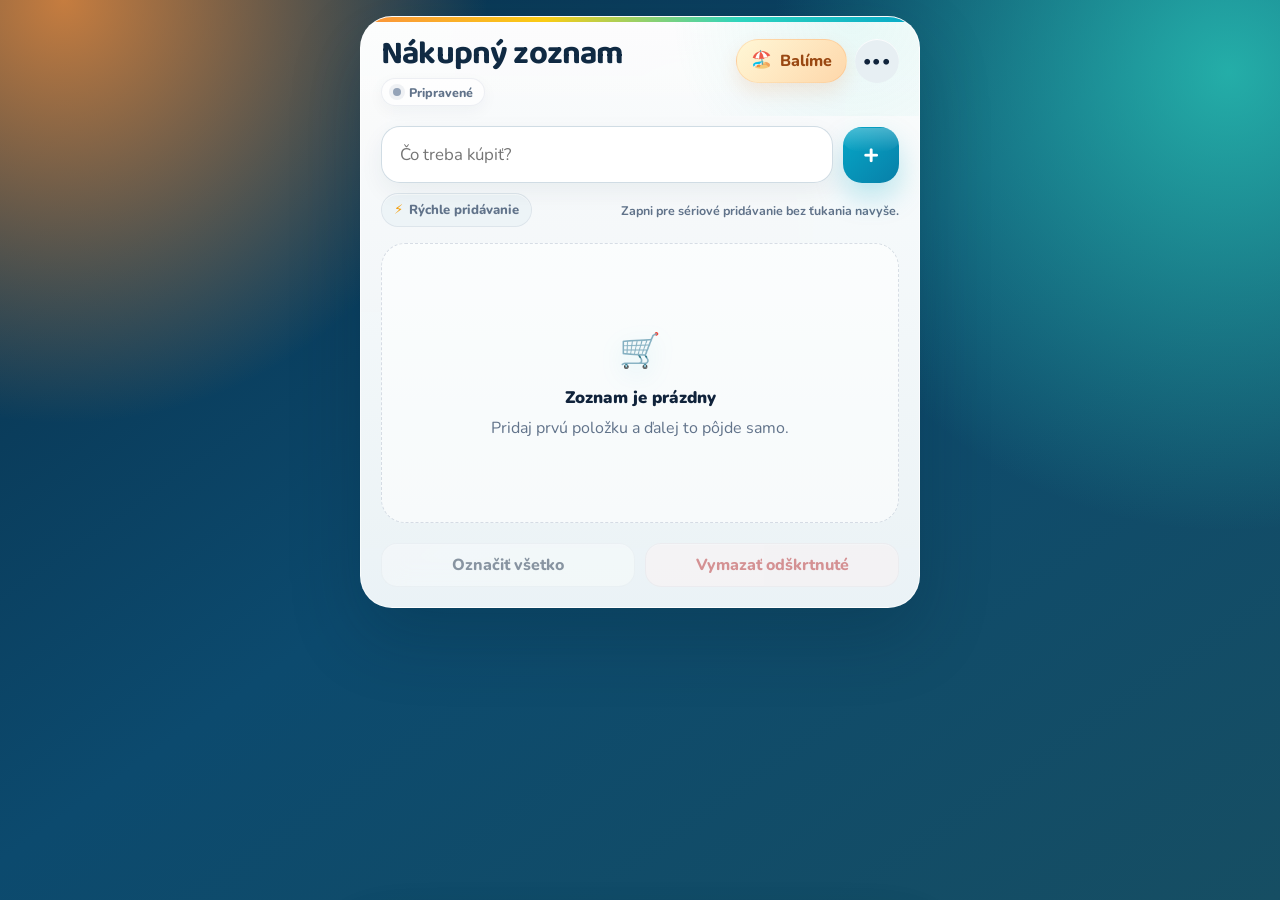
==== index.html @ 412f763e "Add files via upload" ====
<!DOCTYPE html>
<html lang="sk">
<head>
  <meta charset="UTF-8" />
  <meta name="viewport" content="width=device-width, initial-scale=1.0" />
  <meta name="theme-color" content="#083344" />
  <link rel="manifest" href="manifest.json" />
  <title>Nákupný zoznam</title>
  <link rel="preconnect" href="https://fonts.googleapis.com" />
  <link rel="preconnect" href="https://fonts.gstatic.com" crossorigin />
  <link href="https://fonts.googleapis.com/css2?family=Baloo+2:wght@600;700;800&family=Nunito:wght@400;600;700;800;900&display=swap" rel="stylesheet" />
  <style>
    :root {
      --bg-1: #fb923c;
      --bg-2: #2dd4bf;
      --bg-3: #0c4a6e;
      --panel: rgba(250, 253, 255, 0.96);
      --panel-strong: #ffffff;
      --text: #10233b;
      --muted: #61738a;
      --border: rgba(148, 163, 184, 0.18);
      --accent: #06a8c8;
      --accent-strong: #087fa8;
      --success: #16a34a;
      --danger: #ef4444;
      --shadow: 0 28px 70px rgba(4, 32, 52, 0.24);
      --chip: rgba(237, 244, 248, 0.96);
    }

    * {
      box-sizing: border-box;
      -webkit-tap-highlight-color: transparent;
    }

    html,
    body {
      margin: 0;
      min-height: 100%;
      scrollbar-width: none;
    }

    html::-webkit-scrollbar,
    body::-webkit-scrollbar {
      display: none;
    }

    body {
      font-family: "Nunito", system-ui, sans-serif;
      color: var(--text);
      background:
        radial-gradient(circle at 5% 0%, rgba(251, 146, 60, 0.78), transparent 28%),
        radial-gradient(circle at 96% 8%, rgba(45, 212, 191, 0.72), transparent 31%),
        linear-gradient(145deg, #082f49 0%, #0c4a6e 48%, #164e63 100%);
      padding: 16px 12px 26px;
      background-attachment: fixed;
      position: relative;
    }

    body::before {
      content: "";
      position: fixed;
      inset: 0;
      pointer-events: none;
      opacity: 0.14;
      background-image: radial-gradient(rgba(255, 255, 255, 0.6) 0.7px, transparent 0.7px);
      background-size: 18px 18px;
    }

    .app {
      width: 100%;
      max-width: 560px;
      margin: 0 auto;
    }

    .shell {
      background: linear-gradient(180deg, rgba(255, 255, 255, 0.985), rgba(243, 249, 251, 0.965));
      border: 1px solid rgba(255, 255, 255, 0.7);
      border-radius: 32px;
      box-shadow: var(--shadow);
      backdrop-filter: blur(20px);
      -webkit-backdrop-filter: blur(20px);
      overflow: hidden;
      position: relative;
      animation: shell-enter 0.42s cubic-bezier(0.2, 0.8, 0.2, 1) both;
    }

    .shell::before {
      content: "";
      position: absolute;
      inset: 0 0 auto;
      height: 5px;
      background: linear-gradient(90deg, #fb923c, #facc15 33%, #2dd4bf 68%, #06a8c8);
      z-index: 2;
    }

    @keyframes shell-enter {
      from {
        opacity: 0;
        transform: translateY(12px) scale(0.985);
      }
      to {
        opacity: 1;
        transform: translateY(0) scale(1);
      }
    }

    .topbar {
      display: flex;
      align-items: flex-start;
      justify-content: space-between;
      gap: 12px;
      padding: 22px 20px 10px;
      background:
        radial-gradient(circle at 88% 0%, rgba(45, 212, 191, 0.1), transparent 36%),
        linear-gradient(180deg, rgba(255, 255, 255, 0.42), transparent);
    }

    .top-actions {
      display: flex;
      align-items: center;
      gap: 8px;
      flex-shrink: 0;
    }

    .title-wrap {
      min-width: 0;
    }

    .title {
      margin: 0;
      font-family: "Baloo 2", system-ui, sans-serif;
      font-size: 2.05rem;
      line-height: 0.95;
      letter-spacing: -0.025em;
      text-wrap: balance;
      color: #102a43;
      text-shadow: 0 1px 0 rgba(255, 255, 255, 0.7);
    }

    .status-row {
      margin-top: 8px;
      display: flex;
      align-items: center;
      gap: 8px;
      flex-wrap: wrap;
    }

    .status-pill {
      min-height: 28px;
      display: inline-flex;
      align-items: center;
      gap: 8px;
      padding: 0 11px;
      border-radius: 999px;
      background: rgba(255, 255, 255, 0.7);
      border: 1px solid rgba(148, 163, 184, 0.16);
      color: var(--muted);
      font-size: 0.78rem;
      font-weight: 800;
      box-shadow: 0 5px 16px rgba(16, 48, 64, 0.045);
    }

    .status-pill::before {
      content: "";
      width: 8px;
      height: 8px;
      border-radius: 999px;
      background: #94a3b8;
      box-shadow: 0 0 0 4px rgba(148, 163, 184, 0.14);
    }

    .status-pill.loading::before {
      background: #f59e0b;
      box-shadow: 0 0 0 4px rgba(245, 158, 11, 0.18);
    }

    .status-pill.synced::before {
      background: var(--success);
      box-shadow: 0 0 0 4px rgba(22, 163, 74, 0.18);
    }

    .status-pill.saving::before {
      background: var(--accent);
      box-shadow: 0 0 0 4px rgba(14, 165, 233, 0.18);
    }

    .status-pill.error::before {
      background: var(--danger);
      box-shadow: 0 0 0 4px rgba(239, 68, 68, 0.18);
    }

    .btn,
    .icon-btn,
    .item-delete,
    .item-note-button {
      appearance: none;
      border: none;
      cursor: pointer;
      font: inherit;
    }

    .icon-btn {
      min-width: 44px;
      min-height: 44px;
      padding: 0 14px;
      border-radius: 999px;
      background: rgba(231, 239, 243, 0.9);
      color: var(--text);
      font-weight: 800;
      box-shadow: inset 0 1px 0 rgba(255, 255, 255, 0.86);
      transition: transform 0.16s ease, box-shadow 0.16s ease, background 0.16s ease;
    }

    .icon-btn.primary {
      background: linear-gradient(135deg, #fff7d6, #fed7aa);
      color: #9a4812;
      border: 1px solid rgba(251, 146, 60, 0.2);
      box-shadow: 0 9px 20px rgba(234, 88, 12, 0.12);
    }

    .icon-btn.primary {
      display: inline-flex;
      align-items: center;
      gap: 8px;
    }

    .vacation-button-icon {
      min-width: 18px;
      min-height: 18px;
      display: inline-flex;
      align-items: center;
      justify-content: center;
      flex-shrink: 0;
      font-size: 1.05rem;
      line-height: 1;
      transform: translateY(-1px);
    }

    .more-button {
      width: 44px;
      min-width: 44px;
      padding: 0;
      letter-spacing: 0.08em;
      font-size: 1rem;
    }

    .icon-btn:active,
    .btn:active,
    .item-delete:active,
    .item-note-button:active {
      transform: translateY(1px) scale(0.98);
    }

    .composer {
      padding: 10px 20px 16px;
      position: relative;
    }

    .composer-form {
      display: grid;
      grid-template-columns: minmax(0, 1fr) auto;
      gap: 10px;
      align-items: center;
    }

    .composer-meta {
      display: flex;
      align-items: center;
      justify-content: space-between;
      gap: 10px;
      margin-top: 10px;
      flex-wrap: wrap;
    }

    .composer-hint {
      color: var(--muted);
      font-size: 0.78rem;
      font-weight: 700;
    }

    .toggle-pill {
      appearance: none;
      border: 1px solid rgba(148, 163, 184, 0.18);
      border-radius: 999px;
      min-height: 34px;
      padding: 0 12px;
      background: rgba(236, 243, 247, 0.92);
      color: var(--muted);
      font: inherit;
      font-size: 0.82rem;
      font-weight: 800;
      cursor: pointer;
      box-shadow: inset 0 1px 0 rgba(255, 255, 255, 0.6);
    }

    .toggle-pill::before {
      content: "\26A1";
      margin-right: 6px;
      color: #f59e0b;
    }

    .toggle-pill.active {
      background: linear-gradient(135deg, rgba(207, 250, 254, 0.98), rgba(204, 251, 241, 0.98));
      border-color: rgba(13, 148, 136, 0.24);
      color: #0f6474;
    }

    .input-wrap {
      position: relative;
      z-index: 12;
    }

    .input {
      width: 100%;
      min-width: 0;
      border: 1px solid rgba(186, 204, 215, 0.68);
      border-radius: 19px;
      padding: 16px 18px;
      font: inherit;
      font-size: 1.05rem;
      background: rgba(255, 255, 255, 0.99);
      color: var(--text);
      box-shadow: 0 9px 24px rgba(15, 50, 65, 0.06), inset 0 1px 0 rgba(255, 255, 255, 0.8);
      transition: border-color 0.18s ease, box-shadow 0.18s ease;
    }

    .input:focus {
      outline: none;
      border-color: rgba(6, 168, 200, 0.68);
      box-shadow: 0 0 0 4px rgba(6, 168, 200, 0.11), 0 12px 28px rgba(8, 127, 168, 0.1);
    }

    .shopping-suggestions {
      position: absolute;
      top: calc(100% + 8px);
      left: 0;
      right: 0;
      display: grid;
      gap: 4px;
      padding: 7px;
      border: 1px solid rgba(188, 205, 215, 0.68);
      border-radius: 17px;
      background: rgba(255, 255, 255, 0.985);
      box-shadow: 0 18px 40px rgba(8, 47, 73, 0.16);
      backdrop-filter: blur(16px);
      -webkit-backdrop-filter: blur(16px);
      z-index: 20;
    }

    .shopping-suggestions[hidden] {
      display: none;
    }

    .shopping-suggestion {
      appearance: none;
      width: 100%;
      min-height: 42px;
      display: flex;
      align-items: center;
      justify-content: space-between;
      gap: 10px;
      padding: 8px 11px;
      border: none;
      border-radius: 12px;
      background: transparent;
      color: var(--text);
      font: inherit;
      font-weight: 800;
      text-align: left;
      cursor: pointer;
    }

    .shopping-suggestion::after {
      content: "+";
      width: 26px;
      height: 26px;
      display: inline-flex;
      align-items: center;
      justify-content: center;
      border-radius: 9px;
      background: rgba(207, 250, 254, 0.9);
      color: #0e6072;
      font-size: 1rem;
      flex-shrink: 0;
    }

    .btn-add {
      width: 56px;
      height: 56px;
      border-radius: 19px;
      background: linear-gradient(135deg, var(--accent), var(--accent-strong));
      color: #fff;
      font-size: 1.7rem;
      font-weight: 800;
      box-shadow: 0 14px 28px rgba(6, 168, 200, 0.25);
      transition: transform 0.16s ease, box-shadow 0.16s ease;
      position: relative;
      overflow: hidden;
    }

    .btn-add::after {
      content: "";
      position: absolute;
      inset: 1px 1px auto;
      height: 44%;
      border-radius: 18px 18px 50% 50%;
      background: linear-gradient(180deg, rgba(255, 255, 255, 0.26), transparent);
      pointer-events: none;
    }

    .list-wrapper {
      padding: 0 20px 18px;
    }

    .bottom-actions {
      display: grid;
      grid-template-columns: repeat(2, minmax(0, 1fr));
      gap: 10px;
      padding: 2px 20px 20px;
    }

    .bottom-button {
      min-height: 44px;
      padding: 0 14px;
      border: 1px solid rgba(148, 163, 184, 0.18);
      border-radius: 16px;
      background: rgba(255, 255, 255, 0.72);
      color: var(--text);
      font: inherit;
      font-weight: 800;
      cursor: pointer;
      box-shadow: inset 0 1px 0 rgba(255, 255, 255, 0.55);
    }

    .bottom-button.danger {
      color: #b91c1c;
      background: rgba(254, 242, 242, 0.98);
    }

    .bottom-button:disabled {
      opacity: 0.45;
      cursor: default;
    }

    .pull-indicator {
      height: 0;
      opacity: 0;
      overflow: hidden;
      display: flex;
      align-items: center;
      justify-content: center;
      color: var(--muted);
      font-size: 0.8rem;
      transition: height 0.18s ease, opacity 0.18s ease;
    }

    .pull-indicator.active {
      height: 34px;
      opacity: 1;
    }

    .list {
      display: flex;
      flex-direction: column;
      gap: 10px;
      min-height: 280px;
      scrollbar-width: none;
    }

    .list::-webkit-scrollbar {
      display: none;
    }

    .group-title {
      display: flex;
      align-items: center;
      gap: 8px;
      margin: 12px 4px 3px;
      color: var(--muted);
      font-size: 0.8rem;
      font-weight: 800;
      letter-spacing: 0.08em;
      text-transform: uppercase;
      width: fit-content;
      padding: 5px 9px;
      border-radius: 999px;
      background: rgba(222, 241, 246, 0.68);
    }

    .group-title::before {
      content: "";
      width: 8px;
      height: 8px;
      border-radius: 999px;
      background: linear-gradient(135deg, #38bdf8, #0ea5e9);
      box-shadow: 0 0 0 4px rgba(56, 189, 248, 0.12);
    }

    .group-title.done::before {
      background: linear-gradient(135deg, #22c55e, #16a34a);
      box-shadow: 0 0 0 4px rgba(34, 197, 94, 0.12);
    }

    .group-title.done {
      background: rgba(220, 252, 231, 0.62);
      color: #3f6f55;
    }

    .item {
      display: grid;
      grid-template-columns: auto minmax(0, 1fr) auto;
      gap: 12px;
      align-items: center;
      padding: 13px 13px 13px 12px;
      border-radius: 19px;
      background: rgba(255, 255, 255, 0.92);
      border: 1px solid rgba(255, 255, 255, 0.86);
      box-shadow: 0 8px 20px rgba(16, 48, 64, 0.075), inset 3px 0 0 rgba(6, 168, 200, 0.58);
      cursor: pointer;
      transition: transform 0.16s ease, box-shadow 0.16s ease, background 0.16s ease;
    }

    .item.bought {
      background: linear-gradient(135deg, rgba(240, 253, 244, 0.95), rgba(220, 252, 231, 0.88));
      border-color: rgba(187, 247, 208, 0.9);
      box-shadow: 0 7px 18px rgba(22, 101, 52, 0.055), inset 3px 0 0 rgba(34, 197, 94, 0.5);
    }

    .item-check {
      width: 36px;
      height: 36px;
      border-radius: 12px;
      border: 2px solid rgba(132, 158, 174, 0.76);
      display: flex;
      align-items: center;
      justify-content: center;
      background: rgba(255, 255, 255, 0.95);
      color: transparent;
      font-weight: 900;
      flex-shrink: 0;
      box-shadow: inset 0 1px 2px rgba(15, 23, 42, 0.04);
    }

    .item.bought .item-check {
      background: linear-gradient(135deg, #22c55e, #16a34a);
      border-color: var(--success);
      color: #fff;
    }

    .item-main {
      min-width: 0;
      display: flex;
      flex-direction: column;
      gap: 6px;
    }

    .item-name {
      font-size: 1.1rem;
      font-weight: 800;
      word-break: break-word;
    }

    .item.bought .item-name {
      color: #166534;
      text-decoration: line-through;
    }

    .item-meta {
      display: flex;
      gap: 6px;
      flex-wrap: wrap;
    }

    .chip {
      display: inline-flex;
      align-items: center;
      min-height: 24px;
      padding: 0 9px;
      border-radius: 999px;
      background: var(--chip);
      color: var(--muted);
      font-size: 0.74rem;
      font-weight: 800;
    }

    .chip.source {
      background: rgba(224, 242, 254, 0.96);
      color: #075985;
    }

    .item-delete {
      width: 36px;
      height: 36px;
      border-radius: 999px;
      background: rgba(254, 226, 226, 0.74);
      color: #b91c1c;
      font-size: 0.9rem;
      font-weight: 900;
      flex-shrink: 0;
      transition: transform 0.16s ease, background 0.16s ease;
    }

    .item-actions {
      display: flex;
      align-items: center;
      gap: 6px;
      flex-shrink: 0;
    }

    .item-note-button {
      position: relative;
      width: 36px;
      height: 36px;
      border-radius: 999px;
      background: rgba(232, 240, 244, 0.9);
      color: #475569;
      font-size: 0.98rem;
      display: inline-flex;
      align-items: center;
      justify-content: center;
      box-shadow: inset 0 1px 0 rgba(255, 255, 255, 0.68);
      flex-shrink: 0;
      transition: transform 0.16s ease, background 0.16s ease;
    }

    .item-note-button.has-notes {
      background: linear-gradient(135deg, rgba(207, 250, 254, 0.98), rgba(204, 251, 241, 0.98));
      color: #0e6072;
      box-shadow: 0 8px 18px rgba(6, 168, 200, 0.13);
    }

    .item-note-badge {
      position: absolute;
      top: -3px;
      right: -3px;
      min-width: 18px;
      height: 18px;
      padding: 0 4px;
      border-radius: 999px;
      background: var(--accent);
      color: #fff;
      font-size: 0.66rem;
      font-weight: 900;
      display: inline-flex;
      align-items: center;
      justify-content: center;
      border: 2px solid #fff;
      line-height: 1;
    }

    .empty {
      min-height: 280px;
      display: flex;
      flex-direction: column;
      align-items: center;
      justify-content: center;
      text-align: center;
      gap: 8px;
      padding: 22px;
      color: var(--muted);
      background: rgba(255, 255, 255, 0.56);
      border: 1px dashed rgba(148, 163, 184, 0.35);
      border-radius: 24px;
    }

    .empty::before {
      content: "\1F6D2";
      display: block;
      margin-bottom: 4px;
      font-size: 2.1rem;
      filter: drop-shadow(0 8px 12px rgba(6, 168, 200, 0.16));
    }

    .empty-title {
      font-size: 1.05rem;
      font-weight: 900;
      color: var(--text);
    }

    .menu-backdrop {
      position: fixed;
      inset: 0;
      background: rgba(15, 23, 42, 0.36);
      opacity: 0;
      pointer-events: none;
      transition: opacity 0.2s ease;
      z-index: 40;
    }

    .menu-backdrop.open {
      opacity: 1;
      pointer-events: auto;
    }

    .menu-sheet {
      position: fixed;
      left: 0;
      right: 0;
      bottom: 0;
      width: min(560px, calc(100vw - 20px));
      margin: 0 auto 10px;
      padding: 16px;
      border-radius: 28px;
      background: linear-gradient(180deg, #ffffff, #f3f8fa);
      box-shadow: 0 26px 56px rgba(15, 23, 42, 0.26);
      transform: translateY(110%);
      transition: transform 0.24s ease;
      z-index: 45;
    }

    .menu-sheet.open {
      transform: translateY(0);
    }

    .notes-backdrop {
      position: fixed;
      inset: 0;
      background: rgba(15, 23, 42, 0.36);
      opacity: 0;
      pointer-events: none;
      transition: opacity 0.2s ease;
      z-index: 66;
    }

    .notes-backdrop.open {
      opacity: 1;
      pointer-events: auto;
    }

    .notes-sheet {
      position: fixed;
      left: 0;
      right: 0;
      bottom: 0;
      width: min(560px, calc(100vw - 20px));
      max-height: min(72vh, 640px);
      margin: 0 auto 10px;
      padding: 16px;
      border-radius: 28px;
      background: linear-gradient(180deg, #ffffff, #f4fafb);
      box-shadow: 0 28px 60px rgba(15, 23, 42, 0.26);
      transform: translateY(110%);
      transition: transform 0.24s ease;
      z-index: 70;
      display: flex;
      flex-direction: column;
      gap: 12px;
      border: 1px solid rgba(255, 255, 255, 0.72);
    }

    .notes-sheet.open {
      transform: translateY(0);
    }

    .notes-status-row {
      margin-top: 10px;
    }

    .notes-body {
      flex: 1;
      overflow-y: auto;
      scrollbar-width: none;
      min-height: 120px;
    }

    .notes-body::-webkit-scrollbar {
      display: none;
    }

    .notes-list {
      display: flex;
      flex-direction: column;
      gap: 10px;
      padding-bottom: 4px;
    }

    .note-empty {
      padding: 18px;
      border-radius: 18px;
      border: 1px dashed rgba(148, 163, 184, 0.32);
      background: rgba(248, 250, 252, 0.88);
      color: var(--muted);
      text-align: center;
    }

    .note-row {
      display: flex;
    }

    .note-row.mine {
      justify-content: flex-end;
    }

    .note-bubble {
      max-width: min(88%, 420px);
      padding: 12px 14px;
      border-radius: 18px 18px 18px 8px;
      background: rgba(255, 255, 255, 0.98);
      border: 1px solid rgba(218, 228, 234, 0.82);
      box-shadow: 0 8px 20px rgba(16, 48, 64, 0.07);
    }

    .note-row.mine .note-bubble {
      border-radius: 18px 18px 8px 18px;
      background: linear-gradient(135deg, rgba(207, 250, 254, 0.98), rgba(204, 251, 241, 0.95));
      border-color: rgba(94, 234, 212, 0.64);
    }

    .note-meta {
      margin-bottom: 6px;
      color: var(--muted);
      font-size: 0.72rem;
      font-weight: 800;
    }

    .note-text {
      font-size: 0.95rem;
      line-height: 1.45;
      color: var(--text);
      white-space: pre-wrap;
      word-break: break-word;
    }

    .notes-composer {
      display: grid;
      grid-template-columns: minmax(0, 1fr) auto;
      gap: 8px;
      align-items: center;
    }

    .vacation-backdrop {
      position: fixed;
      inset: 0;
      background: rgba(15, 23, 42, 0.46);
      opacity: 0;
      pointer-events: none;
      transition: opacity 0.2s ease;
      z-index: 55;
    }

    .vacation-backdrop.open {
      opacity: 1;
      pointer-events: auto;
    }

    .vacation-modal {
      position: fixed;
      inset: 12px;
      width: min(680px, calc(100vw - 24px));
      max-height: calc(100dvh - 24px);
      margin: auto;
      display: flex;
      flex-direction: column;
      background:
        radial-gradient(circle at 95% 0%, rgba(153, 246, 228, 0.2), transparent 30%),
        linear-gradient(180deg, #fbfeff, #edf6f7);
      border-radius: 30px;
      border: 1px solid rgba(255, 255, 255, 0.6);
      box-shadow: 0 28px 64px rgba(15, 23, 42, 0.28);
      transform: translateY(24px) scale(0.98);
      opacity: 0;
      pointer-events: none;
      transition: transform 0.24s ease, opacity 0.24s ease;
      z-index: 60;
      overflow: hidden;
    }

    .vacation-modal.open {
      transform: translateY(0) scale(1);
      opacity: 1;
      pointer-events: auto;
    }

    .vacation-head {
      display: flex;
      align-items: flex-start;
      justify-content: space-between;
      gap: 12px;
      padding: 20px 20px 14px;
      border-bottom: 1px solid rgba(204, 220, 227, 0.68);
      background: rgba(255, 255, 255, 0.82);
      backdrop-filter: blur(14px);
      -webkit-backdrop-filter: blur(14px);
    }

    .vacation-title {
      margin: 0;
      font-family: "Baloo 2", system-ui, sans-serif;
      font-size: 1.6rem;
      line-height: 1;
      color: #123047;
    }

    .vacation-title::before {
      content: "\1F3D6\FE0F";
      margin-right: 8px;
      font-family: "Nunito", system-ui, sans-serif;
      font-size: 1.2rem;
    }

    .vacation-subtitle {
      margin-top: 8px;
      color: var(--muted);
      font-size: 0.88rem;
    }

    .vacation-status-row {
      margin-top: 10px;
    }

    .vacation-body {
      flex: 1;
      overflow-y: auto;
      padding: 16px 20px 20px;
      scrollbar-width: none;
    }

    .vacation-body::-webkit-scrollbar {
      display: none;
    }

    .vacation-toolbar {
      display: grid;
      grid-template-columns: minmax(0, 1fr) auto;
      gap: 10px;
      align-items: center;
      margin-bottom: 14px;
    }

    .vacation-board {
      display: flex;
      flex-direction: column;
      gap: 12px;
    }

    .vacation-empty {
      padding: 24px 18px;
      border-radius: 22px;
      border: 1px dashed rgba(148, 163, 184, 0.34);
      background: rgba(255, 255, 255, 0.72);
      color: var(--muted);
      text-align: center;
    }

    .vacation-section {
      padding: 14px;
      border-radius: 22px;
      background: rgba(255, 255, 255, 0.86);
      border: 1px solid rgba(255, 255, 255, 0.92);
      box-shadow: 0 10px 26px rgba(16, 48, 64, 0.07);
      position: relative;
      overflow: hidden;
    }

    .vacation-section:not(.important)::before {
      content: "";
      position: absolute;
      inset: 0 auto 0 0;
      width: 4px;
      background: linear-gradient(180deg, #2dd4bf, #06a8c8);
    }

    .vacation-section.important {
      background: linear-gradient(145deg, rgba(255, 248, 247, 0.99), rgba(254, 226, 226, 0.86));
      border-color: rgba(252, 165, 165, 0.54);
      box-shadow: 0 14px 30px rgba(220, 38, 38, 0.1);
    }

    .vacation-section.important .vacation-section-title {
      color: #991b1b;
      cursor: pointer;
    }

    .vacation-section.important .vacation-section-meta {
      color: #b91c1c;
    }

    .vacation-section.important .mini-input:focus {
      outline-color: rgba(239, 68, 68, 0.14);
      border-color: rgba(239, 68, 68, 0.62);
    }

    .vacation-section.important .mini-add {
      background: linear-gradient(135deg, #ef4444, #dc2626);
      box-shadow: 0 10px 22px rgba(220, 38, 38, 0.18);
    }

    .vacation-section.important .vacation-item {
      background: rgba(255, 255, 255, 0.82);
      border-color: rgba(254, 202, 202, 0.92);
    }

    .vacation-section-head {
      display: flex;
      align-items: center;
      justify-content: space-between;
      gap: 10px;
      margin-bottom: 12px;
    }

    .vacation-section.collapsed .vacation-section-head {
      margin-bottom: 0;
    }

    .vacation-section.collapsed .vacation-inline-form,
    .vacation-section.collapsed .vacation-items {
      display: none;
    }

    .vacation-section-title-wrap {
      min-width: 0;
      flex: 1;
    }

    .vacation-section-title {
      appearance: none;
      border: none;
      background: transparent;
      padding: 0;
      color: var(--text);
      font: inherit;
      font-size: 1.05rem;
      font-weight: 800;
      text-align: left;
      cursor: pointer;
      width: 100%;
      display: flex;
      align-items: center;
      justify-content: space-between;
      gap: 10px;
    }

    .vacation-section-title:disabled {
      opacity: 1;
    }

    .vacation-section-chevron {
      color: var(--muted);
      font-size: 1.4rem;
      line-height: 1;
      transform: rotate(90deg);
      transition: transform 0.18s ease;
      flex-shrink: 0;
    }

    .vacation-section.collapsed .vacation-section-chevron {
      transform: rotate(0deg);
    }

    .vacation-section-actions {
      display: flex;
      align-items: center;
      gap: 6px;
      flex-shrink: 0;
    }

    .vacation-section-edit {
      appearance: none;
      width: 36px;
      height: 36px;
      border: none;
      border-radius: 999px;
      background: rgba(226, 238, 243, 0.88);
      color: #496579;
      font: inherit;
      font-size: 1rem;
      font-weight: 900;
      cursor: pointer;
    }

    .vacation-section-meta {
      margin-top: 4px;
      color: var(--muted);
      font-size: 0.74rem;
      font-weight: 700;
    }

    .vacation-inline-form {
      display: grid;
      grid-template-columns: minmax(0, 1fr) auto;
      gap: 8px;
      align-items: center;
      margin-bottom: 10px;
    }

    .mini-input {
      width: 100%;
      min-width: 0;
      border: 1px solid rgba(188, 205, 215, 0.72);
      border-radius: 16px;
      padding: 12px 14px;
      font: inherit;
      font-size: 0.96rem;
      background: rgba(255, 255, 255, 0.96);
      color: var(--text);
    }

    .mini-input:focus {
      outline: none;
      border-color: rgba(6, 168, 200, 0.66);
      box-shadow: 0 0 0 3px rgba(6, 168, 200, 0.1);
    }

    .mini-add {
      width: 46px;
      height: 46px;
      min-width: 46px;
      min-height: 46px;
      border: none;
      border-radius: 14px;
      background: linear-gradient(135deg, var(--accent), var(--accent-strong));
      color: #fff;
      font: inherit;
      font-size: 1.3rem;
      font-weight: 800;
      cursor: pointer;
      box-shadow: 0 10px 22px rgba(6, 168, 200, 0.2);
    }

    .vacation-items {
      display: flex;
      flex-direction: column;
      gap: 8px;
    }

    .vacation-item {
      display: grid;
      grid-template-columns: auto minmax(0, 1fr) auto;
      gap: 10px;
      align-items: center;
      padding: 12px 12px 12px 10px;
      border-radius: 17px;
      background: rgba(240, 246, 248, 0.9);
      border: 1px solid rgba(225, 235, 239, 0.72);
      cursor: pointer;
      transition: transform 0.16s ease, background 0.16s ease;
    }

    .vacation-item.packed {
      background: linear-gradient(135deg, rgba(236, 253, 245, 0.98), rgba(220, 252, 231, 0.98));
      border-color: rgba(134, 239, 172, 0.9);
    }

    .vacation-item.packed .item-check {
      background: linear-gradient(135deg, #22c55e, #16a34a);
      border-color: var(--success);
      color: #fff;
    }

    .vacation-item-name {
      font-size: 1rem;
      font-weight: 800;
      word-break: break-word;
    }

    .vacation-item.packed .vacation-item-name {
      text-decoration: line-through;
      color: #166534;
    }

    .vacation-item-sub {
      display: flex;
      flex-wrap: wrap;
      gap: 6px;
      margin-top: 4px;
    }

    .vacation-footer {
      padding-top: 14px;
    }

    .sheet-head {
      display: flex;
      justify-content: space-between;
      align-items: flex-start;
      gap: 12px;
      margin-bottom: 14px;
    }

    .sheet-title {
      font-family: "Baloo 2", system-ui, sans-serif;
      font-size: 1.35rem;
      line-height: 1;
    }

    .sheet-subtitle {
      margin-top: 6px;
      color: var(--muted);
      font-size: 0.9rem;
    }

    .sheet-close {
      width: 38px;
      height: 38px;
      border: none;
      border-radius: 999px;
      background: rgba(225, 234, 239, 0.9);
      color: var(--text);
      font: inherit;
      font-weight: 800;
      cursor: pointer;
      transition: transform 0.16s ease, background 0.16s ease;
    }

    .sheet-actions {
      display: grid;
      gap: 10px;
    }

    .sheet-button {
      min-height: 48px;
      padding: 0 16px;
      border: 1px solid rgba(148, 163, 184, 0.18);
      border-radius: 16px;
      background: rgba(255, 255, 255, 0.82);
      color: var(--text);
      font: inherit;
      font-weight: 800;
      text-align: left;
      cursor: pointer;
      transition: transform 0.16s ease, background 0.16s ease;
    }

    .sheet-button.danger {
      color: #b91c1c;
      background: rgba(254, 242, 242, 0.98);
    }

    .sheet-button:disabled {
      opacity: 0.45;
      cursor: default;
    }

    .toast {
      position: fixed;
      left: 50%;
      bottom: 18px;
      transform: translateX(-50%) translateY(120%);
      opacity: 0;
      background: rgba(15, 23, 42, 0.96);
      color: #fff;
      padding: 11px 14px;
      border-radius: 999px;
      font-size: 0.84rem;
      font-weight: 700;
      box-shadow: 0 16px 32px rgba(15, 23, 42, 0.28);
      transition: transform 0.2s ease, opacity 0.2s ease;
      z-index: 50;
      max-width: calc(100vw - 28px);
      text-align: center;
    }

    button:focus-visible {
      outline: 3px solid rgba(45, 212, 191, 0.34);
      outline-offset: 2px;
    }

    @media (hover: hover) {
      .item:hover,
      .vacation-item:hover {
        transform: translateY(-1px);
      }

      .item:hover {
        box-shadow: 0 12px 26px rgba(16, 48, 64, 0.1);
      }

      .icon-btn:hover,
      .btn-add:hover,
      .sheet-button:hover {
        transform: translateY(-1px);
      }

      .item-delete:hover,
      .sheet-close:hover {
        background: rgba(254, 202, 202, 0.86);
      }

      .shopping-suggestion:hover {
        background: rgba(236, 248, 250, 0.9);
      }
    }

    .toast.show {
      transform: translateX(-50%) translateY(0);
      opacity: 1;
    }

    @media (max-width: 520px) {
      body {
        padding: 8px 8px 18px;
      }

      .topbar {
        padding: 18px 16px 8px;
      }

      .composer,
      .list-wrapper,
      .bottom-actions {
        padding-left: 16px;
        padding-right: 16px;
      }

      .title {
        font-size: 1.82rem;
      }

      .composer-form {
        gap: 8px;
      }

      .composer-meta {
        align-items: stretch;
        margin-top: 8px;
      }

      .composer-hint {
        display: none;
      }

      .input {
        padding: 15px 16px;
      }

      .btn-add {
        width: 52px;
        height: 52px;
        border-radius: 16px;
      }

      .bottom-actions {
        grid-template-columns: 1fr;
        gap: 8px;
      }

      .top-actions {
        flex-wrap: wrap;
        justify-content: flex-end;
        gap: 6px;
      }

      .icon-btn.primary {
        padding: 0 12px;
      }

      .vacation-modal {
        inset: 8px;
        width: calc(100vw - 16px);
        max-height: calc(100dvh - 16px);
      }

      .vacation-head,
      .vacation-body {
        padding-left: 14px;
        padding-right: 14px;
      }

      .vacation-toolbar,
      .vacation-inline-form {
        grid-template-columns: minmax(0, 1fr) auto;
      }

      .vacation-section {
        padding: 12px;
        border-radius: 20px;
      }

      .vacation-item {
        gap: 8px;
        padding: 11px 10px;
      }
    }

    @media (prefers-reduced-motion: reduce) {
      *,
      *::before,
      *::after {
        scroll-behavior: auto !important;
        animation-duration: 0.01ms !important;
        animation-iteration-count: 1 !important;
        transition-duration: 0.01ms !important;
      }
    }
  </style>
</head>
<body>
  <div class="app">
    <div class="shell">
      <header class="topbar">
        <div class="title-wrap">
          <h1 class="title">Nákupný zoznam</h1>
          <div class="status-row">
            <div class="status-pill" id="sync-status-pill">
              <span id="sync-status-text">Pripravené</span>
            </div>
          </div>
        </div>
        <div class="top-actions">
          <button type="button" class="icon-btn primary" id="btn-vacation">
            <span class="vacation-button-icon" aria-hidden="true">&#127958;&#65039;</span>
            <span>Balíme</span>
          </button>
          <button type="button" class="icon-btn more-button" id="btn-menu" aria-label="Viac možností">
            <span aria-hidden="true">&bull;&bull;&bull;</span>
          </button>
        </div>
      </header>

      <section class="composer">
        <form id="add-form" class="composer-form">
          <div class="input-wrap">
            <input class="input" id="input-name" type="text" autocomplete="off" enterkeyhint="done" placeholder="Čo treba kúpiť?" />
            <div class="shopping-suggestions" id="shopping-suggestions" hidden></div>
          </div>
          <button type="submit" class="btn btn-add" aria-label="Pridať">+</button>
        </form>
        <div class="composer-meta">
          <button type="button" class="toggle-pill" id="btn-quick-add" aria-pressed="false">Rýchle pridávanie</button>
          <div class="composer-hint" id="quick-add-hint">Po Enter pridáš položku a kurzor zostane pripravený.</div>
        </div>
      </section>

      <section class="list-wrapper">
        <div class="pull-indicator" id="pull-indicator">Pusti pre obnovenie</div>
        <div class="list" id="list"></div>
      </section>

      <section class="bottom-actions">
        <button type="button" class="bottom-button" id="btn-mark-all">Označiť všetko</button>
        <button type="button" class="bottom-button danger" id="btn-clear-checked">Vymazať odškrtnuté</button>
      </section>
    </div>
  </div>

  <div class="menu-backdrop" id="menu-backdrop" hidden></div>

  <aside class="menu-sheet" id="menu-sheet" aria-hidden="true">
    <div class="sheet-head">
      <div>
        <div class="sheet-title">Viac</div>
        <div class="sheet-subtitle" id="device-summary">Zariadenie nie je nastavené</div>
      </div>
      <button type="button" class="sheet-close" id="btn-close-menu" aria-label="Zavrieť">×</button>
    </div>
    <div class="sheet-actions">
      <button type="button" class="sheet-button" id="btn-device">Premenovať zariadenie</button>
      <button type="button" class="sheet-button" id="btn-refresh">Načítať zo Sheets</button>
      <button type="button" class="sheet-button" id="btn-sync-now">Uložiť teraz</button>
    </div>
  </aside>

  <div class="notes-backdrop" id="notes-backdrop" hidden></div>

  <aside class="notes-sheet" id="notes-sheet" aria-hidden="true">
    <div class="sheet-head">
      <div>
        <div class="sheet-title">Poznámky</div>
        <div class="sheet-subtitle" id="notes-item-title">Vyber si položku na poznámky.</div>
        <div class="status-row notes-status-row">
          <div class="status-pill" id="notes-sync-status-pill">
            <span id="notes-sync-status-text">Pripravené</span>
          </div>
        </div>
      </div>
      <button type="button" class="sheet-close" id="btn-close-notes" aria-label="Zavrieť">×</button>
    </div>
    <div class="notes-body">
      <div class="notes-list" id="notes-list"></div>
    </div>
    <form class="notes-composer" id="notes-form">
      <input class="mini-input" id="notes-input" type="text" autocomplete="off" enterkeyhint="send" placeholder="Napíš poznámku..." />
      <button type="submit" class="mini-add" aria-label="Pridať poznámku">+</button>
    </form>
  </aside>

  <div class="vacation-backdrop" id="vacation-backdrop" hidden></div>

  <aside class="vacation-modal" id="vacation-modal" aria-hidden="true">
    <header class="vacation-head">
      <div>
        <h2 class="vacation-title">Balíme dovolenku</h2>
        <div class="vacation-subtitle">Spoločné balenie pre Domi a Peťa.</div>
        <div class="status-row vacation-status-row">
          <div class="status-pill" id="vacation-sync-status-pill">
            <span id="vacation-sync-status-text">Pripravené</span>
          </div>
        </div>
      </div>
      <button type="button" class="sheet-close" id="btn-close-vacation" aria-label="Zavrieť">×</button>
    </header>

    <div class="vacation-body">
      <form class="vacation-toolbar" id="vacation-section-form">
        <input class="mini-input" id="vacation-section-name" type="text" autocomplete="off" placeholder="Nová sekcia, napr. Drogéria" />
        <button type="submit" class="mini-add" aria-label="Pridať sekciu">+</button>
      </form>

      <div class="vacation-board" id="vacation-board"></div>

      <div class="vacation-footer">
        <button type="button" class="sheet-button danger" id="btn-clear-vacation">Vymazať celú dovolenku</button>
      </div>
    </div>
  </aside>

  <div class="toast" id="toast"></div>

  <script>
    const STORAGE_KEY = "nakupnyZoznam_neonMEGA_items";
    const PACKING_KEY = "nakupnyZoznam_neonMEGA_packing_v1";
    const DRAFTS_KEY = "nakupnyZoznam_neonMEGA_drafts_v1";
    const SYNC_KEY = "nakupnyZoznam_neonMEGA_sync_ts";
    const QUICK_ADD_KEY = "nakupnyZoznam_neonMEGA_quick_add_v1";
    const ITEM_HISTORY_KEY = "nakupnyZoznam_item_history_v1";
    const COLLAPSED_SECTIONS_KEY = "nakupnyZoznam_collapsed_sections_v1";
    const DEVICE_KEY = "nakupny_zoznam_device_v2";
    const UNSAVED_KEY = "nakupny_zoznam_unsaved_v2";
    const SHEETS_SYNC_URL = "https://script.google.com/macros/s/AKfycbw260UlklkZ4KEtiTvfHtvRr_z3R1Te5Ne3Foch9e38nBuWaeo1Y9eRY7dLKqONmyquFg/exec";
    const AUTO_SAVE_DELAY = 900;
    const PULL_THRESHOLD = 88;
    const FOREGROUND_SYNC_GAP = 8000;
    const NAME_LIMIT = 60;
    const NOTE_LIMIT = 240;
    const TYPING_GUARD_MS = 1800;
    const IMPORTANT_SECTION_ID = "__important__";

    const state = {
      items: [],
      packing: { sections: [], items: [] },
      syncInProgress: false,
      unsaved: localStorage.getItem(UNSAVED_KEY) === "1",
      localRevision: 0,
      drafts: loadDrafts(),
      quickAdd: localStorage.getItem(QUICK_ADD_KEY) === "1",
      itemHistory: loadItemHistory(),
      collapsedSections: loadCollapsedSections(),
      lastTypingAt: 0,
      pendingForegroundRefresh: false,
      toastTimer: null,
      syncTimer: null,
      syncQueued: false,
      pull: null,
      menuOpen: false,
      notesOpen: false,
      noteItemId: "",
      noteItemKind: "shopping",
      vacationOpen: false,
      lastForegroundSyncAt: 0
    };

    const device = loadDevice();

    function uid() {
      if (window.crypto && typeof window.crypto.randomUUID === "function") {
        return window.crypto.randomUUID();
      }

      return "id-" + Math.random().toString(36).slice(2) + Date.now().toString(36);
    }

    function nowIso() {
      return new Date().toISOString();
    }

    function haptic(duration) {
      if (!navigator || typeof navigator.vibrate !== "function") return;

      try {
        navigator.vibrate(typeof duration === "number" ? duration : 12);
      } catch (error) {
        // Vibration is optional and unsupported browsers simply ignore it.
      }
    }

    function timeMs(value) {
      const timestamp = value ? new Date(value).getTime() : 0;
      return Number.isFinite(timestamp) ? timestamp : 0;
    }

    function detectDeviceType() {
      const ua = (navigator.userAgent || "").toLowerCase();
      return /android|iphone|ipad|ipod|mobile/i.test(ua) ? "mobile" : "desktop";
    }

    function defaultDeviceLabel(type) {
      return type === "mobile" ? "Mobil" : "PC";
    }

    function loadDevice() {
      const fallbackType = detectDeviceType();

      try {
        const raw = localStorage.getItem(DEVICE_KEY);
        const parsed = raw ? JSON.parse(raw) : {};
        const loaded = {
          id: parsed && parsed.id ? String(parsed.id) : uid(),
          type: parsed && parsed.type ? String(parsed.type) : fallbackType,
          label: parsed && parsed.label ? String(parsed.label) : defaultDeviceLabel(fallbackType)
        };
        localStorage.setItem(DEVICE_KEY, JSON.stringify(loaded));
        return loaded;
      } catch (error) {
        const loaded = {
          id: uid(),
          type: fallbackType,
          label: defaultDeviceLabel(fallbackType)
        };
        localStorage.setItem(DEVICE_KEY, JSON.stringify(loaded));
        return loaded;
      }
    }

    function saveDevice() {
      localStorage.setItem(DEVICE_KEY, JSON.stringify(device));
    }

    function loadLocalItems() {
      try {
        const raw = localStorage.getItem(STORAGE_KEY);
        const parsed = raw ? JSON.parse(raw) : [];
        return normalizeItems(parsed);
      } catch (error) {
        return [];
      }
    }

    function loadLocalPacking() {
      try {
        const raw = localStorage.getItem(PACKING_KEY);
        const parsed = raw ? JSON.parse(raw) : { sections: [], items: [] };
        return normalizePacking(parsed);
      } catch (error) {
        return { sections: [], items: [] };
      }
    }

    function loadDrafts() {
      const fallback = {
        shoppingName: "",
        vacationSectionName: "",
        packingItems: {},
        itemNotes: {}
      };

      try {
        const raw = localStorage.getItem(DRAFTS_KEY);
        const parsed = raw ? JSON.parse(raw) : fallback;
        return {
          shoppingName: parsed && typeof parsed.shoppingName === "string" ? parsed.shoppingName : "",
          vacationSectionName: parsed && typeof parsed.vacationSectionName === "string" ? parsed.vacationSectionName : "",
          packingItems: parsed && parsed.packingItems && typeof parsed.packingItems === "object" ? parsed.packingItems : {},
          itemNotes: parsed && parsed.itemNotes && typeof parsed.itemNotes === "object" ? parsed.itemNotes : {}
        };
      } catch (error) {
        return fallback;
      }
    }

    function normalizeHistoryKey(value) {
      return String(value || "")
        .trim()
        .replace(/\s+/g, " ")
        .toLocaleLowerCase("sk-SK");
    }

    function loadItemHistory() {
      try {
        const raw = localStorage.getItem(ITEM_HISTORY_KEY);
        const parsed = raw ? JSON.parse(raw) : {};
        if (!parsed || typeof parsed !== "object" || Array.isArray(parsed)) {
          return {};
        }

        const history = {};
        Object.keys(parsed).forEach(key => {
          const entry = parsed[key];
          if (!entry || typeof entry.name !== "string" || !entry.name.trim()) return;

          const normalizedKey = normalizeHistoryKey(entry.name);
          history[normalizedKey] = {
            name: entry.name.trim().slice(0, NAME_LIMIT),
            count: Math.max(1, Number(entry.count) || 1),
            lastUsedAt: entry.lastUsedAt ? String(entry.lastUsedAt) : "1970-01-01T00:00:00.000Z"
          };
        });
        return history;
      } catch (error) {
        return {};
      }
    }

    function persistItemHistory() {
      const entries = Object.entries(state.itemHistory || {})
        .sort((left, right) => {
          const countDelta = Number(right[1].count || 0) - Number(left[1].count || 0);
          return countDelta || timeMs(right[1].lastUsedAt) - timeMs(left[1].lastUsedAt);
        })
        .slice(0, 80);

      state.itemHistory = Object.fromEntries(entries);
      localStorage.setItem(ITEM_HISTORY_KEY, JSON.stringify(state.itemHistory));
    }

    function rememberItemName(name) {
      const clean = String(name || "").trim().replace(/\s+/g, " ").slice(0, NAME_LIMIT);
      const key = normalizeHistoryKey(clean);
      if (!key) return;

      const current = state.itemHistory[key];
      state.itemHistory[key] = {
        name: clean,
        count: Math.min(999, (current ? Number(current.count) || 0 : 0) + 1),
        lastUsedAt: nowIso()
      };
      persistItemHistory();
    }

    function seedItemHistory(items) {
      let changed = false;
      normalizeItems(items)
        .forEach(item => {
          const key = normalizeHistoryKey(item.name);
          if (!key || state.itemHistory[key]) return;

          state.itemHistory[key] = {
            name: item.name,
            count: 1,
            lastUsedAt: item.updatedAt || nowIso()
          };
          changed = true;
        });

      if (changed) {
        persistItemHistory();
      }
    }

    function loadCollapsedSections() {
      try {
        const raw = localStorage.getItem(COLLAPSED_SECTIONS_KEY);
        const parsed = raw ? JSON.parse(raw) : [];
        return new Set(Array.isArray(parsed) ? parsed.map(String) : []);
      } catch (error) {
        return new Set();
      }
    }

    function persistCollapsedSections() {
      localStorage.setItem(
        COLLAPSED_SECTIONS_KEY,
        JSON.stringify(Array.from(state.collapsedSections || []))
      );
    }

    function togglePackingSectionCollapse(sectionId) {
      if (state.collapsedSections.has(sectionId)) {
        state.collapsedSections.delete(sectionId);
      } else {
        state.collapsedSections.add(sectionId);
      }

      persistCollapsedSections();
      haptic(8);
      renderVacation();
    }

    function getShoppingSuggestions(query) {
      const cleanQuery = normalizeHistoryKey(query);
      if (!cleanQuery) return [];

      const activeNames = new Set(visibleItems().map(item => normalizeHistoryKey(item.name)));
      return Object.values(state.itemHistory || {})
        .map(entry => ({
          name: entry.name,
          key: normalizeHistoryKey(entry.name),
          count: Number(entry.count) || 1,
          lastUsedAt: entry.lastUsedAt || ""
        }))
        .filter(entry => (
          entry.key &&
          !activeNames.has(entry.key) &&
          entry.key.includes(cleanQuery)
        ))
        .sort((left, right) => {
          const leftStarts = left.key.startsWith(cleanQuery) ? 1 : 0;
          const rightStarts = right.key.startsWith(cleanQuery) ? 1 : 0;
          if (leftStarts !== rightStarts) return rightStarts - leftStarts;
          if (left.count !== right.count) return right.count - left.count;
          return timeMs(right.lastUsedAt) - timeMs(left.lastUsedAt);
        })
        .slice(0, 5);
    }

    function hideShoppingSuggestions() {
      const container = document.getElementById("shopping-suggestions");
      if (!container) return;
      container.hidden = true;
      container.innerHTML = "";
    }

    function renderShoppingSuggestions() {
      const input = document.getElementById("input-name");
      const container = document.getElementById("shopping-suggestions");
      if (!input || !container || document.activeElement !== input) {
        hideShoppingSuggestions();
        return;
      }

      const suggestions = getShoppingSuggestions(input.value);
      if (!suggestions.length) {
        hideShoppingSuggestions();
        return;
      }

      container.innerHTML = "";
      suggestions.forEach(suggestion => {
        const button = document.createElement("button");
        button.type = "button";
        button.className = "shopping-suggestion";
        button.textContent = suggestion.name;
        button.addEventListener("click", () => {
          input.value = suggestion.name;
          setDraftValue("shoppingName", input.value);
          hideShoppingSuggestions();
          submitShoppingInput({ keepFocus: true });
        });
        container.appendChild(button);
      });
      container.hidden = false;
    }

    function normalizeNotes(notes) {
      if (!Array.isArray(notes)) return [];

      const merged = new Map();
      notes
        .filter(note => note && typeof note.text === "string" && note.text.trim())
        .forEach(note => {
          const normalized = {
            id: note.id ? String(note.id) : uid(),
            text: String(note.text || "").trim(),
            createdAt: note.createdAt ? String(note.createdAt) : (note.updatedAt ? String(note.updatedAt) : nowIso()),
            updatedAt: note.updatedAt ? String(note.updatedAt) : (note.createdAt ? String(note.createdAt) : nowIso()),
            authorId: note.authorId ? String(note.authorId) : "",
            authorType: note.authorType === "mobile" ? "mobile" : (note.authorType === "desktop" ? "desktop" : ""),
            authorLabel: note.authorLabel ? String(note.authorLabel) : ""
          };

          const current = merged.get(normalized.id);
          if (!current || timeMs(normalized.updatedAt) >= timeMs(current.updatedAt)) {
            merged.set(normalized.id, normalized);
          }
        });

      return Array.from(merged.values()).sort((a, b) => {
        const createdDelta = timeMs(a.createdAt) - timeMs(b.createdAt);
        if (createdDelta !== 0) {
          return createdDelta;
        }

        return timeMs(a.updatedAt) - timeMs(b.updatedAt);
      });
    }

    function mergeNotes(left, right) {
      return normalizeNotes([...(Array.isArray(left) ? left : []), ...(Array.isArray(right) ? right : [])]);
    }

    function normalizeItems(items) {
      if (!Array.isArray(items)) return [];

      const merged = new Map();

      items
        .filter(item => item && typeof item.name === "string" && item.name.trim())
        .forEach((item, index) => {
          const normalized = {
            id: item.id ? String(item.id) : uid(),
            name: String(item.name || "").trim(),
            bought: Boolean(item.bought),
            boughtAt: item.boughtAt ? String(item.boughtAt) : null,
            updatedAt: item.updatedAt ? String(item.updatedAt) : (item.boughtAt ? String(item.boughtAt) : "1970-01-01T00:00:00.000Z"),
            order: Number.isFinite(Number(item.order)) ? Number(item.order) : index,
            deleted: item.deleted === true,
            updatedById: item.updatedById ? String(item.updatedById) : "",
            updatedByType: item.updatedByType === "mobile" ? "mobile" : (item.updatedByType === "desktop" ? "desktop" : ""),
            updatedByLabel: item.updatedByLabel ? String(item.updatedByLabel) : "",
            notes: normalizeNotes(item.notes)
          };

          const current = merged.get(normalized.id);
          if (!current) {
            merged.set(normalized.id, normalized);
            return;
          }

          const currentTime = timeMs(current.updatedAt);
          const nextTime = timeMs(normalized.updatedAt);
          const preferred = nextTime >= currentTime ? normalized : current;
          merged.set(normalized.id, Object.assign({}, preferred, {
            notes: mergeNotes(current.notes, normalized.notes)
          }));
        });

      return Array.from(merged.values()).sort((a, b) => {
        if (a.order !== b.order) {
          return a.order - b.order;
        }

        return timeMs(b.updatedAt) - timeMs(a.updatedAt);
      });
    }

    function normalizePacking(packing) {
      const sourceSections = packing && Array.isArray(packing.sections) ? packing.sections : [];
      const sourceItems = packing && Array.isArray(packing.items) ? packing.items : [];

      const mergedSections = new Map();
      sourceSections
        .filter(section => section && typeof section.name === "string" && section.name.trim())
        .forEach((section, index) => {
          const normalized = {
            id: section.id ? String(section.id) : uid(),
            name: String(section.name || "").trim().slice(0, NAME_LIMIT),
            order: Number.isFinite(Number(section.order)) ? Number(section.order) : index,
            deleted: section.deleted === true,
            updatedAt: section.updatedAt ? String(section.updatedAt) : "1970-01-01T00:00:00.000Z",
            updatedById: section.updatedById ? String(section.updatedById) : "",
            updatedByType: section.updatedByType === "mobile" ? "mobile" : (section.updatedByType === "desktop" ? "desktop" : ""),
            updatedByLabel: section.updatedByLabel ? String(section.updatedByLabel) : ""
          };

          const current = mergedSections.get(normalized.id);
          if (!current) {
            mergedSections.set(normalized.id, normalized);
            return;
          }

          const currentTime = current.updatedAt ? new Date(current.updatedAt).getTime() : 0;
          const nextTime = normalized.updatedAt ? new Date(normalized.updatedAt).getTime() : 0;
          if (nextTime >= currentTime) {
            mergedSections.set(normalized.id, normalized);
          }
        });

      const sections = Array.from(mergedSections.values()).sort((a, b) => {
        if (a.order !== b.order) {
          return a.order - b.order;
        }

        const aTime = a.updatedAt ? new Date(a.updatedAt).getTime() : 0;
        const bTime = b.updatedAt ? new Date(b.updatedAt).getTime() : 0;
        return bTime - aTime;
      });

      const visibleSectionIds = new Set(sections.map(section => section.id));
      const mergedItems = new Map();

      sourceItems
        .filter(item => item && typeof item.name === "string" && item.name.trim())
        .forEach((item, index) => {
          const normalized = {
            id: item.id ? String(item.id) : uid(),
            sectionId: item.sectionId ? String(item.sectionId) : "",
            name: String(item.name || "").trim().slice(0, NAME_LIMIT),
            packed: Boolean(item.packed),
            packedAt: item.packedAt ? String(item.packedAt) : null,
            order: Number.isFinite(Number(item.order)) ? Number(item.order) : index,
            deleted: item.deleted === true,
            updatedAt: item.updatedAt ? String(item.updatedAt) : (item.packedAt ? String(item.packedAt) : "1970-01-01T00:00:00.000Z"),
            updatedById: item.updatedById ? String(item.updatedById) : "",
            updatedByType: item.updatedByType === "mobile" ? "mobile" : (item.updatedByType === "desktop" ? "desktop" : ""),
            updatedByLabel: item.updatedByLabel ? String(item.updatedByLabel) : "",
            notes: normalizeNotes(item.notes)
          };

          if (!normalized.sectionId) {
            return;
          }

          const current = mergedItems.get(normalized.id);
          if (!current) {
            mergedItems.set(normalized.id, normalized);
            return;
          }

          const currentTime = current.updatedAt ? new Date(current.updatedAt).getTime() : 0;
          const nextTime = normalized.updatedAt ? new Date(normalized.updatedAt).getTime() : 0;
          const preferred = nextTime >= currentTime ? normalized : current;
          mergedItems.set(normalized.id, Object.assign({}, preferred, {
            notes: mergeNotes(current.notes, normalized.notes)
          }));
        });

      const items = Array.from(mergedItems.values())
        .filter(item => item.deleted || item.sectionId === IMPORTANT_SECTION_ID || visibleSectionIds.has(item.sectionId))
        .sort((a, b) => {
          if (a.order !== b.order) {
            return a.order - b.order;
          }

          const aTime = a.updatedAt ? new Date(a.updatedAt).getTime() : 0;
          const bTime = b.updatedAt ? new Date(b.updatedAt).getTime() : 0;
          return bTime - aTime;
        });

      return { sections, items };
    }

    function visibleItems() {
      return normalizeItems(state.items).filter(item => !item.deleted);
    }

    function persistItems() {
      state.items = normalizeItems(state.items);
      localStorage.setItem(STORAGE_KEY, JSON.stringify(state.items));
    }

    function persistPacking() {
      state.packing = normalizePacking(state.packing);
      localStorage.setItem(PACKING_KEY, JSON.stringify(state.packing));
    }

    function persistDrafts() {
      state.drafts = {
        shoppingName: state.drafts && typeof state.drafts.shoppingName === "string" ? state.drafts.shoppingName : "",
        vacationSectionName: state.drafts && typeof state.drafts.vacationSectionName === "string" ? state.drafts.vacationSectionName : "",
        packingItems: state.drafts && state.drafts.packingItems && typeof state.drafts.packingItems === "object"
          ? state.drafts.packingItems
          : {},
        itemNotes: state.drafts && state.drafts.itemNotes && typeof state.drafts.itemNotes === "object"
          ? state.drafts.itemNotes
          : {}
      };
      localStorage.setItem(DRAFTS_KEY, JSON.stringify(state.drafts));
    }

    function persistQuickAdd() {
      if (state.quickAdd) {
        localStorage.setItem(QUICK_ADD_KEY, "1");
        return;
      }

      localStorage.removeItem(QUICK_ADD_KEY);
    }

    function markTyping() {
      state.lastTypingAt = Date.now();
    }

    function isTextLikeElement(element) {
      return !!element && (
        element.tagName === "INPUT" ||
        element.tagName === "TEXTAREA" ||
        element.isContentEditable === true
      );
    }

    function hasActiveDrafts() {
      if (!state.drafts) return false;
      if (state.drafts.shoppingName && state.drafts.shoppingName.trim()) return true;
      if (state.drafts.vacationSectionName && state.drafts.vacationSectionName.trim()) return true;

      const packingDrafts = state.drafts.packingItems || {};
      if (Object.keys(packingDrafts).some(key => {
        const value = packingDrafts[key];
        return typeof value === "string" && value.trim();
      })) {
        return true;
      }

      const noteDrafts = state.drafts.itemNotes || {};
      return Object.keys(noteDrafts).some(key => {
        const value = noteDrafts[key];
        return typeof value === "string" && value.trim();
      });
    }

    function isTypingProtected() {
      const recentTyping = Date.now() - state.lastTypingAt < TYPING_GUARD_MS;
      const activeElement = document.activeElement;
      return recentTyping || isTextLikeElement(activeElement) || hasActiveDrafts();
    }

    function queueForegroundRefresh() {
      state.pendingForegroundRefresh = true;
    }

    function flushDeferredForegroundRefresh() {
      if (!state.pendingForegroundRefresh) {
        return Promise.resolve(false);
      }

      if (state.syncInProgress || state.unsaved || isTypingProtected()) {
        return Promise.resolve(false);
      }

      state.pendingForegroundRefresh = false;
      return loadFromSheets(false);
    }

    function setDraftValue(key, value) {
      state.drafts[key] = value;
      persistDrafts();
      markTyping();
    }

    function focusShoppingInput() {
      const input = document.getElementById("input-name");
      if (!input) return;

      markTyping();

      const focusNow = () => {
        input.focus({ preventScroll: true });
        if (typeof input.setSelectionRange === "function") {
          const end = input.value.length;
          input.setSelectionRange(end, end);
        }
      };

      focusNow();
      requestAnimationFrame(focusNow);
      setTimeout(focusNow, 120);
    }

    function updateQuickAddUi() {
      const button = document.getElementById("btn-quick-add");
      const hint = document.getElementById("quick-add-hint");
      const input = document.getElementById("input-name");

      if (button) {
        button.classList.toggle("active", state.quickAdd);
        button.setAttribute("aria-pressed", state.quickAdd ? "true" : "false");
        button.textContent = state.quickAdd ? "Rýchle pridávanie: zapnuté" : "Rýchle pridávanie";
      }

      if (hint) {
        hint.textContent = state.quickAdd
          ? "Enter pridá ďalšiu položku a kurzor zostane v poli."
          : "Zapni pre sériové pridávanie bez ťukania navyše.";
      }

      if (input) {
        input.setAttribute("enterkeyhint", state.quickAdd ? "next" : "done");
      }
    }

    function toggleQuickAdd() {
      state.quickAdd = !state.quickAdd;
      persistQuickAdd();
      updateQuickAddUi();

      if (state.quickAdd) {
        focusShoppingInput();
        showToast("Rýchle pridávanie zapnuté.");
        return;
      }

      showToast("Rýchle pridávanie vypnuté.");
    }

    function setPackingItemDraft(sectionId, value) {
      if (!state.drafts.packingItems) {
        state.drafts.packingItems = {};
      }
      state.drafts.packingItems[sectionId] = value;
      persistDrafts();
      markTyping();
    }

    function clearPackingItemDraft(sectionId) {
      if (!state.drafts.packingItems) return;
      delete state.drafts.packingItems[sectionId];
      persistDrafts();
    }

    function setItemNoteDraft(itemId, value) {
      if (!state.drafts.itemNotes) {
        state.drafts.itemNotes = {};
      }
      state.drafts.itemNotes[itemId] = value;
      persistDrafts();
      markTyping();
    }

    function clearItemNoteDraft(itemId) {
      if (!state.drafts.itemNotes) return;
      delete state.drafts.itemNotes[itemId];
      persistDrafts();
    }

    function mergePacking(serverPacking, localPacking) {
      return normalizePacking({
        sections: [
          ...((serverPacking && serverPacking.sections) || []),
          ...((localPacking && localPacking.sections) || [])
        ],
        items: [
          ...((serverPacking && serverPacking.items) || []),
          ...((localPacking && localPacking.items) || [])
        ]
      });
    }

    function touchLocalRevision() {
      state.localRevision += 1;
      return state.localRevision;
    }

    function applyServerSnapshot(serverSnapshot, requestRevision) {
      const changedDuringRequest = state.localRevision !== requestRevision;
      const normalizedServerItems = normalizeItems(serverSnapshot && serverSnapshot.items);
      const normalizedServerPacking = normalizePacking(serverSnapshot && serverSnapshot.packing);

      state.items = changedDuringRequest
        ? normalizeItems([...(normalizedServerItems || []), ...(state.items || [])])
        : normalizedServerItems;
      state.packing = changedDuringRequest
        ? mergePacking(normalizedServerPacking, state.packing)
        : normalizedServerPacking;

      seedItemHistory(state.items);
      persistItems();
      persistPacking();
      return changedDuringRequest;
    }

    function stampItem(item, timestamp) {
      if (!item) return item;

      item.updatedAt = timestamp || nowIso();
      item.updatedById = device.id;
      item.updatedByType = device.type;
      item.updatedByLabel = device.label;
      return item;
    }

    function sourceText(item) {
      if (!item || !item.updatedById || item.updatedById === device.id) {
        return "";
      }

      if (item.updatedByLabel) {
        return "Od " + item.updatedByLabel;
      }

      return item.updatedByType === "mobile" ? "Z mobilu" : "Z PC";
    }

    function findNoteItemById(id, kind) {
      if (kind === "packing") {
        return state.packing.items.find(entry => entry && entry.id === id);
      }

      return state.items.find(entry => entry && entry.id === id);
    }

    function noteCount(item) {
      return normalizeNotes(item && item.notes).length;
    }

    function noteAuthorText(note) {
      if (!note) return "";

      if (note.authorId && note.authorId === device.id) {
        return "Ty";
      }

      if (note.authorLabel) {
        return note.authorLabel;
      }

      return note.authorType === "mobile" ? "Mobil" : "PC";
    }

    function closeNotes() {
      const backdrop = document.getElementById("notes-backdrop");
      const sheet = document.getElementById("notes-sheet");
      if (!backdrop || !sheet) return;

      state.notesOpen = false;
      state.noteItemId = "";
      state.noteItemKind = "shopping";
      backdrop.classList.remove("open");
      sheet.classList.remove("open");
      sheet.setAttribute("aria-hidden", "true");
      setTimeout(() => {
        if (!state.notesOpen) {
          backdrop.hidden = true;
        }
      }, 220);
    }

    function renderNotesPanel(options) {
      const item = state.noteItemId ? findNoteItemById(state.noteItemId, state.noteItemKind) : null;
      const title = document.getElementById("notes-item-title");
      const list = document.getElementById("notes-list");
      const input = document.getElementById("notes-input");
      if (!title || !list || !input) return;

      if (!item || item.deleted) {
        list.innerHTML = "";
        title.textContent = "Vyber si položku na poznámky.";
        if (state.notesOpen) {
          closeNotes();
        }
        return;
      }

      title.textContent = item.name;
      list.innerHTML = "";

      const notes = normalizeNotes(item.notes);
      if (!notes.length) {
        const empty = document.createElement("div");
        empty.className = "note-empty";
        empty.innerHTML = [
          "<strong>Zatiaľ bez poznámok</strong>",
          "<div>Sem si môžete nechať krátke odkazy alebo odpovede k tejto položke.</div>"
        ].join("");
        list.appendChild(empty);
      } else {
        notes.forEach(note => {
          const row = document.createElement("div");
          row.className = "note-row" + (note.authorId === device.id ? " mine" : "");

          const bubble = document.createElement("div");
          bubble.className = "note-bubble";

          const meta = document.createElement("div");
          meta.className = "note-meta";
          meta.textContent = noteAuthorText(note) + " • " + formatDate(note.createdAt || note.updatedAt);

          const text = document.createElement("div");
          text.className = "note-text";
          text.textContent = note.text;

          bubble.appendChild(meta);
          bubble.appendChild(text);
          row.appendChild(bubble);
          list.appendChild(row);
        });
      }

      input.value = state.drafts.itemNotes && typeof state.drafts.itemNotes[item.id] === "string"
        ? state.drafts.itemNotes[item.id]
        : "";

      if (options && options.focusInput) {
        requestAnimationFrame(() => {
          input.focus({ preventScroll: true });
          if (typeof input.setSelectionRange === "function") {
            const end = input.value.length;
            input.setSelectionRange(end, end);
          }
        });
      }

      if (options && options.scrollToBottom) {
        requestAnimationFrame(() => {
          list.scrollTop = list.scrollHeight;
        });
      }
    }

    function openNotes(itemId, kind) {
      const itemKind = kind === "packing" ? "packing" : "shopping";
      const item = findNoteItemById(itemId, itemKind);
      if (!item || item.deleted) return;

      if (state.menuOpen) {
        closeMenu();
      }
      if (state.vacationOpen && itemKind !== "packing") {
        closeVacation();
      }

      const backdrop = document.getElementById("notes-backdrop");
      const sheet = document.getElementById("notes-sheet");
      if (!backdrop || !sheet) return;

      state.noteItemId = itemId;
      state.noteItemKind = itemKind;
      state.notesOpen = true;
      renderNotesPanel({ scrollToBottom: true });
      backdrop.hidden = false;
      requestAnimationFrame(() => {
        backdrop.classList.add("open");
        sheet.classList.add("open");
        sheet.setAttribute("aria-hidden", "false");
      });
    }

    function addItemNote(itemId, text) {
      const item = findNoteItemById(itemId, state.noteItemKind);
      if (!item || item.deleted) {
        return false;
      }

      const clean = String(text || "").trim().slice(0, NOTE_LIMIT);
      if (!clean) {
        showToast("Napíš poznámku.");
        return false;
      }

      const timestamp = nowIso();
      item.notes = mergeNotes(item.notes, [{
        id: uid(),
        text: clean,
        createdAt: timestamp,
        updatedAt: timestamp,
        authorId: device.id,
        authorType: device.type,
        authorLabel: device.label
      }]);
      stampItem(item, timestamp);

      touchLocalRevision();
      if (state.noteItemKind === "packing") {
        persistPacking();
        renderVacation();
      } else {
        persistItems();
        render();
      }
      clearItemNoteDraft(itemId);
      renderNotesPanel({ scrollToBottom: true, focusInput: true });
      scheduleAutoSave(280);
      return true;
    }

    function formatDate(value) {
      if (!value) return "";

      const date = new Date(value);
      if (Number.isNaN(date.getTime())) return "";

      return date.toLocaleString("sk-SK", {
        day: "2-digit",
        month: "2-digit",
        hour: "2-digit",
        minute: "2-digit"
      });
    }

    function visiblePackingSections() {
      return normalizePacking(state.packing).sections.filter(section => !section.deleted);
    }

    function visiblePackingItems(sectionId) {
      return normalizePacking(state.packing).items
        .filter(item => !item.deleted && item.sectionId === sectionId)
        .sort((left, right) => {
          if (left.packed !== right.packed) {
            return left.packed ? 1 : -1;
          }

          const leftOrder = Number.isFinite(Number(left.order)) ? Number(left.order) : 0;
          const rightOrder = Number.isFinite(Number(right.order)) ? Number(right.order) : 0;
          if (leftOrder !== rightOrder) {
            return leftOrder - rightOrder;
          }

          return timeMs(right.updatedAt) - timeMs(left.updatedAt);
        });
    }

    function nextPackingSectionOrder() {
      const sections = visiblePackingSections();
      if (!sections.length) return 0;
      return Math.max(...sections.map(section => Number.isFinite(Number(section.order)) ? Number(section.order) : 0)) + 1;
    }

    function nextPackingItemOrder(sectionId) {
      const items = visiblePackingItems(sectionId);
      if (!items.length) return 0;
      return Math.max(...items.map(item => Number.isFinite(Number(item.order)) ? Number(item.order) : 0)) + 1;
    }

    function addPackingSection(name) {
      const clean = String(name || "").trim().slice(0, NAME_LIMIT);
      if (!clean) {
        showToast("Pomenuj sekciu.");
        return false;
      }

      state.packing.sections.push(stampItem({
        id: uid(),
        name: clean,
        order: nextPackingSectionOrder(),
        deleted: false
      }));

      touchLocalRevision();
      persistPacking();
      renderVacation();
      scheduleAutoSave(400);
      haptic(12);
      state.drafts.vacationSectionName = "";
      persistDrafts();
      return true;
    }

    function renamePackingSection(id) {
      const section = state.packing.sections.find(entry => entry.id === id && !entry.deleted);
      if (!section) return;

      const raw = window.prompt("Názov sekcie", section.name || "");
      if (raw === null) return;

      const clean = raw.trim().slice(0, NAME_LIMIT);
      if (!clean) {
        showToast("Názov ostal bez zmeny.");
        return;
      }

      section.name = clean;
      stampItem(section);
      touchLocalRevision();
      persistPacking();
      renderVacation();
      scheduleAutoSave(300);
    }

    function deletePackingSection(id) {
      const section = state.packing.sections.find(entry => entry.id === id && !entry.deleted);
      if (!section) return;

      const timestamp = nowIso();
      section.deleted = true;
      stampItem(section, timestamp);

      state.packing.items.forEach(item => {
        if (item.sectionId === id && !item.deleted) {
          item.deleted = true;
          stampItem(item, timestamp);
        }
      });

      state.collapsedSections.delete(id);
      persistCollapsedSections();
      touchLocalRevision();
      persistPacking();
      renderVacation();
      scheduleAutoSave(300);
      showToast("Sekcia vymazaná.");
    }

    function addPackingItem(sectionId, name) {
      const clean = String(name || "").trim().slice(0, NAME_LIMIT);
      if (!clean) {
        showToast("Napíš, čo treba zbaliť.");
        return false;
      }

      state.packing.items.push(stampItem({
        id: uid(),
        sectionId: sectionId,
        name: clean,
        packed: false,
        packedAt: null,
        order: nextPackingItemOrder(sectionId),
        deleted: false,
        notes: []
      }));

      touchLocalRevision();
      persistPacking();
      clearPackingItemDraft(sectionId);
      renderVacation();
      scheduleAutoSave(350);
      haptic(12);
      return true;
    }

    function togglePackingItem(id) {
      const item = state.packing.items.find(entry => entry.id === id && !entry.deleted);
      if (!item) return;

      const timestamp = nowIso();
      item.packed = !item.packed;
      item.packedAt = item.packed ? timestamp : null;
      stampItem(item, timestamp);

      touchLocalRevision();
      persistPacking();
      renderVacation();
      scheduleAutoSave(280);
      haptic(item.packed ? 18 : 8);
    }

    function deletePackingItem(id) {
      const item = state.packing.items.find(entry => entry.id === id && !entry.deleted);
      if (!item) return;

      item.deleted = true;
      stampItem(item);
      if (state.notesOpen && state.noteItemKind === "packing" && state.noteItemId === id) {
        closeNotes();
      }
      touchLocalRevision();
      persistPacking();
      renderVacation();
      scheduleAutoSave(280);
      showToast("Položka vymazaná.");
    }

    function clearVacationBoard() {
      const sections = state.packing.sections.filter(section => section && !section.deleted);
      const items = state.packing.items.filter(item => item && !item.deleted);
      if (!sections.length && !items.length) {
        showToast("Dovolenka je prázdna.");
        return;
      }

      const confirmed = window.confirm("Naozaj vymazať celú dovolenku?");
      if (!confirmed) {
        return;
      }

      const timestamp = nowIso();
      sections.forEach(section => {
        section.deleted = true;
        stampItem(section, timestamp);
      });
      items.forEach(item => {
        item.deleted = true;
        stampItem(item, timestamp);
      });

      state.collapsedSections.clear();
      persistCollapsedSections();
      touchLocalRevision();
      persistPacking();
      renderVacation();
      scheduleAutoSave(300);
      showToast("Dovolenkové balenie vymazané.");
    }

    function captureVacationFocusState() {
      if (!state.vacationOpen) return null;

      const active = document.activeElement;
      if (!isTextLikeElement(active)) return null;

      if (active && active.id === "vacation-section-name") {
        return {
          type: "section-name",
          start: typeof active.selectionStart === "number" ? active.selectionStart : null,
          end: typeof active.selectionEnd === "number" ? active.selectionEnd : null
        };
      }

      if (active && active.dataset && active.dataset.sectionId) {
        return {
          type: "section-item",
          sectionId: active.dataset.sectionId,
          start: typeof active.selectionStart === "number" ? active.selectionStart : null,
          end: typeof active.selectionEnd === "number" ? active.selectionEnd : null
        };
      }

      return null;
    }

    function restoreVacationFocusState(focusState) {
      if (!focusState) return;

      const target = focusState.type === "section-name"
        ? document.getElementById("vacation-section-name")
        : document.querySelector('input[data-section-id="' + focusState.sectionId + '"]');

      if (!target) return;

      target.focus();
      if (typeof focusState.start === "number" && typeof target.setSelectionRange === "function") {
        target.setSelectionRange(focusState.start, typeof focusState.end === "number" ? focusState.end : focusState.start);
      }
    }

    function renderVacation() {
      const board = document.getElementById("vacation-board");
      const clearButton = document.getElementById("btn-clear-vacation");
      if (!board) return;

      const focusState = captureVacationFocusState();
      board.innerHTML = "";
      const sections = visiblePackingSections();
      const importantItems = visiblePackingItems(IMPORTANT_SECTION_ID);

      if (clearButton) {
        clearButton.disabled = sections.length === 0 && importantItems.length === 0;
      }

      const displayedSections = [{
        id: IMPORTANT_SECTION_ID,
        name: "Dôležité pred cestou",
        important: true
      }].concat(sections);

      displayedSections.forEach(section => {
        const isCollapsed = state.collapsedSections.has(section.id);
        const sectionCard = document.createElement("section");
        sectionCard.className = "vacation-section" +
          (section.important ? " important" : "") +
          (isCollapsed ? " collapsed" : "");

        const head = document.createElement("div");
        head.className = "vacation-section-head";

        const titleWrap = document.createElement("div");
        titleWrap.className = "vacation-section-title-wrap";

        const titleButton = document.createElement("button");
        titleButton.type = "button";
        titleButton.className = "vacation-section-title";
        titleButton.setAttribute("aria-expanded", isCollapsed ? "false" : "true");

        const titleText = document.createElement("span");
        titleText.textContent = section.important ? "\u2757 " + section.name : section.name;

        const chevron = document.createElement("span");
        chevron.className = "vacation-section-chevron";
        chevron.setAttribute("aria-hidden", "true");
        chevron.textContent = "\u203A";

        titleButton.appendChild(titleText);
        titleButton.appendChild(chevron);
        titleButton.addEventListener("click", () => {
          togglePackingSectionCollapse(section.id);
        });

        const meta = document.createElement("div");
        meta.className = "vacation-section-meta";
        const sectionItems = visiblePackingItems(section.id);
        const packedCount = sectionItems.filter(item => item.packed).length;
        meta.textContent = packedCount + "/" + sectionItems.length + " zbalené";

        titleWrap.appendChild(titleButton);
        titleWrap.appendChild(meta);

        head.appendChild(titleWrap);
        if (!section.important) {
          const sectionActions = document.createElement("div");
          sectionActions.className = "vacation-section-actions";

          const editSectionButton = document.createElement("button");
          editSectionButton.type = "button";
          editSectionButton.className = "vacation-section-edit";
          editSectionButton.textContent = "\u270E";
          editSectionButton.setAttribute("aria-label", "Premenovať sekciu");
          editSectionButton.addEventListener("click", () => {
            renamePackingSection(section.id);
          });

          const deleteSectionButton = document.createElement("button");
          deleteSectionButton.type = "button";
          deleteSectionButton.className = "item-delete";
          deleteSectionButton.textContent = "×";
          deleteSectionButton.addEventListener("click", () => {
            deletePackingSection(section.id);
          });

          sectionActions.appendChild(editSectionButton);
          sectionActions.appendChild(deleteSectionButton);
          head.appendChild(sectionActions);
        }

        const form = document.createElement("form");
        form.className = "vacation-inline-form";

        const input = document.createElement("input");
        input.className = "mini-input";
        input.type = "text";
        input.autocomplete = "off";
        input.placeholder = section.important ? "Čo nesmieme zabudnúť?" : "Čo treba zbaliť?";
        input.dataset.sectionId = section.id;
        input.value = state.drafts.packingItems && typeof state.drafts.packingItems[section.id] === "string"
          ? state.drafts.packingItems[section.id]
          : "";
        input.addEventListener("input", () => {
          setPackingItemDraft(section.id, input.value);
        });
        input.addEventListener("blur", () => {
          window.setTimeout(() => {
            flushDeferredForegroundRefresh();
          }, 120);
        });

        const addButton = document.createElement("button");
        addButton.type = "submit";
        addButton.className = "mini-add";
        addButton.textContent = "+";

        form.appendChild(input);
        form.appendChild(addButton);
        form.addEventListener("submit", event => {
          event.preventDefault();
          const added = addPackingItem(section.id, input.value);
          if (added) {
            flushDeferredForegroundRefresh();
          }
        });

        const itemsList = document.createElement("div");
        itemsList.className = "vacation-items";

        if (!sectionItems.length) {
          const emptyItems = document.createElement("div");
          emptyItems.className = "vacation-empty";
          emptyItems.style.minHeight = "0";
          emptyItems.style.padding = "14px";
          emptyItems.innerHTML = section.important
            ? "<div>Napríklad poistenie alebo diaľničná známka.</div>"
            : "<div>Sem si dopíšete, čo ešte treba zbaliť.</div>";
          itemsList.appendChild(emptyItems);
        } else {
          sectionItems.forEach(item => {
            const row = document.createElement("div");
            row.className = "vacation-item" + (item.packed ? " packed" : "");
            row.addEventListener("click", event => {
              if (event.target.closest("button")) return;
              togglePackingItem(item.id);
            });

            const check = document.createElement("div");
            check.className = "item-check";
            check.textContent = item.packed ? "OK" : "";

            const main = document.createElement("div");
            main.className = "item-main";

            const name = document.createElement("div");
            name.className = "vacation-item-name";
            name.textContent = item.name;
            main.appendChild(name);

            const sub = document.createElement("div");
            sub.className = "vacation-item-sub";

            const source = sourceText(item);
            if (source) {
              const sourceChip = document.createElement("div");
              sourceChip.className = "chip source";
              sourceChip.textContent = source;
              sub.appendChild(sourceChip);
            }

            if (item.packed && item.packedAt) {
              const packedChip = document.createElement("div");
              packedChip.className = "chip";
              packedChip.textContent = formatDate(item.packedAt);
              sub.appendChild(packedChip);
            }

            if (sub.children.length) {
              main.appendChild(sub);
            }

            const actions = document.createElement("div");
            actions.className = "item-actions";

            const notesButton = document.createElement("button");
            notesButton.type = "button";
            notesButton.className = "item-note-button" + (noteCount(item) ? " has-notes" : "");
            notesButton.setAttribute("aria-label", noteCount(item) ? ("Otvorit poznamky, sprav: " + noteCount(item)) : "Pridat poznamku");
            notesButton.textContent = "\uD83D\uDCAC";
            notesButton.addEventListener("click", event => {
              event.stopPropagation();
              openNotes(item.id, "packing");
            });

            if (noteCount(item)) {
              const badge = document.createElement("span");
              badge.className = "item-note-badge";
              badge.textContent = noteCount(item) > 9 ? "9+" : String(noteCount(item));
              notesButton.appendChild(badge);
            }

            const del = document.createElement("button");
            del.type = "button";
            del.className = "item-delete";
            del.textContent = "×";
            del.addEventListener("click", event => {
              event.stopPropagation();
              deletePackingItem(item.id);
            });

            actions.appendChild(notesButton);
            actions.appendChild(del);
            row.appendChild(check);
            row.appendChild(main);
            row.appendChild(actions);
            itemsList.appendChild(row);
          });
        }

        sectionCard.appendChild(head);
        sectionCard.appendChild(form);
        sectionCard.appendChild(itemsList);
        board.appendChild(sectionCard);
      });

      if (!sections.length) {
        const empty = document.createElement("div");
        empty.className = "vacation-empty";
        empty.innerHTML = [
          "<strong>Zatiaľ nemáte bežnú sekciu</strong>",
          "<div>Hore si pridaj napríklad Drogériu, Lieky alebo Elektroniku.</div>"
        ].join("");
        board.appendChild(empty);
      }

      restoreVacationFocusState(focusState);
    }

    function showToast(message) {
      const toast = document.getElementById("toast");
      if (!toast) return;

      toast.textContent = message;
      toast.classList.add("show");

      if (state.toastTimer) {
        clearTimeout(state.toastTimer);
      }

      state.toastTimer = setTimeout(() => {
        toast.classList.remove("show");
      }, 1800);
    }

    function setStatus(mode, text) {
      [
        ["sync-status-pill", "sync-status-text"],
        ["notes-sync-status-pill", "notes-sync-status-text"],
        ["vacation-sync-status-pill", "vacation-sync-status-text"]
      ].forEach(([pillId, labelId]) => {
        const pill = document.getElementById(pillId);
        const label = document.getElementById(labelId);
        if (!pill || !label) return;

        pill.classList.remove("loading", "synced", "saving", "error");
        if (mode) {
          pill.classList.add(mode);
        }
        label.textContent = text;
      });
    }

    function touchSyncSuccess() {
      localStorage.setItem(SYNC_KEY, nowIso());
      state.lastForegroundSyncAt = Date.now();
    }

    function setUnsaved(flag) {
      state.unsaved = Boolean(flag);
      if (state.unsaved) {
        localStorage.setItem(UNSAVED_KEY, "1");
      } else {
        localStorage.removeItem(UNSAVED_KEY);
      }
      updateStatusFromState();
    }

    function updateStatusFromState() {
      if (state.syncInProgress) return;

      if (state.unsaved) {
        if (state.syncTimer) {
        setStatus("saving", "Ukladám...");
          return;
        }
        setStatus("error", "Čaká na uloženie");
        return;
      }

      if (localStorage.getItem(SYNC_KEY)) {
        setStatus("synced", "Aktuálne");
        return;
      }

      setStatus("", "Pripravené");
    }

    function updateDeviceUi() {
      const summary = document.getElementById("device-summary");
      const label = device.label || defaultDeviceLabel(device.type);
      const typeText = device.type === "mobile" ? "mobil" : "PC";

      if (summary) {
        summary.textContent = label + " (" + typeText + ")";
      }
    }

    function promptForDeviceName() {
      const suggested = device.label && device.label !== defaultDeviceLabel(device.type)
        ? device.label
        : (device.type === "mobile" ? "Domi" : "Peto");
      const raw = window.prompt("Názov zariadenia", suggested);
      if (raw === null) return;

      const next = raw.trim().slice(0, 24);
      if (!next) {
        showToast("Názov ostal bez zmeny.");
        return;
      }

      device.label = next;
      saveDevice();
      updateDeviceUi();
      closeMenu();
      showToast("Zariadenie nastavené.");
    }

    function renderGroup(container, title, className, items) {
      if (!items.length) return;

      const heading = document.createElement("div");
      heading.className = "group-title" + (className ? " " + className : "");
      heading.textContent = title;
      container.appendChild(heading);

      items.forEach(item => {
        container.appendChild(renderItem(item));
      });
    }

    function renderItem(item) {
      const card = document.createElement("div");
      card.className = "item" + (item.bought ? " bought" : "");
      card.dataset.id = item.id;

      card.addEventListener("click", event => {
        if (event.target.closest("button")) return;
        toggleBought(item.id);
      });

      const check = document.createElement("div");
      check.className = "item-check";
      check.textContent = item.bought ? "OK" : "";

      const main = document.createElement("div");
      main.className = "item-main";

      const name = document.createElement("div");
      name.className = "item-name";
      name.textContent = item.name;
      main.appendChild(name);

      const meta = document.createElement("div");
      meta.className = "item-meta";

      const source = sourceText(item);
      if (source) {
        const sourceChip = document.createElement("div");
        sourceChip.className = "chip source";
        sourceChip.textContent = source;
        meta.appendChild(sourceChip);
      }

      if (item.bought && item.boughtAt) {
        const boughtChip = document.createElement("div");
        boughtChip.className = "chip";
        boughtChip.textContent = formatDate(item.boughtAt);
        meta.appendChild(boughtChip);
      }

      if (meta.children.length) {
        main.appendChild(meta);
      }

      const actions = document.createElement("div");
      actions.className = "item-actions";

      const notesButton = document.createElement("button");
      notesButton.type = "button";
      notesButton.className = "item-note-button" + (noteCount(item) ? " has-notes" : "");
      notesButton.setAttribute("aria-label", noteCount(item) ? ("Otvorit poznamky, sprav: " + noteCount(item)) : "Pridat poznamku");
      notesButton.textContent = "\uD83D\uDCAC";
      notesButton.addEventListener("click", event => {
        event.stopPropagation();
        openNotes(item.id, "shopping");
      });

      if (noteCount(item)) {
        const badge = document.createElement("span");
        badge.className = "item-note-badge";
        badge.textContent = noteCount(item) > 9 ? "9+" : String(noteCount(item));
        notesButton.appendChild(badge);
      }

      const del = document.createElement("button");
      del.type = "button";
      del.className = "item-delete";
      del.textContent = "×";
      del.addEventListener("click", event => {
        event.stopPropagation();
        deleteSingle(item.id);
      });

      actions.appendChild(notesButton);
      actions.appendChild(del);
      card.appendChild(check);
      card.appendChild(main);
      card.appendChild(actions);
      return card;
    }

    function render() {
      const list = document.getElementById("list");
      if (!list) return;

      list.innerHTML = "";
      const items = visibleItems();

      if (!items.length) {
        const empty = document.createElement("div");
        empty.className = "empty";
        empty.innerHTML = [
          '<div class="empty-title">Zoznam je prázdny</div>',
          '<div>Pridaj prvú položku a ďalej to pôjde samo.</div>'
        ].join("");
        list.appendChild(empty);
        updateBulkActionState();
        if (state.notesOpen) {
          renderNotesPanel();
        }
        return;
      }

      const open = items.filter(item => !item.bought);
      const done = items.filter(item => item.bought);

      renderGroup(list, "Kúpiť", "", open);
      renderGroup(list, "Kúpené", "done", done);
      updateBulkActionState();
      if (state.notesOpen) {
        renderNotesPanel();
      }
    }

    function updateBulkActionState() {
      const markAllButton = document.getElementById("btn-mark-all");
      const clearCheckedButton = document.getElementById("btn-clear-checked");
      if (!markAllButton || !clearCheckedButton) return;

      const items = visibleItems();
      markAllButton.disabled = !items.some(item => !item.bought);
      clearCheckedButton.disabled = !items.some(item => item.bought);
    }

    function nextTopOrder() {
      const items = visibleItems();
      if (!items.length) return 0;
      return Math.min(...items.map(item => Number.isFinite(Number(item.order)) ? Number(item.order) : 0)) - 1;
    }

    function scheduleAutoSave(delay) {
      if (state.syncTimer) {
        clearTimeout(state.syncTimer);
      }

      setUnsaved(true);
      setStatus("saving", "Ukladám...");

      state.syncTimer = setTimeout(() => {
        state.syncTimer = null;
        flushAutoSave(false);
      }, typeof delay === "number" ? delay : AUTO_SAVE_DELAY);
    }

    function queueFollowupSync() {
      state.syncQueued = true;
    }

    function flushAutoSave(showFeedback) {
      if (!state.unsaved) {
        return Promise.resolve(true);
      }

      if (state.syncTimer) {
        clearTimeout(state.syncTimer);
        state.syncTimer = null;
      }

      if (state.syncInProgress) {
        queueFollowupSync();
        return Promise.resolve(false);
      }

      return saveToSheets(Boolean(showFeedback));
    }

    function addItem(name) {
      const clean = String(name || "").trim();
      if (!clean) {
        showToast("Napíš, čo treba kúpiť.");
        return false;
      }

      state.items.unshift(stampItem({
        id: uid(),
        name: clean,
        bought: false,
        boughtAt: null,
        deleted: false,
        order: nextTopOrder(),
        notes: []
      }));

      rememberItemName(clean);
      touchLocalRevision();
      persistItems();
      render();
      scheduleAutoSave();
      haptic(12);
      state.drafts.shoppingName = "";
      persistDrafts();
      return true;
    }

    function submitShoppingInput(options) {
      const input = document.getElementById("input-name");
      if (!input) return;

      const added = addItem(input.value);
      if (!added) return;

      input.value = "";
      hideShoppingSuggestions();
      if (options && options.keepFocus) {
        focusShoppingInput();
        return;
      }

      input.focus();
    }

    function toggleBought(id) {
      const item = state.items.find(entry => entry.id === id);
      if (!item || item.deleted) return;

      const timestamp = nowIso();
      item.bought = !item.bought;
      item.boughtAt = item.bought ? timestamp : null;
      stampItem(item, timestamp);
      touchLocalRevision();
      persistItems();
      render();
      scheduleAutoSave(500);
      haptic(item.bought ? 18 : 8);
    }

    function deleteSingle(id) {
      const item = state.items.find(entry => entry.id === id);
      if (!item || item.deleted) return;

      item.deleted = true;
      stampItem(item);
      touchLocalRevision();
      persistItems();
      if (state.noteItemId === id) {
        closeNotes();
      }
      render();
      scheduleAutoSave(500);
      showToast("Položka vymazaná.");
    }

    function markAllBought() {
      const items = state.items.filter(item => item && !item.deleted && !item.bought);
      if (!items.length) {
        showToast("Nie je čo označiť.");
        return;
      }

      const timestamp = nowIso();
      items.forEach(item => {
        item.bought = true;
        item.boughtAt = timestamp;
        stampItem(item, timestamp);
      });

      touchLocalRevision();
      persistItems();
      render();
      scheduleAutoSave(400);
      closeMenu();
      showToast("Všetko je označené.");
    }

    function clearChecked() {
      const items = state.items.filter(item => item && item.bought && !item.deleted);
      if (!items.length) {
        showToast("Nie je čo vymazať.");
        return;
      }

      const timestamp = nowIso();
      items.forEach(item => {
        item.deleted = true;
        stampItem(item, timestamp);
      });

      touchLocalRevision();
      persistItems();
      render();
      scheduleAutoSave(400);
      closeMenu();
      showToast("Označené položky vymazané.");
    }

    function parseSyncPayload(data) {
      if (Array.isArray(data)) {
        return {
          items: normalizeItems(data),
          packing: { sections: [], items: [] }
        };
      }

      return {
        items: data && Array.isArray(data.items) ? normalizeItems(data.items) : [],
        packing: data && data.packing ? normalizePacking(data.packing) : { sections: [], items: [] }
      };
    }

    function fetchRemoteData() {
      const attempts = [
        () => fetch(SHEETS_SYNC_URL + "?action=get", { method: "GET", cache: "no-store" }),
        () => fetch(SHEETS_SYNC_URL + "?action=load", { method: "GET", cache: "no-store" }),
        () => fetch(SHEETS_SYNC_URL, {
          method: "POST",
          headers: { "Content-Type": "text/plain;charset=utf-8" },
          body: JSON.stringify({ action: "get" })
        })
      ];

      let index = 0;
      let lastError = null;

      function runNext() {
        if (index >= attempts.length) {
          return Promise.reject(lastError || new Error("Sheets sync is unavailable."));
        }

        return attempts[index++]()
          .then(response => {
            if (!response.ok) {
              throw new Error("HTTP " + response.status);
            }

            return response.json().catch(() => {
              throw new Error("Invalid JSON response.");
            });
          })
          .then(data => {
            if (data && data.ok === false) {
              throw new Error(data.error || "Sheets sync error.");
            }

            if (Array.isArray(data) || (data && (Array.isArray(data.items) || data.packing))) {
              return parseSyncPayload(data);
            }

            throw new Error("Unexpected sync response.");
          })
          .catch(error => {
            lastError = error;
            return runNext();
          });
      }

      return runNext();
    }

    function loadFromSheets(showFeedback) {
      if (state.syncInProgress) return Promise.resolve(false);
      if (state.unsaved) {
        return flushAutoSave(showFeedback);
      }

      const requestRevision = state.localRevision;
      state.syncInProgress = true;
      setStatus("loading", "Načítavam...");

      return fetchRemoteData()
        .then(remoteSnapshot => {
          const changedDuringRequest = applyServerSnapshot(remoteSnapshot, requestRevision);
          touchSyncSuccess();
          render();
          renderVacation();

          if (changedDuringRequest) {
            setUnsaved(true);
            scheduleAutoSave(250);
            if (showFeedback) {
              showToast("Načítané, tvoje zmeny sa ešte ukladajú.");
            }
            return true;
          }

          setUnsaved(false);
          setStatus("synced", "Aktuálne");
          if (showFeedback) {
            showToast("Načítané zo Sheets.");
          }
          return true;
        })
        .catch(error => {
          console.error(error);
          setStatus("error", "Načítavanie zlyhalo");
          if (showFeedback) {
            showToast("Načítavanie zlyhalo.");
          }
          return false;
        })
        .finally(() => {
          state.syncInProgress = false;
          updatePullIndicator(0, false);
          updateStatusFromState();
        });
    }

    function saveToSheets(showFeedback) {
      if (state.syncInProgress) return Promise.resolve(false);

      const requestRevision = state.localRevision;
      const localSnapshot = {
        items: normalizeItems(state.items),
        packing: normalizePacking(state.packing)
      };
      state.syncInProgress = true;
      setStatus("loading", "Ukladám...");

      return fetchRemoteData()
        .then(remoteSnapshot => {
          const merged = {
            items: normalizeItems([
              ...(((remoteSnapshot && remoteSnapshot.items) || [])),
              ...((localSnapshot && localSnapshot.items) || [])
            ]),
            packing: mergePacking(
              remoteSnapshot && remoteSnapshot.packing,
              localSnapshot && localSnapshot.packing
            )
          };

          return fetch(SHEETS_SYNC_URL, {
            method: "POST",
            headers: { "Content-Type": "text/plain;charset=utf-8" },
            body: JSON.stringify({
              action: "sync",
              items: merged.items,
              packing: merged.packing
            })
          })
            .then(response => {
              if (!response.ok) {
                throw new Error("HTTP " + response.status);
              }

              return response.json().catch(() => ({}));
            })
            .then(data => {
              if (data && data.ok === false) {
                throw new Error(data.error || "Sheets sync error.");
              }

              if (Array.isArray(data) || (data && (Array.isArray(data.items) || data.packing))) {
                return parseSyncPayload(data);
              }

              return merged;
            });
        })
        .then(finalSnapshot => {
          const changedDuringRequest = applyServerSnapshot(finalSnapshot, requestRevision);
          touchSyncSuccess();
          render();
          renderVacation();

          if (changedDuringRequest) {
            setUnsaved(true);
            scheduleAutoSave(250);
            if (showFeedback) {
              showToast("Uložené, ďalšie zmeny sa ešte ukladajú.");
            }
            return true;
          }

          setUnsaved(false);
          setStatus("synced", "Aktuálne");
          if (showFeedback) {
            showToast("Uložené.");
          }
          return true;
        })
        .catch(error => {
          console.error(error);
          setStatus("error", "Ukladanie zlyhalo");
          if (showFeedback) {
            showToast("Uloženie zlyhalo.");
          }
          return false;
        })
        .finally(() => {
          state.syncInProgress = false;
          updateStatusFromState();
          if (state.syncQueued) {
            state.syncQueued = false;
            if (state.unsaved) {
              scheduleAutoSave(350);
            }
          }
        });
    }

    function refreshFromForeground(force) {
      if (force) {
        state.pendingForegroundRefresh = false;
      }

      const now = Date.now();
      if (!force && now - state.lastForegroundSyncAt < FOREGROUND_SYNC_GAP) {
        return Promise.resolve(false);
      }

      if (!force && isTypingProtected()) {
        queueForegroundRefresh();
        return Promise.resolve(false);
      }

      if (state.unsaved) {
        return flushAutoSave(false);
      }

      return loadFromSheets(false);
    }

    function updatePullIndicator(distance, loading) {
      const indicator = document.getElementById("pull-indicator");
      if (!indicator) return;

      if (loading) {
        indicator.classList.add("active");
        indicator.textContent = "Načítavam...";
        return;
      }

      if (!distance) {
        indicator.classList.remove("active");
        indicator.textContent = "Pusti pre obnovenie";
        return;
      }

      indicator.classList.add("active");
      indicator.textContent = distance >= PULL_THRESHOLD ? "Pusti pre obnovenie" : "Potiahni ešte trochu";
    }

    function bindPullToRefresh() {
      document.addEventListener("touchstart", event => {
        if (state.syncInProgress) return;
        if (window.scrollY > 0) return;
        if (event.target.closest("button, input, .menu-sheet")) return;

        const touch = event.touches && event.touches[0];
        if (!touch) return;

        state.pull = {
          startY: touch.clientY,
          distance: 0
        };
      }, { passive: true });

      document.addEventListener("touchmove", event => {
        if (!state.pull) return;

        const touch = event.touches && event.touches[0];
        if (!touch) return;

        const delta = touch.clientY - state.pull.startY;
        if (delta <= 0 || window.scrollY > 0) {
          state.pull = null;
          updatePullIndicator(0, false);
          return;
        }

        state.pull.distance = Math.min(120, delta * 0.7);
        updatePullIndicator(state.pull.distance, false);
        event.preventDefault();
      }, { passive: false });

      document.addEventListener("touchend", () => {
        if (!state.pull) return;

        const shouldRefresh = state.pull.distance >= PULL_THRESHOLD;
        state.pull = null;

        if (shouldRefresh) {
          updatePullIndicator(PULL_THRESHOLD, true);
          refreshFromForeground(true);
          return;
        }

        updatePullIndicator(0, false);
      }, { passive: true });

      document.addEventListener("touchcancel", () => {
        state.pull = null;
        updatePullIndicator(0, false);
      }, { passive: true });
    }

    function openMenu() {
      if (state.notesOpen) {
        closeNotes();
      }
      if (state.vacationOpen) {
        closeVacation();
      }

      const backdrop = document.getElementById("menu-backdrop");
      const sheet = document.getElementById("menu-sheet");
      if (!backdrop || !sheet) return;

      state.menuOpen = true;
      backdrop.hidden = false;
      requestAnimationFrame(() => {
        backdrop.classList.add("open");
        sheet.classList.add("open");
        sheet.setAttribute("aria-hidden", "false");
      });
    }

    function closeMenu() {
      const backdrop = document.getElementById("menu-backdrop");
      const sheet = document.getElementById("menu-sheet");
      if (!backdrop || !sheet) return;

      state.menuOpen = false;
      backdrop.classList.remove("open");
      sheet.classList.remove("open");
      sheet.setAttribute("aria-hidden", "true");
      setTimeout(() => {
        if (!state.menuOpen) {
          backdrop.hidden = true;
        }
      }, 220);
    }

    function openVacation() {
      if (state.menuOpen) {
        closeMenu();
      }
      if (state.notesOpen) {
        closeNotes();
      }

      const backdrop = document.getElementById("vacation-backdrop");
      const modal = document.getElementById("vacation-modal");
      if (!backdrop || !modal) return;

      state.vacationOpen = true;
      renderVacation();
      backdrop.hidden = false;
      requestAnimationFrame(() => {
        backdrop.classList.add("open");
        modal.classList.add("open");
        modal.setAttribute("aria-hidden", "false");
      });
    }

    function closeVacation() {
      const backdrop = document.getElementById("vacation-backdrop");
      const modal = document.getElementById("vacation-modal");
      if (!backdrop || !modal) return;

      state.vacationOpen = false;
      backdrop.classList.remove("open");
      modal.classList.remove("open");
      modal.setAttribute("aria-hidden", "true");
      setTimeout(() => {
        if (!state.vacationOpen) {
          backdrop.hidden = true;
        }
      }, 220);
    }

    function registerServiceWorker() {
      if (!("serviceWorker" in navigator)) return;

      let refreshing = false;

      navigator.serviceWorker.addEventListener("controllerchange", () => {
        if (refreshing) return;
        refreshing = true;
        window.location.reload();
      });

      navigator.serviceWorker.register("./service-worker.js")
        .then(registration => registration.update())
        .catch(error => {
          console.error(error);
        });
    }

    function bindEvents() {
      const shoppingInput = document.getElementById("input-name");
      const notesInput = document.getElementById("notes-input");
      const vacationSectionInput = document.getElementById("vacation-section-name");

      if (shoppingInput) {
        shoppingInput.value = state.drafts.shoppingName || "";
        shoppingInput.addEventListener("input", () => {
          setDraftValue("shoppingName", shoppingInput.value);
          renderShoppingSuggestions();
        });
        shoppingInput.addEventListener("focus", () => {
          renderShoppingSuggestions();
        });
        shoppingInput.addEventListener("keydown", event => {
          if (!state.quickAdd || event.key !== "Enter" || event.isComposing) {
            return;
          }

          event.preventDefault();
          submitShoppingInput({ keepFocus: true });
        });
        shoppingInput.addEventListener("blur", () => {
          window.setTimeout(() => {
            hideShoppingSuggestions();
            flushDeferredForegroundRefresh();
          }, 120);
        });
      }

      if (vacationSectionInput) {
        vacationSectionInput.value = state.drafts.vacationSectionName || "";
        vacationSectionInput.addEventListener("input", () => {
          setDraftValue("vacationSectionName", vacationSectionInput.value);
        });
        vacationSectionInput.addEventListener("blur", () => {
          window.setTimeout(() => {
            flushDeferredForegroundRefresh();
          }, 120);
        });
      }

      if (notesInput) {
        notesInput.addEventListener("input", () => {
          if (!state.noteItemId) return;
          setItemNoteDraft(state.noteItemId, notesInput.value);
        });
        notesInput.addEventListener("blur", () => {
          window.setTimeout(() => {
            flushDeferredForegroundRefresh();
          }, 120);
        });
      }

      updateQuickAddUi();

      document.getElementById("btn-quick-add").addEventListener("click", toggleQuickAdd);
      document.getElementById("add-form").addEventListener("submit", event => {
        event.preventDefault();
        submitShoppingInput({ keepFocus: state.quickAdd });
      });

      document.getElementById("btn-vacation").addEventListener("click", openVacation);
      document.getElementById("btn-menu").addEventListener("click", openMenu);
      document.getElementById("btn-close-menu").addEventListener("click", closeMenu);
      document.getElementById("btn-close-notes").addEventListener("click", closeNotes);
      document.getElementById("menu-backdrop").addEventListener("click", closeMenu);
      document.getElementById("notes-backdrop").addEventListener("click", closeNotes);
      document.getElementById("btn-close-vacation").addEventListener("click", closeVacation);
      document.getElementById("vacation-backdrop").addEventListener("click", closeVacation);
      document.getElementById("btn-device").addEventListener("click", promptForDeviceName);
      document.getElementById("btn-refresh").addEventListener("click", () => {
        closeMenu();
        refreshFromForeground(true).then(result => {
          if (result) {
            showToast("Obnovené.");
          }
        });
      });
      document.getElementById("btn-sync-now").addEventListener("click", () => {
        closeMenu();
        flushAutoSave(true);
      });
      document.getElementById("btn-mark-all").addEventListener("click", markAllBought);
      document.getElementById("btn-clear-checked").addEventListener("click", clearChecked);
      document.getElementById("btn-clear-vacation").addEventListener("click", clearVacationBoard);
      document.getElementById("notes-form").addEventListener("submit", event => {
        event.preventDefault();
        if (!state.noteItemId) return;

        const input = document.getElementById("notes-input");
        const added = addItemNote(state.noteItemId, input ? input.value : "");
        if (added && input) {
          input.value = "";
        }
      });
      document.getElementById("vacation-section-form").addEventListener("submit", event => {
        event.preventDefault();
        const input = document.getElementById("vacation-section-name");
        const added = addPackingSection(input.value);
        if (added) {
          input.value = "";
          input.focus();
        }
      });

      document.addEventListener("keydown", event => {
        if (event.key === "Escape") {
          if (state.notesOpen) {
            closeNotes();
            return;
          }
          if (state.menuOpen) {
            closeMenu();
            return;
          }
          if (state.vacationOpen) {
            closeVacation();
          }
        }
      });

      document.addEventListener("visibilitychange", () => {
        if (document.visibilityState === "visible") {
          refreshFromForeground(false);
        } else {
          markTyping();
        }
      });

      window.addEventListener("focus", () => {
        refreshFromForeground(false);
      });

      window.addEventListener("online", () => {
        refreshFromForeground(true);
      });
    }

    function boot() {
      state.items = loadLocalItems();
      state.packing = loadLocalPacking();
      seedItemHistory(state.items);

      updateDeviceUi();
      render();
      renderVacation();
      updateStatusFromState();
      bindEvents();
      bindPullToRefresh();
      registerServiceWorker();

      if (state.unsaved) {
        scheduleAutoSave(600);
      } else {
        loadFromSheets(false);
      }

      flushDeferredForegroundRefresh();
    }

    if (document.readyState === "loading") {
      document.addEventListener("DOMContentLoaded", boot);
    } else {
      boot();
    }
  </script>
</body>
</html>
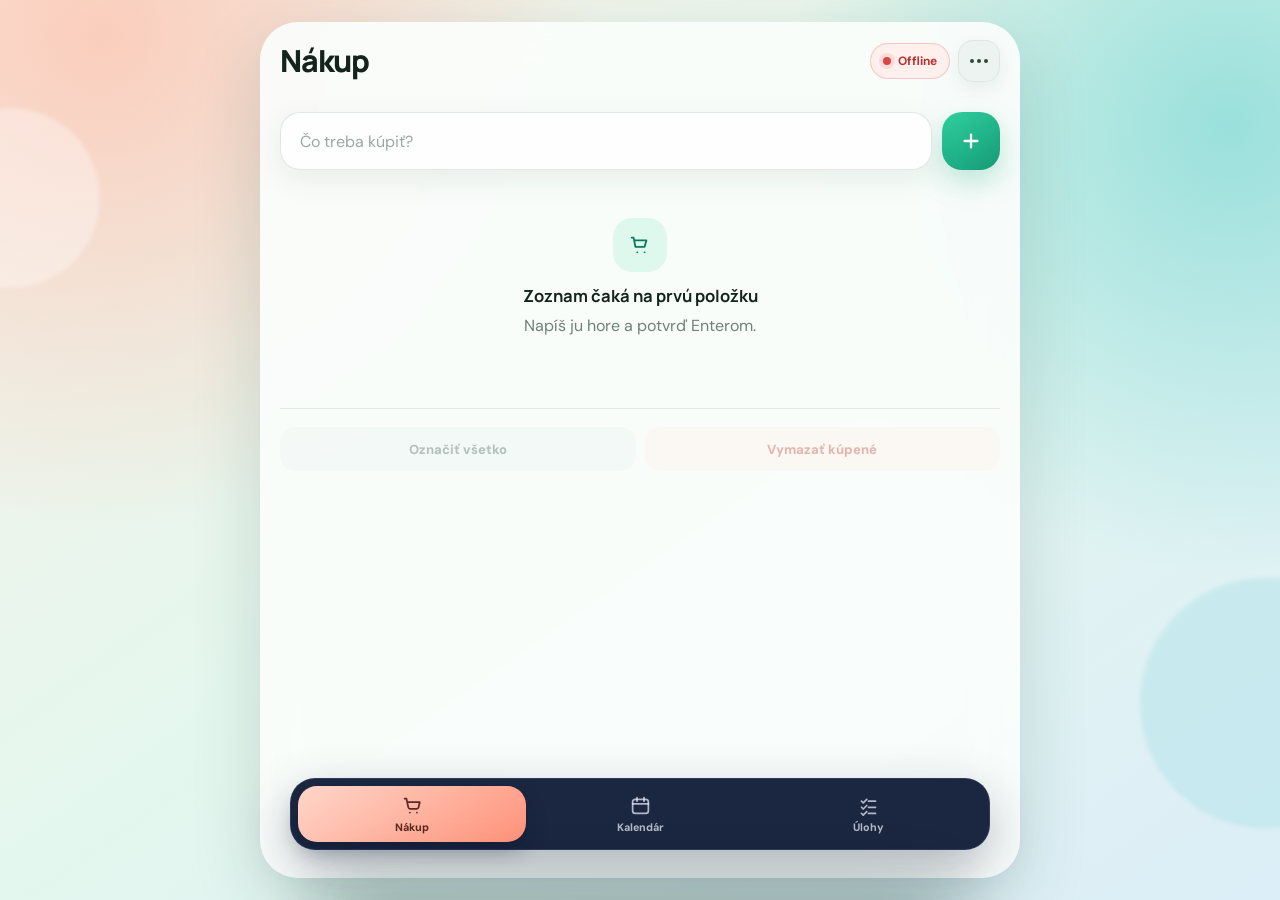
==== commit aec4a31e: "Add files via upload" ====
--- a/index.html
+++ b/index.html
@@ -1,3878 +1,256 @@
-<!DOCTYPE html>
+<!doctype html>
 <html lang="sk">
 <head>
-  <meta charset="UTF-8" />
-  <meta name="viewport" content="width=device-width, initial-scale=1.0" />
-  <meta name="theme-color" content="#083344" />
-  <link rel="manifest" href="manifest.json" />
-  <title>Nákupný zoznam</title>
-  <link rel="preconnect" href="https://fonts.googleapis.com" />
-  <link rel="preconnect" href="https://fonts.gstatic.com" crossorigin />
-  <link href="https://fonts.googleapis.com/css2?family=Baloo+2:wght@600;700;800&family=Nunito:wght@400;600;700;800;900&display=swap" rel="stylesheet" />
-  <style>
-    :root {
-      --bg-1: #fb923c;
-      --bg-2: #2dd4bf;
-      --bg-3: #0c4a6e;
-      --panel: rgba(250, 253, 255, 0.96);
-      --panel-strong: #ffffff;
-      --text: #10233b;
-      --muted: #61738a;
-      --border: rgba(148, 163, 184, 0.18);
-      --accent: #06a8c8;
-      --accent-strong: #087fa8;
-      --success: #16a34a;
-      --danger: #ef4444;
-      --shadow: 0 28px 70px rgba(4, 32, 52, 0.24);
-      --chip: rgba(237, 244, 248, 0.96);
-    }
-
-    * {
-      box-sizing: border-box;
-      -webkit-tap-highlight-color: transparent;
-    }
-
-    html,
-    body {
-      margin: 0;
-      min-height: 100%;
-      scrollbar-width: none;
-    }
-
-    html::-webkit-scrollbar,
-    body::-webkit-scrollbar {
-      display: none;
-    }
-
-    body {
-      font-family: "Nunito", system-ui, sans-serif;
-      color: var(--text);
-      background:
-        radial-gradient(circle at 5% 0%, rgba(251, 146, 60, 0.78), transparent 28%),
-        radial-gradient(circle at 96% 8%, rgba(45, 212, 191, 0.72), transparent 31%),
-        linear-gradient(145deg, #082f49 0%, #0c4a6e 48%, #164e63 100%);
-      padding: 16px 12px 26px;
-      background-attachment: fixed;
-      position: relative;
-    }
-
-    body::before {
-      content: "";
-      position: fixed;
-      inset: 0;
-      pointer-events: none;
-      opacity: 0.14;
-      background-image: radial-gradient(rgba(255, 255, 255, 0.6) 0.7px, transparent 0.7px);
-      background-size: 18px 18px;
-    }
-
-    .app {
-      width: 100%;
-      max-width: 560px;
-      margin: 0 auto;
-    }
-
-    .shell {
-      background: linear-gradient(180deg, rgba(255, 255, 255, 0.985), rgba(243, 249, 251, 0.965));
-      border: 1px solid rgba(255, 255, 255, 0.7);
-      border-radius: 32px;
-      box-shadow: var(--shadow);
-      backdrop-filter: blur(20px);
-      -webkit-backdrop-filter: blur(20px);
-      overflow: hidden;
-      position: relative;
-      animation: shell-enter 0.42s cubic-bezier(0.2, 0.8, 0.2, 1) both;
-    }
-
-    .shell::before {
-      content: "";
-      position: absolute;
-      inset: 0 0 auto;
-      height: 5px;
-      background: linear-gradient(90deg, #fb923c, #facc15 33%, #2dd4bf 68%, #06a8c8);
-      z-index: 2;
-    }
-
-    @keyframes shell-enter {
-      from {
-        opacity: 0;
-        transform: translateY(12px) scale(0.985);
-      }
-      to {
-        opacity: 1;
-        transform: translateY(0) scale(1);
-      }
-    }
-
-    .topbar {
-      display: flex;
-      align-items: flex-start;
-      justify-content: space-between;
-      gap: 12px;
-      padding: 22px 20px 10px;
-      background:
-        radial-gradient(circle at 88% 0%, rgba(45, 212, 191, 0.1), transparent 36%),
-        linear-gradient(180deg, rgba(255, 255, 255, 0.42), transparent);
-    }
-
-    .top-actions {
-      display: flex;
-      align-items: center;
-      gap: 8px;
-      flex-shrink: 0;
-    }
-
-    .title-wrap {
-      min-width: 0;
-    }
-
-    .title {
-      margin: 0;
-      font-family: "Baloo 2", system-ui, sans-serif;
-      font-size: 2.05rem;
-      line-height: 0.95;
-      letter-spacing: -0.025em;
-      text-wrap: balance;
-      color: #102a43;
-      text-shadow: 0 1px 0 rgba(255, 255, 255, 0.7);
-    }
-
-    .status-row {
-      margin-top: 8px;
-      display: flex;
-      align-items: center;
-      gap: 8px;
-      flex-wrap: wrap;
-    }
-
-    .status-pill {
-      min-height: 28px;
-      display: inline-flex;
-      align-items: center;
-      gap: 8px;
-      padding: 0 11px;
-      border-radius: 999px;
-      background: rgba(255, 255, 255, 0.7);
-      border: 1px solid rgba(148, 163, 184, 0.16);
-      color: var(--muted);
-      font-size: 0.78rem;
-      font-weight: 800;
-      box-shadow: 0 5px 16px rgba(16, 48, 64, 0.045);
-    }
-
-    .status-pill::before {
-      content: "";
-      width: 8px;
-      height: 8px;
-      border-radius: 999px;
-      background: #94a3b8;
-      box-shadow: 0 0 0 4px rgba(148, 163, 184, 0.14);
-    }
-
-    .status-pill.loading::before {
-      background: #f59e0b;
-      box-shadow: 0 0 0 4px rgba(245, 158, 11, 0.18);
-    }
-
-    .status-pill.synced::before {
-      background: var(--success);
-      box-shadow: 0 0 0 4px rgba(22, 163, 74, 0.18);
-    }
-
-    .status-pill.saving::before {
-      background: var(--accent);
-      box-shadow: 0 0 0 4px rgba(14, 165, 233, 0.18);
-    }
-
-    .status-pill.error::before {
-      background: var(--danger);
-      box-shadow: 0 0 0 4px rgba(239, 68, 68, 0.18);
-    }
-
-    .btn,
-    .icon-btn,
-    .item-delete,
-    .item-note-button {
-      appearance: none;
-      border: none;
-      cursor: pointer;
-      font: inherit;
-    }
-
-    .icon-btn {
-      min-width: 44px;
-      min-height: 44px;
-      padding: 0 14px;
-      border-radius: 999px;
-      background: rgba(231, 239, 243, 0.9);
-      color: var(--text);
-      font-weight: 800;
-      box-shadow: inset 0 1px 0 rgba(255, 255, 255, 0.86);
-      transition: transform 0.16s ease, box-shadow 0.16s ease, background 0.16s ease;
-    }
-
-    .icon-btn.primary {
-      background: linear-gradient(135deg, #fff7d6, #fed7aa);
-      color: #9a4812;
-      border: 1px solid rgba(251, 146, 60, 0.2);
-      box-shadow: 0 9px 20px rgba(234, 88, 12, 0.12);
-    }
-
-    .icon-btn.primary {
-      display: inline-flex;
-      align-items: center;
-      gap: 8px;
-    }
-
-    .vacation-button-icon {
-      min-width: 18px;
-      min-height: 18px;
-      display: inline-flex;
-      align-items: center;
-      justify-content: center;
-      flex-shrink: 0;
-      font-size: 1.05rem;
-      line-height: 1;
-      transform: translateY(-1px);
-    }
-
-    .more-button {
-      width: 44px;
-      min-width: 44px;
-      padding: 0;
-      letter-spacing: 0.08em;
-      font-size: 1rem;
-    }
-
-    .icon-btn:active,
-    .btn:active,
-    .item-delete:active,
-    .item-note-button:active {
-      transform: translateY(1px) scale(0.98);
-    }
-
-    .composer {
-      padding: 10px 20px 16px;
-      position: relative;
-    }
-
-    .composer-form {
-      display: grid;
-      grid-template-columns: minmax(0, 1fr) auto;
-      gap: 10px;
-      align-items: center;
-    }
-
-    .composer-meta {
-      display: flex;
-      align-items: center;
-      justify-content: space-between;
-      gap: 10px;
-      margin-top: 10px;
-      flex-wrap: wrap;
-    }
-
-    .composer-hint {
-      color: var(--muted);
-      font-size: 0.78rem;
-      font-weight: 700;
-    }
-
-    .toggle-pill {
-      appearance: none;
-      border: 1px solid rgba(148, 163, 184, 0.18);
-      border-radius: 999px;
-      min-height: 34px;
-      padding: 0 12px;
-      background: rgba(236, 243, 247, 0.92);
-      color: var(--muted);
-      font: inherit;
-      font-size: 0.82rem;
-      font-weight: 800;
-      cursor: pointer;
-      box-shadow: inset 0 1px 0 rgba(255, 255, 255, 0.6);
-    }
-
-    .toggle-pill::before {
-      content: "\26A1";
-      margin-right: 6px;
-      color: #f59e0b;
-    }
-
-    .toggle-pill.active {
-      background: linear-gradient(135deg, rgba(207, 250, 254, 0.98), rgba(204, 251, 241, 0.98));
-      border-color: rgba(13, 148, 136, 0.24);
-      color: #0f6474;
-    }
-
-    .input-wrap {
-      position: relative;
-      z-index: 12;
-    }
-
-    .input {
-      width: 100%;
-      min-width: 0;
-      border: 1px solid rgba(186, 204, 215, 0.68);
-      border-radius: 19px;
-      padding: 16px 18px;
-      font: inherit;
-      font-size: 1.05rem;
-      background: rgba(255, 255, 255, 0.99);
-      color: var(--text);
-      box-shadow: 0 9px 24px rgba(15, 50, 65, 0.06), inset 0 1px 0 rgba(255, 255, 255, 0.8);
-      transition: border-color 0.18s ease, box-shadow 0.18s ease;
-    }
-
-    .input:focus {
-      outline: none;
-      border-color: rgba(6, 168, 200, 0.68);
-      box-shadow: 0 0 0 4px rgba(6, 168, 200, 0.11), 0 12px 28px rgba(8, 127, 168, 0.1);
-    }
-
-    .shopping-suggestions {
-      position: absolute;
-      top: calc(100% + 8px);
-      left: 0;
-      right: 0;
-      display: grid;
-      gap: 4px;
-      padding: 7px;
-      border: 1px solid rgba(188, 205, 215, 0.68);
-      border-radius: 17px;
-      background: rgba(255, 255, 255, 0.985);
-      box-shadow: 0 18px 40px rgba(8, 47, 73, 0.16);
-      backdrop-filter: blur(16px);
-      -webkit-backdrop-filter: blur(16px);
-      z-index: 20;
-    }
-
-    .shopping-suggestions[hidden] {
-      display: none;
-    }
-
-    .shopping-suggestion {
-      appearance: none;
-      width: 100%;
-      min-height: 42px;
-      display: flex;
-      align-items: center;
-      justify-content: space-between;
-      gap: 10px;
-      padding: 8px 11px;
-      border: none;
-      border-radius: 12px;
-      background: transparent;
-      color: var(--text);
-      font: inherit;
-      font-weight: 800;
-      text-align: left;
-      cursor: pointer;
-    }
-
-    .shopping-suggestion::after {
-      content: "+";
-      width: 26px;
-      height: 26px;
-      display: inline-flex;
-      align-items: center;
-      justify-content: center;
-      border-radius: 9px;
-      background: rgba(207, 250, 254, 0.9);
-      color: #0e6072;
-      font-size: 1rem;
-      flex-shrink: 0;
-    }
-
-    .btn-add {
-      width: 56px;
-      height: 56px;
-      border-radius: 19px;
-      background: linear-gradient(135deg, var(--accent), var(--accent-strong));
-      color: #fff;
-      font-size: 1.7rem;
-      font-weight: 800;
-      box-shadow: 0 14px 28px rgba(6, 168, 200, 0.25);
-      transition: transform 0.16s ease, box-shadow 0.16s ease;
-      position: relative;
-      overflow: hidden;
-    }
-
-    .btn-add::after {
-      content: "";
-      position: absolute;
-      inset: 1px 1px auto;
-      height: 44%;
-      border-radius: 18px 18px 50% 50%;
-      background: linear-gradient(180deg, rgba(255, 255, 255, 0.26), transparent);
-      pointer-events: none;
-    }
-
-    .list-wrapper {
-      padding: 0 20px 18px;
-    }
-
-    .bottom-actions {
-      display: grid;
-      grid-template-columns: repeat(2, minmax(0, 1fr));
-      gap: 10px;
-      padding: 2px 20px 20px;
-    }
-
-    .bottom-button {
-      min-height: 44px;
-      padding: 0 14px;
-      border: 1px solid rgba(148, 163, 184, 0.18);
-      border-radius: 16px;
-      background: rgba(255, 255, 255, 0.72);
-      color: var(--text);
-      font: inherit;
-      font-weight: 800;
-      cursor: pointer;
-      box-shadow: inset 0 1px 0 rgba(255, 255, 255, 0.55);
-    }
-
-    .bottom-button.danger {
-      color: #b91c1c;
-      background: rgba(254, 242, 242, 0.98);
-    }
-
-    .bottom-button:disabled {
-      opacity: 0.45;
-      cursor: default;
-    }
-
-    .pull-indicator {
-      height: 0;
-      opacity: 0;
-      overflow: hidden;
-      display: flex;
-      align-items: center;
-      justify-content: center;
-      color: var(--muted);
-      font-size: 0.8rem;
-      transition: height 0.18s ease, opacity 0.18s ease;
-    }
-
-    .pull-indicator.active {
-      height: 34px;
-      opacity: 1;
-    }
-
-    .list {
-      display: flex;
-      flex-direction: column;
-      gap: 10px;
-      min-height: 280px;
-      scrollbar-width: none;
-    }
-
-    .list::-webkit-scrollbar {
-      display: none;
-    }
-
-    .group-title {
-      display: flex;
-      align-items: center;
-      gap: 8px;
-      margin: 12px 4px 3px;
-      color: var(--muted);
-      font-size: 0.8rem;
-      font-weight: 800;
-      letter-spacing: 0.08em;
-      text-transform: uppercase;
-      width: fit-content;
-      padding: 5px 9px;
-      border-radius: 999px;
-      background: rgba(222, 241, 246, 0.68);
-    }
-
-    .group-title::before {
-      content: "";
-      width: 8px;
-      height: 8px;
-      border-radius: 999px;
-      background: linear-gradient(135deg, #38bdf8, #0ea5e9);
-      box-shadow: 0 0 0 4px rgba(56, 189, 248, 0.12);
-    }
-
-    .group-title.done::before {
-      background: linear-gradient(135deg, #22c55e, #16a34a);
-      box-shadow: 0 0 0 4px rgba(34, 197, 94, 0.12);
-    }
-
-    .group-title.done {
-      background: rgba(220, 252, 231, 0.62);
-      color: #3f6f55;
-    }
-
-    .item {
-      display: grid;
-      grid-template-columns: auto minmax(0, 1fr) auto;
-      gap: 12px;
-      align-items: center;
-      padding: 13px 13px 13px 12px;
-      border-radius: 19px;
-      background: rgba(255, 255, 255, 0.92);
-      border: 1px solid rgba(255, 255, 255, 0.86);
-      box-shadow: 0 8px 20px rgba(16, 48, 64, 0.075), inset 3px 0 0 rgba(6, 168, 200, 0.58);
-      cursor: pointer;
-      transition: transform 0.16s ease, box-shadow 0.16s ease, background 0.16s ease;
-    }
-
-    .item.bought {
-      background: linear-gradient(135deg, rgba(240, 253, 244, 0.95), rgba(220, 252, 231, 0.88));
-      border-color: rgba(187, 247, 208, 0.9);
-      box-shadow: 0 7px 18px rgba(22, 101, 52, 0.055), inset 3px 0 0 rgba(34, 197, 94, 0.5);
-    }
-
-    .item-check {
-      width: 36px;
-      height: 36px;
-      border-radius: 12px;
-      border: 2px solid rgba(132, 158, 174, 0.76);
-      display: flex;
-      align-items: center;
-      justify-content: center;
-      background: rgba(255, 255, 255, 0.95);
-      color: transparent;
-      font-weight: 900;
-      flex-shrink: 0;
-      box-shadow: inset 0 1px 2px rgba(15, 23, 42, 0.04);
-    }
-
-    .item.bought .item-check {
-      background: linear-gradient(135deg, #22c55e, #16a34a);
-      border-color: var(--success);
-      color: #fff;
-    }
-
-    .item-main {
-      min-width: 0;
-      display: flex;
-      flex-direction: column;
-      gap: 6px;
-    }
-
-    .item-name {
-      font-size: 1.1rem;
-      font-weight: 800;
-      word-break: break-word;
-    }
-
-    .item.bought .item-name {
-      color: #166534;
-      text-decoration: line-through;
-    }
-
-    .item-meta {
-      display: flex;
-      gap: 6px;
-      flex-wrap: wrap;
-    }
-
-    .chip {
-      display: inline-flex;
-      align-items: center;
-      min-height: 24px;
-      padding: 0 9px;
-      border-radius: 999px;
-      background: var(--chip);
-      color: var(--muted);
-      font-size: 0.74rem;
-      font-weight: 800;
-    }
-
-    .chip.source {
-      background: rgba(224, 242, 254, 0.96);
-      color: #075985;
-    }
-
-    .item-delete {
-      width: 36px;
-      height: 36px;
-      border-radius: 999px;
-      background: rgba(254, 226, 226, 0.74);
-      color: #b91c1c;
-      font-size: 0.9rem;
-      font-weight: 900;
-      flex-shrink: 0;
-      transition: transform 0.16s ease, background 0.16s ease;
-    }
-
-    .item-actions {
-      display: flex;
-      align-items: center;
-      gap: 6px;
-      flex-shrink: 0;
-    }
-
-    .item-note-button {
-      position: relative;
-      width: 36px;
-      height: 36px;
-      border-radius: 999px;
-      background: rgba(232, 240, 244, 0.9);
-      color: #475569;
-      font-size: 0.98rem;
-      display: inline-flex;
-      align-items: center;
-      justify-content: center;
-      box-shadow: inset 0 1px 0 rgba(255, 255, 255, 0.68);
-      flex-shrink: 0;
-      transition: transform 0.16s ease, background 0.16s ease;
-    }
-
-    .item-note-button.has-notes {
-      background: linear-gradient(135deg, rgba(207, 250, 254, 0.98), rgba(204, 251, 241, 0.98));
-      color: #0e6072;
-      box-shadow: 0 8px 18px rgba(6, 168, 200, 0.13);
-    }
-
-    .item-note-badge {
-      position: absolute;
-      top: -3px;
-      right: -3px;
-      min-width: 18px;
-      height: 18px;
-      padding: 0 4px;
-      border-radius: 999px;
-      background: var(--accent);
-      color: #fff;
-      font-size: 0.66rem;
-      font-weight: 900;
-      display: inline-flex;
-      align-items: center;
-      justify-content: center;
-      border: 2px solid #fff;
-      line-height: 1;
-    }
-
-    .empty {
-      min-height: 280px;
-      display: flex;
-      flex-direction: column;
-      align-items: center;
-      justify-content: center;
-      text-align: center;
-      gap: 8px;
-      padding: 22px;
-      color: var(--muted);
-      background: rgba(255, 255, 255, 0.56);
-      border: 1px dashed rgba(148, 163, 184, 0.35);
-      border-radius: 24px;
-    }
-
-    .empty::before {
-      content: "\1F6D2";
-      display: block;
-      margin-bottom: 4px;
-      font-size: 2.1rem;
-      filter: drop-shadow(0 8px 12px rgba(6, 168, 200, 0.16));
-    }
-
-    .empty-title {
-      font-size: 1.05rem;
-      font-weight: 900;
-      color: var(--text);
-    }
-
-    .menu-backdrop {
-      position: fixed;
-      inset: 0;
-      background: rgba(15, 23, 42, 0.36);
-      opacity: 0;
-      pointer-events: none;
-      transition: opacity 0.2s ease;
-      z-index: 40;
-    }
-
-    .menu-backdrop.open {
-      opacity: 1;
-      pointer-events: auto;
-    }
-
-    .menu-sheet {
-      position: fixed;
-      left: 0;
-      right: 0;
-      bottom: 0;
-      width: min(560px, calc(100vw - 20px));
-      margin: 0 auto 10px;
-      padding: 16px;
-      border-radius: 28px;
-      background: linear-gradient(180deg, #ffffff, #f3f8fa);
-      box-shadow: 0 26px 56px rgba(15, 23, 42, 0.26);
-      transform: translateY(110%);
-      transition: transform 0.24s ease;
-      z-index: 45;
-    }
-
-    .menu-sheet.open {
-      transform: translateY(0);
-    }
-
-    .notes-backdrop {
-      position: fixed;
-      inset: 0;
-      background: rgba(15, 23, 42, 0.36);
-      opacity: 0;
-      pointer-events: none;
-      transition: opacity 0.2s ease;
-      z-index: 66;
-    }
-
-    .notes-backdrop.open {
-      opacity: 1;
-      pointer-events: auto;
-    }
-
-    .notes-sheet {
-      position: fixed;
-      left: 0;
-      right: 0;
-      bottom: 0;
-      width: min(560px, calc(100vw - 20px));
-      max-height: min(72vh, 640px);
-      margin: 0 auto 10px;
-      padding: 16px;
-      border-radius: 28px;
-      background: linear-gradient(180deg, #ffffff, #f4fafb);
-      box-shadow: 0 28px 60px rgba(15, 23, 42, 0.26);
-      transform: translateY(110%);
-      transition: transform 0.24s ease;
-      z-index: 70;
-      display: flex;
-      flex-direction: column;
-      gap: 12px;
-      border: 1px solid rgba(255, 255, 255, 0.72);
-    }
-
-    .notes-sheet.open {
-      transform: translateY(0);
-    }
-
-    .notes-status-row {
-      margin-top: 10px;
-    }
-
-    .notes-body {
-      flex: 1;
-      overflow-y: auto;
-      scrollbar-width: none;
-      min-height: 120px;
-    }
-
-    .notes-body::-webkit-scrollbar {
-      display: none;
-    }
-
-    .notes-list {
-      display: flex;
-      flex-direction: column;
-      gap: 10px;
-      padding-bottom: 4px;
-    }
-
-    .note-empty {
-      padding: 18px;
-      border-radius: 18px;
-      border: 1px dashed rgba(148, 163, 184, 0.32);
-      background: rgba(248, 250, 252, 0.88);
-      color: var(--muted);
-      text-align: center;
-    }
-
-    .note-row {
-      display: flex;
-    }
-
-    .note-row.mine {
-      justify-content: flex-end;
-    }
-
-    .note-bubble {
-      max-width: min(88%, 420px);
-      padding: 12px 14px;
-      border-radius: 18px 18px 18px 8px;
-      background: rgba(255, 255, 255, 0.98);
-      border: 1px solid rgba(218, 228, 234, 0.82);
-      box-shadow: 0 8px 20px rgba(16, 48, 64, 0.07);
-    }
-
-    .note-row.mine .note-bubble {
-      border-radius: 18px 18px 8px 18px;
-      background: linear-gradient(135deg, rgba(207, 250, 254, 0.98), rgba(204, 251, 241, 0.95));
-      border-color: rgba(94, 234, 212, 0.64);
-    }
-
-    .note-meta {
-      margin-bottom: 6px;
-      color: var(--muted);
-      font-size: 0.72rem;
-      font-weight: 800;
-    }
-
-    .note-text {
-      font-size: 0.95rem;
-      line-height: 1.45;
-      color: var(--text);
-      white-space: pre-wrap;
-      word-break: break-word;
-    }
-
-    .notes-composer {
-      display: grid;
-      grid-template-columns: minmax(0, 1fr) auto;
-      gap: 8px;
-      align-items: center;
-    }
-
-    .vacation-backdrop {
-      position: fixed;
-      inset: 0;
-      background: rgba(15, 23, 42, 0.46);
-      opacity: 0;
-      pointer-events: none;
-      transition: opacity 0.2s ease;
-      z-index: 55;
-    }
-
-    .vacation-backdrop.open {
-      opacity: 1;
-      pointer-events: auto;
-    }
-
-    .vacation-modal {
-      position: fixed;
-      inset: 12px;
-      width: min(680px, calc(100vw - 24px));
-      max-height: calc(100dvh - 24px);
-      margin: auto;
-      display: flex;
-      flex-direction: column;
-      background:
-        radial-gradient(circle at 95% 0%, rgba(153, 246, 228, 0.2), transparent 30%),
-        linear-gradient(180deg, #fbfeff, #edf6f7);
-      border-radius: 30px;
-      border: 1px solid rgba(255, 255, 255, 0.6);
-      box-shadow: 0 28px 64px rgba(15, 23, 42, 0.28);
-      transform: translateY(24px) scale(0.98);
-      opacity: 0;
-      pointer-events: none;
-      transition: transform 0.24s ease, opacity 0.24s ease;
-      z-index: 60;
-      overflow: hidden;
-    }
-
-    .vacation-modal.open {
-      transform: translateY(0) scale(1);
-      opacity: 1;
-      pointer-events: auto;
-    }
-
-    .vacation-head {
-      display: flex;
-      align-items: flex-start;
-      justify-content: space-between;
-      gap: 12px;
-      padding: 20px 20px 14px;
-      border-bottom: 1px solid rgba(204, 220, 227, 0.68);
-      background: rgba(255, 255, 255, 0.82);
-      backdrop-filter: blur(14px);
-      -webkit-backdrop-filter: blur(14px);
-    }
-
-    .vacation-title {
-      margin: 0;
-      font-family: "Baloo 2", system-ui, sans-serif;
-      font-size: 1.6rem;
-      line-height: 1;
-      color: #123047;
-    }
-
-    .vacation-title::before {
-      content: "\1F3D6\FE0F";
-      margin-right: 8px;
-      font-family: "Nunito", system-ui, sans-serif;
-      font-size: 1.2rem;
-    }
-
-    .vacation-subtitle {
-      margin-top: 8px;
-      color: var(--muted);
-      font-size: 0.88rem;
-    }
-
-    .vacation-status-row {
-      margin-top: 10px;
-    }
-
-    .vacation-body {
-      flex: 1;
-      overflow-y: auto;
-      padding: 16px 20px 20px;
-      scrollbar-width: none;
-    }
-
-    .vacation-body::-webkit-scrollbar {
-      display: none;
-    }
-
-    .vacation-toolbar {
-      display: grid;
-      grid-template-columns: minmax(0, 1fr) auto;
-      gap: 10px;
-      align-items: center;
-      margin-bottom: 14px;
-    }
-
-    .vacation-board {
-      display: flex;
-      flex-direction: column;
-      gap: 12px;
-    }
-
-    .vacation-empty {
-      padding: 24px 18px;
-      border-radius: 22px;
-      border: 1px dashed rgba(148, 163, 184, 0.34);
-      background: rgba(255, 255, 255, 0.72);
-      color: var(--muted);
-      text-align: center;
-    }
-
-    .vacation-section {
-      padding: 14px;
-      border-radius: 22px;
-      background: rgba(255, 255, 255, 0.86);
-      border: 1px solid rgba(255, 255, 255, 0.92);
-      box-shadow: 0 10px 26px rgba(16, 48, 64, 0.07);
-      position: relative;
-      overflow: hidden;
-    }
-
-    .vacation-section:not(.important)::before {
-      content: "";
-      position: absolute;
-      inset: 0 auto 0 0;
-      width: 4px;
-      background: linear-gradient(180deg, #2dd4bf, #06a8c8);
-    }
-
-    .vacation-section.important {
-      background: linear-gradient(145deg, rgba(255, 248, 247, 0.99), rgba(254, 226, 226, 0.86));
-      border-color: rgba(252, 165, 165, 0.54);
-      box-shadow: 0 14px 30px rgba(220, 38, 38, 0.1);
-    }
-
-    .vacation-section.important .vacation-section-title {
-      color: #991b1b;
-      cursor: pointer;
-    }
-
-    .vacation-section.important .vacation-section-meta {
-      color: #b91c1c;
-    }
-
-    .vacation-section.important .mini-input:focus {
-      outline-color: rgba(239, 68, 68, 0.14);
-      border-color: rgba(239, 68, 68, 0.62);
-    }
-
-    .vacation-section.important .mini-add {
-      background: linear-gradient(135deg, #ef4444, #dc2626);
-      box-shadow: 0 10px 22px rgba(220, 38, 38, 0.18);
-    }
-
-    .vacation-section.important .vacation-item {
-      background: rgba(255, 255, 255, 0.82);
-      border-color: rgba(254, 202, 202, 0.92);
-    }
-
-    .vacation-section-head {
-      display: flex;
-      align-items: center;
-      justify-content: space-between;
-      gap: 10px;
-      margin-bottom: 12px;
-    }
-
-    .vacation-section.collapsed .vacation-section-head {
-      margin-bottom: 0;
-    }
-
-    .vacation-section.collapsed .vacation-inline-form,
-    .vacation-section.collapsed .vacation-items {
-      display: none;
-    }
-
-    .vacation-section-title-wrap {
-      min-width: 0;
-      flex: 1;
-    }
-
-    .vacation-section-title {
-      appearance: none;
-      border: none;
-      background: transparent;
-      padding: 0;
-      color: var(--text);
-      font: inherit;
-      font-size: 1.05rem;
-      font-weight: 800;
-      text-align: left;
-      cursor: pointer;
-      width: 100%;
-      display: flex;
-      align-items: center;
-      justify-content: space-between;
-      gap: 10px;
-    }
-
-    .vacation-section-title:disabled {
-      opacity: 1;
-    }
-
-    .vacation-section-chevron {
-      color: var(--muted);
-      font-size: 1.4rem;
-      line-height: 1;
-      transform: rotate(90deg);
-      transition: transform 0.18s ease;
-      flex-shrink: 0;
-    }
-
-    .vacation-section.collapsed .vacation-section-chevron {
-      transform: rotate(0deg);
-    }
-
-    .vacation-section-actions {
-      display: flex;
-      align-items: center;
-      gap: 6px;
-      flex-shrink: 0;
-    }
-
-    .vacation-section-edit {
-      appearance: none;
-      width: 36px;
-      height: 36px;
-      border: none;
-      border-radius: 999px;
-      background: rgba(226, 238, 243, 0.88);
-      color: #496579;
-      font: inherit;
-      font-size: 1rem;
-      font-weight: 900;
-      cursor: pointer;
-    }
-
-    .vacation-section-meta {
-      margin-top: 4px;
-      color: var(--muted);
-      font-size: 0.74rem;
-      font-weight: 700;
-    }
-
-    .vacation-inline-form {
-      display: grid;
-      grid-template-columns: minmax(0, 1fr) auto;
-      gap: 8px;
-      align-items: center;
-      margin-bottom: 10px;
-    }
-
-    .mini-input {
-      width: 100%;
-      min-width: 0;
-      border: 1px solid rgba(188, 205, 215, 0.72);
-      border-radius: 16px;
-      padding: 12px 14px;
-      font: inherit;
-      font-size: 0.96rem;
-      background: rgba(255, 255, 255, 0.96);
-      color: var(--text);
-    }
-
-    .mini-input:focus {
-      outline: none;
-      border-color: rgba(6, 168, 200, 0.66);
-      box-shadow: 0 0 0 3px rgba(6, 168, 200, 0.1);
-    }
-
-    .mini-add {
-      width: 46px;
-      height: 46px;
-      min-width: 46px;
-      min-height: 46px;
-      border: none;
-      border-radius: 14px;
-      background: linear-gradient(135deg, var(--accent), var(--accent-strong));
-      color: #fff;
-      font: inherit;
-      font-size: 1.3rem;
-      font-weight: 800;
-      cursor: pointer;
-      box-shadow: 0 10px 22px rgba(6, 168, 200, 0.2);
-    }
-
-    .vacation-items {
-      display: flex;
-      flex-direction: column;
-      gap: 8px;
-    }
-
-    .vacation-item {
-      display: grid;
-      grid-template-columns: auto minmax(0, 1fr) auto;
-      gap: 10px;
-      align-items: center;
-      padding: 12px 12px 12px 10px;
-      border-radius: 17px;
-      background: rgba(240, 246, 248, 0.9);
-      border: 1px solid rgba(225, 235, 239, 0.72);
-      cursor: pointer;
-      transition: transform 0.16s ease, background 0.16s ease;
-    }
-
-    .vacation-item.packed {
-      background: linear-gradient(135deg, rgba(236, 253, 245, 0.98), rgba(220, 252, 231, 0.98));
-      border-color: rgba(134, 239, 172, 0.9);
-    }
-
-    .vacation-item.packed .item-check {
-      background: linear-gradient(135deg, #22c55e, #16a34a);
-      border-color: var(--success);
-      color: #fff;
-    }
-
-    .vacation-item-name {
-      font-size: 1rem;
-      font-weight: 800;
-      word-break: break-word;
-    }
-
-    .vacation-item.packed .vacation-item-name {
-      text-decoration: line-through;
-      color: #166534;
-    }
-
-    .vacation-item-sub {
-      display: flex;
-      flex-wrap: wrap;
-      gap: 6px;
-      margin-top: 4px;
-    }
-
-    .vacation-footer {
-      padding-top: 14px;
-    }
-
-    .sheet-head {
-      display: flex;
-      justify-content: space-between;
-      align-items: flex-start;
-      gap: 12px;
-      margin-bottom: 14px;
-    }
-
-    .sheet-title {
-      font-family: "Baloo 2", system-ui, sans-serif;
-      font-size: 1.35rem;
-      line-height: 1;
-    }
-
-    .sheet-subtitle {
-      margin-top: 6px;
-      color: var(--muted);
-      font-size: 0.9rem;
-    }
-
-    .sheet-close {
-      width: 38px;
-      height: 38px;
-      border: none;
-      border-radius: 999px;
-      background: rgba(225, 234, 239, 0.9);
-      color: var(--text);
-      font: inherit;
-      font-weight: 800;
-      cursor: pointer;
-      transition: transform 0.16s ease, background 0.16s ease;
-    }
-
-    .sheet-actions {
-      display: grid;
-      gap: 10px;
-    }
-
-    .sheet-button {
-      min-height: 48px;
-      padding: 0 16px;
-      border: 1px solid rgba(148, 163, 184, 0.18);
-      border-radius: 16px;
-      background: rgba(255, 255, 255, 0.82);
-      color: var(--text);
-      font: inherit;
-      font-weight: 800;
-      text-align: left;
-      cursor: pointer;
-      transition: transform 0.16s ease, background 0.16s ease;
-    }
-
-    .sheet-button.danger {
-      color: #b91c1c;
-      background: rgba(254, 242, 242, 0.98);
-    }
-
-    .sheet-button:disabled {
-      opacity: 0.45;
-      cursor: default;
-    }
-
-    .toast {
-      position: fixed;
-      left: 50%;
-      bottom: 18px;
-      transform: translateX(-50%) translateY(120%);
-      opacity: 0;
-      background: rgba(15, 23, 42, 0.96);
-      color: #fff;
-      padding: 11px 14px;
-      border-radius: 999px;
-      font-size: 0.84rem;
-      font-weight: 700;
-      box-shadow: 0 16px 32px rgba(15, 23, 42, 0.28);
-      transition: transform 0.2s ease, opacity 0.2s ease;
-      z-index: 50;
-      max-width: calc(100vw - 28px);
-      text-align: center;
-    }
-
-    button:focus-visible {
-      outline: 3px solid rgba(45, 212, 191, 0.34);
-      outline-offset: 2px;
-    }
-
-    @media (hover: hover) {
-      .item:hover,
-      .vacation-item:hover {
-        transform: translateY(-1px);
-      }
-
-      .item:hover {
-        box-shadow: 0 12px 26px rgba(16, 48, 64, 0.1);
-      }
-
-      .icon-btn:hover,
-      .btn-add:hover,
-      .sheet-button:hover {
-        transform: translateY(-1px);
-      }
-
-      .item-delete:hover,
-      .sheet-close:hover {
-        background: rgba(254, 202, 202, 0.86);
-      }
-
-      .shopping-suggestion:hover {
-        background: rgba(236, 248, 250, 0.9);
-      }
-    }
-
-    .toast.show {
-      transform: translateX(-50%) translateY(0);
-      opacity: 1;
-    }
-
-    @media (max-width: 520px) {
-      body {
-        padding: 8px 8px 18px;
-      }
-
-      .topbar {
-        padding: 18px 16px 8px;
-      }
-
-      .composer,
-      .list-wrapper,
-      .bottom-actions {
-        padding-left: 16px;
-        padding-right: 16px;
-      }
-
-      .title {
-        font-size: 1.82rem;
-      }
-
-      .composer-form {
-        gap: 8px;
-      }
-
-      .composer-meta {
-        align-items: stretch;
-        margin-top: 8px;
-      }
-
-      .composer-hint {
-        display: none;
-      }
-
-      .input {
-        padding: 15px 16px;
-      }
-
-      .btn-add {
-        width: 52px;
-        height: 52px;
-        border-radius: 16px;
-      }
-
-      .bottom-actions {
-        grid-template-columns: 1fr;
-        gap: 8px;
-      }
-
-      .top-actions {
-        flex-wrap: wrap;
-        justify-content: flex-end;
-        gap: 6px;
-      }
-
-      .icon-btn.primary {
-        padding: 0 12px;
-      }
-
-      .vacation-modal {
-        inset: 8px;
-        width: calc(100vw - 16px);
-        max-height: calc(100dvh - 16px);
-      }
-
-      .vacation-head,
-      .vacation-body {
-        padding-left: 14px;
-        padding-right: 14px;
-      }
-
-      .vacation-toolbar,
-      .vacation-inline-form {
-        grid-template-columns: minmax(0, 1fr) auto;
-      }
-
-      .vacation-section {
-        padding: 12px;
-        border-radius: 20px;
-      }
-
-      .vacation-item {
-        gap: 8px;
-        padding: 11px 10px;
-      }
-    }
-
-    @media (prefers-reduced-motion: reduce) {
-      *,
-      *::before,
-      *::after {
-        scroll-behavior: auto !important;
-        animation-duration: 0.01ms !important;
-        animation-iteration-count: 1 !important;
-        transition-duration: 0.01ms !important;
-      }
-    }
-  </style>
+  <meta charset="utf-8">
+  <meta name="viewport" content="width=device-width, initial-scale=1, viewport-fit=cover">
+  <meta name="theme-color" content="#f7fbf8">
+  <meta name="description" content="Spoločný nákupný zoznam, kalendár a úlohy pre Domi a Peťa.">
+  <link rel="manifest" href="manifest.json">
+  <link rel="icon" href="icons/icon_android_xxxhdpi_192.png">
+  <link rel="preconnect" href="https://fonts.googleapis.com">
+  <link rel="preconnect" href="https://fonts.gstatic.com" crossorigin>
+  <link href="https://fonts.googleapis.com/css2?family=DM+Sans:wght@400;500;600;700&family=Manrope:wght@600;700;800&display=swap" rel="stylesheet">
+  <link rel="stylesheet" href="styles.css">
+  <title>Spolu</title>
 </head>
 <body>
-  <div class="app">
-    <div class="shell">
-      <header class="topbar">
-        <div class="title-wrap">
-          <h1 class="title">Nákupný zoznam</h1>
-          <div class="status-row">
-            <div class="status-pill" id="sync-status-pill">
-              <span id="sync-status-text">Pripravené</span>
-            </div>
+  <div class="ambient ambient-one" aria-hidden="true"></div>
+  <div class="ambient ambient-two" aria-hidden="true"></div>
+
+  <main class="app-shell">
+    <header class="app-header">
+      <div class="brand">
+        <h1 id="section-title">Nákup</h1>
+      </div>
+      <div class="header-actions">
+        <button class="sync-chip" id="sync-chip" type="button" aria-label="Synchronizovať teraz">
+          <span class="sync-dot"></span>
+          <span id="sync-text">Pripravené</span>
+        </button>
+        <button class="avatar-button" id="open-settings" type="button" aria-label="Nastavenia">
+          <span class="settings-dots" aria-hidden="true"><i></i><i></i><i></i></span>
+        </button>
+      </div>
+    </header>
+
+    <div class="pull-indicator" id="pull-indicator" aria-live="polite">Potiahni pre obnovenie</div>
+
+    <section class="view active" id="view-shopping" data-view="shopping">
+      <form class="quick-composer" id="shopping-form">
+        <div class="composer-input-wrap">
+          <input id="shopping-input" type="text" maxlength="80" autocomplete="off" enterkeyhint="next" placeholder="Čo treba kúpiť?">
+          <div class="suggestions" id="shopping-suggestions" hidden></div>
+        </div>
+        <button class="add-button" type="submit" aria-label="Pridať položku">
+          <svg viewBox="0 0 24 24" aria-hidden="true"><path d="M12 5v14M5 12h14"/></svg>
+        </button>
+      </form>
+
+      <div class="content-list" id="shopping-list"></div>
+
+      <div class="bulk-actions" id="shopping-bulk">
+        <button type="button" id="mark-all-shopping">Označiť všetko</button>
+        <button type="button" class="danger-text" id="clear-shopping">Vymazať kúpené</button>
+      </div>
+    </section>
+
+    <section class="view" id="view-calendar" data-view="calendar" hidden>
+      <section class="today-panel" aria-labelledby="today-heading">
+        <div class="today-panel-head">
+          <div>
+            <p class="today-label">Dnes</p>
+            <h2 id="today-heading">Dnešný program</h2>
+            <span id="today-date-label"></span>
           </div>
-        </div>
-        <div class="top-actions">
-          <button type="button" class="icon-btn primary" id="btn-vacation">
-            <span class="vacation-button-icon" aria-hidden="true">&#127958;&#65039;</span>
-            <span>Balíme</span>
+          <button class="compact-add today-add" id="add-today-event" type="button">
+            <svg viewBox="0 0 24 24" aria-hidden="true"><path d="M12 5v14M5 12h14"/></svg>
+            Udalosť
           </button>
-          <button type="button" class="icon-btn more-button" id="btn-menu" aria-label="Viac možností">
-            <span aria-hidden="true">&bull;&bull;&bull;</span>
+        </div>
+        <div class="agenda-list today-list" id="today-list"></div>
+      </section>
+
+      <div class="calendar-toolbar">
+        <button class="month-arrow" id="calendar-prev" type="button" aria-label="Predchádzajúci mesiac">
+          <svg viewBox="0 0 24 24" aria-hidden="true"><path d="m15 18-6-6 6-6"/></svg>
+        </button>
+        <button class="month-title" id="calendar-today" type="button">
+          <span id="calendar-month">September 2026</span>
+          <small>Dnes</small>
+        </button>
+        <button class="month-arrow" id="calendar-next" type="button" aria-label="Nasledujúci mesiac">
+          <svg viewBox="0 0 24 24" aria-hidden="true"><path d="m9 18 6-6-6-6"/></svg>
+        </button>
+      </div>
+
+      <div class="calendar-card">
+        <div class="weekdays" aria-hidden="true">
+          <span>Po</span><span>Ut</span><span>St</span><span>Št</span><span>Pi</span><span>So</span><span>Ne</span>
+        </div>
+        <div class="calendar-grid" id="calendar-grid"></div>
+      </div>
+
+      <section class="selected-agenda" id="selected-agenda-section" hidden>
+        <div class="agenda-head">
+          <div>
+            <p class="section-kicker">Vybraný deň</p>
+            <h2 id="selected-date-title"></h2>
+          </div>
+          <button class="compact-add" id="add-event" type="button">
+            <svg viewBox="0 0 24 24" aria-hidden="true"><path d="M12 5v14M5 12h14"/></svg>
+            Udalosť
           </button>
         </div>
-      </header>
-
-      <section class="composer">
-        <form id="add-form" class="composer-form">
-          <div class="input-wrap">
-            <input class="input" id="input-name" type="text" autocomplete="off" enterkeyhint="done" placeholder="Čo treba kúpiť?" />
-            <div class="shopping-suggestions" id="shopping-suggestions" hidden></div>
+        <div class="agenda-list" id="agenda-list"></div>
+      </section>
+
+      <section class="upcoming-section">
+        <div class="upcoming-heading">
+          <div>
+            <p class="section-kicker">Ďalšie dni</p>
+            <h3>Čo nás čaká</h3>
           </div>
-          <button type="submit" class="btn btn-add" aria-label="Pridať">+</button>
-        </form>
-        <div class="composer-meta">
-          <button type="button" class="toggle-pill" id="btn-quick-add" aria-pressed="false">Rýchle pridávanie</button>
-          <div class="composer-hint" id="quick-add-hint">Po Enter pridáš položku a kurzor zostane pripravený.</div>
-        </div>
+          <span id="upcoming-count">0 udalostí</span>
+        </div>
+        <div class="upcoming-list" id="upcoming-list"></div>
       </section>
-
-      <section class="list-wrapper">
-        <div class="pull-indicator" id="pull-indicator">Pusti pre obnovenie</div>
-        <div class="list" id="list"></div>
-      </section>
-
-      <section class="bottom-actions">
-        <button type="button" class="bottom-button" id="btn-mark-all">Označiť všetko</button>
-        <button type="button" class="bottom-button danger" id="btn-clear-checked">Vymazať odškrtnuté</button>
-      </section>
-    </div>
-  </div>
-
-  <div class="menu-backdrop" id="menu-backdrop" hidden></div>
-
-  <aside class="menu-sheet" id="menu-sheet" aria-hidden="true">
-    <div class="sheet-head">
+    </section>
+
+    <section class="view" id="view-tasks" data-view="tasks" hidden>
+      <form class="task-composer" id="task-form">
+        <div class="task-entry-row">
+          <input id="task-input" type="text" maxlength="100" autocomplete="off" enterkeyhint="next" placeholder="Napíš novú úlohu">
+          <button class="add-button coral" type="submit" aria-label="Pridať úlohu">
+            <svg viewBox="0 0 24 24" aria-hidden="true"><path d="M12 5v14M5 12h14"/></svg>
+          </button>
+        </div>
+        <div class="task-options">
+          <label class="option-pill">
+            <span class="priority-dot"></span>
+            <select id="task-priority" aria-label="Priorita">
+              <option value="normal">Bežná</option>
+              <option value="high">Dôležitá</option>
+              <option value="low">Keď bude čas</option>
+            </select>
+          </label>
+          <label class="option-pill assignee-option">
+            <svg viewBox="0 0 24 24" aria-hidden="true"><path d="M16 21v-2a4 4 0 0 0-4-4H7a4 4 0 0 0-4 4v2M9.5 11a4 4 0 1 0 0-8 4 4 0 0 0 0 8ZM17 11l2 2 4-4"/></svg>
+            <select id="task-assignee" aria-label="Komu patrí úloha">
+              <option value="both">Pre oboch</option>
+              <option value="domi">Pre Domi</option>
+              <option value="peto">Pre Peťa</option>
+            </select>
+          </label>
+        </div>
+      </form>
+
+      <div class="content-list" id="task-list"></div>
+
+      <div class="bulk-actions single" id="task-bulk">
+        <button type="button" class="danger-text" id="clear-tasks">Vymazať hotové</button>
+      </div>
+    </section>
+
+    <nav class="bottom-nav" aria-label="Hlavná navigácia">
+      <button class="nav-item active" type="button" data-target="shopping">
+        <svg viewBox="0 0 24 24" aria-hidden="true"><path d="M3 4h2l2.2 10.2a2 2 0 0 0 2 1.6h7.7a2 2 0 0 0 2-1.6L20.3 8H6.1M9 20h.01M17 20h.01"/></svg>
+        <span>Nákup</span>
+      </button>
+      <button class="nav-item" type="button" data-target="calendar">
+        <svg viewBox="0 0 24 24" aria-hidden="true"><rect x="3" y="5" width="18" height="16" rx="3"/><path d="M8 3v4M16 3v4M3 10h18"/></svg>
+        <span>Kalendár</span>
+      </button>
+      <button class="nav-item" type="button" data-target="tasks">
+        <svg viewBox="0 0 24 24" aria-hidden="true"><path d="m4 7 2 2 4-4M12 7h8M4 14l2 2 4-4M12 14h8M4 21l2 2 4-4M12 21h8"/></svg>
+        <span>Úlohy</span>
+      </button>
+    </nav>
+  </main>
+
+  <div class="modal-backdrop" id="event-backdrop" hidden></div>
+  <aside class="bottom-sheet" id="event-sheet" aria-hidden="true">
+    <div class="sheet-grabber" aria-hidden="true"></div>
+    <header class="sheet-header">
       <div>
-        <div class="sheet-title">Viac</div>
-        <div class="sheet-subtitle" id="device-summary">Zariadenie nie je nastavené</div>
-      </div>
-      <button type="button" class="sheet-close" id="btn-close-menu" aria-label="Zavrieť">×</button>
-    </div>
-    <div class="sheet-actions">
-      <button type="button" class="sheet-button" id="btn-device">Premenovať zariadenie</button>
-      <button type="button" class="sheet-button" id="btn-refresh">Načítať zo Sheets</button>
-      <button type="button" class="sheet-button" id="btn-sync-now">Uložiť teraz</button>
+        <p class="section-kicker">Spoločný kalendár</p>
+        <h2 id="event-sheet-title">Nová udalosť</h2>
+      </div>
+      <button class="close-button" id="close-event" type="button" aria-label="Zavrieť">×</button>
+    </header>
+    <form id="event-form" class="event-form">
+      <input id="event-id" type="hidden">
+      <label class="field wide">
+        <span>Názov</span>
+        <input id="event-title" type="text" maxlength="100" required autocomplete="off" placeholder="Napr. Zubár alebo večera">
+      </label>
+      <label class="field">
+        <span>Dátum</span>
+        <input id="event-date" type="date" required>
+      </label>
+      <label class="switch-field">
+        <span>Celý deň</span>
+        <input id="event-all-day" type="checkbox">
+        <i aria-hidden="true"></i>
+      </label>
+      <div class="time-fields" id="event-time-fields">
+        <label class="field"><span>Od</span><input id="event-start" type="time"></label>
+        <label class="field"><span>Do</span><input id="event-end" type="time"></label>
+      </div>
+      <label class="field wide">
+        <span>Poznámka <small>nepovinné</small></span>
+        <textarea id="event-note" maxlength="300" rows="3" placeholder="Adresa alebo niečo dôležité"></textarea>
+      </label>
+      <fieldset class="assignee-field">
+        <legend>Pre koho <small>predvolene obaja</small></legend>
+        <div class="assignee-choices">
+          <label><input type="radio" name="event-assignee" value="both" checked><span>Obaja</span></label>
+          <label><input type="radio" name="event-assignee" value="domi"><span>Domi</span></label>
+          <label><input type="radio" name="event-assignee" value="peto"><span>Peťo</span></label>
+        </div>
+      </fieldset>
+      <fieldset class="color-field">
+        <legend>Farba</legend>
+        <label><input type="radio" name="event-color" value="aqua" checked><span class="aqua"></span></label>
+        <label><input type="radio" name="event-color" value="coral"><span class="coral"></span></label>
+        <label><input type="radio" name="event-color" value="sun"><span class="sun"></span></label>
+        <label><input type="radio" name="event-color" value="leaf"><span class="leaf"></span></label>
+        <label><input type="radio" name="event-color" value="blue"><span class="blue"></span></label>
+      </fieldset>
+      <div class="sheet-form-actions">
+        <button class="delete-button" id="delete-event" type="button" hidden>Vymazať</button>
+        <button class="save-button" type="submit">Uložiť udalosť</button>
+      </div>
+    </form>
+  </aside>
+
+  <div class="modal-backdrop" id="settings-backdrop" hidden></div>
+  <aside class="bottom-sheet compact-sheet" id="settings-sheet" aria-hidden="true">
+    <div class="sheet-grabber" aria-hidden="true"></div>
+    <header class="sheet-header">
+      <div>
+        <p class="section-kicker">Toto zariadenie</p>
+        <h2>Nastavenia</h2>
+      </div>
+      <button class="close-button" id="close-settings" type="button" aria-label="Zavrieť">×</button>
+    </header>
+    <div class="settings-body">
+      <label class="field wide">
+        <span>Kto ho používa?</span>
+        <input id="device-name" type="text" maxlength="24" autocomplete="off" placeholder="Domi alebo Peťo">
+      </label>
+      <div class="person-shortcuts">
+        <button type="button" data-person="Domi">Domi</button>
+        <button type="button" data-person="Peťo">Peťo</button>
+      </div>
+      <div class="settings-actions">
+        <button id="save-device" class="save-button" type="button">Uložiť meno</button>
+        <button id="sync-now" class="secondary-button" type="button">Synchronizovať teraz</button>
+      </div>
+      <p class="settings-note">Zmeny sa ukladajú automaticky. Ručná synchronizácia je len poistka.</p>
     </div>
   </aside>
 
-  <div class="notes-backdrop" id="notes-backdrop" hidden></div>
-
-  <aside class="notes-sheet" id="notes-sheet" aria-hidden="true">
-    <div class="sheet-head">
-      <div>
-        <div class="sheet-title">Poznámky</div>
-        <div class="sheet-subtitle" id="notes-item-title">Vyber si položku na poznámky.</div>
-        <div class="status-row notes-status-row">
-          <div class="status-pill" id="notes-sync-status-pill">
-            <span id="notes-sync-status-text">Pripravené</span>
-          </div>
-        </div>
-      </div>
-      <button type="button" class="sheet-close" id="btn-close-notes" aria-label="Zavrieť">×</button>
-    </div>
-    <div class="notes-body">
-      <div class="notes-list" id="notes-list"></div>
-    </div>
-    <form class="notes-composer" id="notes-form">
-      <input class="mini-input" id="notes-input" type="text" autocomplete="off" enterkeyhint="send" placeholder="Napíš poznámku..." />
-      <button type="submit" class="mini-add" aria-label="Pridať poznámku">+</button>
-    </form>
-  </aside>
-
-  <div class="vacation-backdrop" id="vacation-backdrop" hidden></div>
-
-  <aside class="vacation-modal" id="vacation-modal" aria-hidden="true">
-    <header class="vacation-head">
-      <div>
-        <h2 class="vacation-title">Balíme dovolenku</h2>
-        <div class="vacation-subtitle">Spoločné balenie pre Domi a Peťa.</div>
-        <div class="status-row vacation-status-row">
-          <div class="status-pill" id="vacation-sync-status-pill">
-            <span id="vacation-sync-status-text">Pripravené</span>
-          </div>
-        </div>
-      </div>
-      <button type="button" class="sheet-close" id="btn-close-vacation" aria-label="Zavrieť">×</button>
-    </header>
-
-    <div class="vacation-body">
-      <form class="vacation-toolbar" id="vacation-section-form">
-        <input class="mini-input" id="vacation-section-name" type="text" autocomplete="off" placeholder="Nová sekcia, napr. Drogéria" />
-        <button type="submit" class="mini-add" aria-label="Pridať sekciu">+</button>
-      </form>
-
-      <div class="vacation-board" id="vacation-board"></div>
-
-      <div class="vacation-footer">
-        <button type="button" class="sheet-button danger" id="btn-clear-vacation">Vymazať celú dovolenku</button>
-      </div>
-    </div>
-  </aside>
-
-  <div class="toast" id="toast"></div>
-
-  <script>
-    const STORAGE_KEY = "nakupnyZoznam_neonMEGA_items";
-    const PACKING_KEY = "nakupnyZoznam_neonMEGA_packing_v1";
-    const DRAFTS_KEY = "nakupnyZoznam_neonMEGA_drafts_v1";
-    const SYNC_KEY = "nakupnyZoznam_neonMEGA_sync_ts";
-    const QUICK_ADD_KEY = "nakupnyZoznam_neonMEGA_quick_add_v1";
-    const ITEM_HISTORY_KEY = "nakupnyZoznam_item_history_v1";
-    const COLLAPSED_SECTIONS_KEY = "nakupnyZoznam_collapsed_sections_v1";
-    const DEVICE_KEY = "nakupny_zoznam_device_v2";
-    const UNSAVED_KEY = "nakupny_zoznam_unsaved_v2";
-    const SHEETS_SYNC_URL = "https://script.google.com/macros/s/AKfycbw260UlklkZ4KEtiTvfHtvRr_z3R1Te5Ne3Foch9e38nBuWaeo1Y9eRY7dLKqONmyquFg/exec";
-    const AUTO_SAVE_DELAY = 900;
-    const PULL_THRESHOLD = 88;
-    const FOREGROUND_SYNC_GAP = 8000;
-    const NAME_LIMIT = 60;
-    const NOTE_LIMIT = 240;
-    const TYPING_GUARD_MS = 1800;
-    const IMPORTANT_SECTION_ID = "__important__";
-
-    const state = {
-      items: [],
-      packing: { sections: [], items: [] },
-      syncInProgress: false,
-      unsaved: localStorage.getItem(UNSAVED_KEY) === "1",
-      localRevision: 0,
-      drafts: loadDrafts(),
-      quickAdd: localStorage.getItem(QUICK_ADD_KEY) === "1",
-      itemHistory: loadItemHistory(),
-      collapsedSections: loadCollapsedSections(),
-      lastTypingAt: 0,
-      pendingForegroundRefresh: false,
-      toastTimer: null,
-      syncTimer: null,
-      syncQueued: false,
-      pull: null,
-      menuOpen: false,
-      notesOpen: false,
-      noteItemId: "",
-      noteItemKind: "shopping",
-      vacationOpen: false,
-      lastForegroundSyncAt: 0
-    };
-
-    const device = loadDevice();
-
-    function uid() {
-      if (window.crypto && typeof window.crypto.randomUUID === "function") {
-        return window.crypto.randomUUID();
-      }
-
-      return "id-" + Math.random().toString(36).slice(2) + Date.now().toString(36);
-    }
-
-    function nowIso() {
-      return new Date().toISOString();
-    }
-
-    function haptic(duration) {
-      if (!navigator || typeof navigator.vibrate !== "function") return;
-
-      try {
-        navigator.vibrate(typeof duration === "number" ? duration : 12);
-      } catch (error) {
-        // Vibration is optional and unsupported browsers simply ignore it.
-      }
-    }
-
-    function timeMs(value) {
-      const timestamp = value ? new Date(value).getTime() : 0;
-      return Number.isFinite(timestamp) ? timestamp : 0;
-    }
-
-    function detectDeviceType() {
-      const ua = (navigator.userAgent || "").toLowerCase();
-      return /android|iphone|ipad|ipod|mobile/i.test(ua) ? "mobile" : "desktop";
-    }
-
-    function defaultDeviceLabel(type) {
-      return type === "mobile" ? "Mobil" : "PC";
-    }
-
-    function loadDevice() {
-      const fallbackType = detectDeviceType();
-
-      try {
-        const raw = localStorage.getItem(DEVICE_KEY);
-        const parsed = raw ? JSON.parse(raw) : {};
-        const loaded = {
-          id: parsed && parsed.id ? String(parsed.id) : uid(),
-          type: parsed && parsed.type ? String(parsed.type) : fallbackType,
-          label: parsed && parsed.label ? String(parsed.label) : defaultDeviceLabel(fallbackType)
-        };
-        localStorage.setItem(DEVICE_KEY, JSON.stringify(loaded));
-        return loaded;
-      } catch (error) {
-        const loaded = {
-          id: uid(),
-          type: fallbackType,
-          label: defaultDeviceLabel(fallbackType)
-        };
-        localStorage.setItem(DEVICE_KEY, JSON.stringify(loaded));
-        return loaded;
-      }
-    }
-
-    function saveDevice() {
-      localStorage.setItem(DEVICE_KEY, JSON.stringify(device));
-    }
-
-    function loadLocalItems() {
-      try {
-        const raw = localStorage.getItem(STORAGE_KEY);
-        const parsed = raw ? JSON.parse(raw) : [];
-        return normalizeItems(parsed);
-      } catch (error) {
-        return [];
-      }
-    }
-
-    function loadLocalPacking() {
-      try {
-        const raw = localStorage.getItem(PACKING_KEY);
-        const parsed = raw ? JSON.parse(raw) : { sections: [], items: [] };
-        return normalizePacking(parsed);
-      } catch (error) {
-        return { sections: [], items: [] };
-      }
-    }
-
-    function loadDrafts() {
-      const fallback = {
-        shoppingName: "",
-        vacationSectionName: "",
-        packingItems: {},
-        itemNotes: {}
-      };
-
-      try {
-        const raw = localStorage.getItem(DRAFTS_KEY);
-        const parsed = raw ? JSON.parse(raw) : fallback;
-        return {
-          shoppingName: parsed && typeof parsed.shoppingName === "string" ? parsed.shoppingName : "",
-          vacationSectionName: parsed && typeof parsed.vacationSectionName === "string" ? parsed.vacationSectionName : "",
-          packingItems: parsed && parsed.packingItems && typeof parsed.packingItems === "object" ? parsed.packingItems : {},
-          itemNotes: parsed && parsed.itemNotes && typeof parsed.itemNotes === "object" ? parsed.itemNotes : {}
-        };
-      } catch (error) {
-        return fallback;
-      }
-    }
-
-    function normalizeHistoryKey(value) {
-      return String(value || "")
-        .trim()
-        .replace(/\s+/g, " ")
-        .toLocaleLowerCase("sk-SK");
-    }
-
-    function loadItemHistory() {
-      try {
-        const raw = localStorage.getItem(ITEM_HISTORY_KEY);
-        const parsed = raw ? JSON.parse(raw) : {};
-        if (!parsed || typeof parsed !== "object" || Array.isArray(parsed)) {
-          return {};
-        }
-
-        const history = {};
-        Object.keys(parsed).forEach(key => {
-          const entry = parsed[key];
-          if (!entry || typeof entry.name !== "string" || !entry.name.trim()) return;
-
-          const normalizedKey = normalizeHistoryKey(entry.name);
-          history[normalizedKey] = {
-            name: entry.name.trim().slice(0, NAME_LIMIT),
-            count: Math.max(1, Number(entry.count) || 1),
-            lastUsedAt: entry.lastUsedAt ? String(entry.lastUsedAt) : "1970-01-01T00:00:00.000Z"
-          };
-        });
-        return history;
-      } catch (error) {
-        return {};
-      }
-    }
-
-    function persistItemHistory() {
-      const entries = Object.entries(state.itemHistory || {})
-        .sort((left, right) => {
-          const countDelta = Number(right[1].count || 0) - Number(left[1].count || 0);
-          return countDelta || timeMs(right[1].lastUsedAt) - timeMs(left[1].lastUsedAt);
-        })
-        .slice(0, 80);
-
-      state.itemHistory = Object.fromEntries(entries);
-      localStorage.setItem(ITEM_HISTORY_KEY, JSON.stringify(state.itemHistory));
-    }
-
-    function rememberItemName(name) {
-      const clean = String(name || "").trim().replace(/\s+/g, " ").slice(0, NAME_LIMIT);
-      const key = normalizeHistoryKey(clean);
-      if (!key) return;
-
-      const current = state.itemHistory[key];
-      state.itemHistory[key] = {
-        name: clean,
-        count: Math.min(999, (current ? Number(current.count) || 0 : 0) + 1),
-        lastUsedAt: nowIso()
-      };
-      persistItemHistory();
-    }
-
-    function seedItemHistory(items) {
-      let changed = false;
-      normalizeItems(items)
-        .forEach(item => {
-          const key = normalizeHistoryKey(item.name);
-          if (!key || state.itemHistory[key]) return;
-
-          state.itemHistory[key] = {
-            name: item.name,
-            count: 1,
-            lastUsedAt: item.updatedAt || nowIso()
-          };
-          changed = true;
-        });
-
-      if (changed) {
-        persistItemHistory();
-      }
-    }
-
-    function loadCollapsedSections() {
-      try {
-        const raw = localStorage.getItem(COLLAPSED_SECTIONS_KEY);
-        const parsed = raw ? JSON.parse(raw) : [];
-        return new Set(Array.isArray(parsed) ? parsed.map(String) : []);
-      } catch (error) {
-        return new Set();
-      }
-    }
-
-    function persistCollapsedSections() {
-      localStorage.setItem(
-        COLLAPSED_SECTIONS_KEY,
-        JSON.stringify(Array.from(state.collapsedSections || []))
-      );
-    }
-
-    function togglePackingSectionCollapse(sectionId) {
-      if (state.collapsedSections.has(sectionId)) {
-        state.collapsedSections.delete(sectionId);
-      } else {
-        state.collapsedSections.add(sectionId);
-      }
-
-      persistCollapsedSections();
-      haptic(8);
-      renderVacation();
-    }
-
-    function getShoppingSuggestions(query) {
-      const cleanQuery = normalizeHistoryKey(query);
-      if (!cleanQuery) return [];
-
-      const activeNames = new Set(visibleItems().map(item => normalizeHistoryKey(item.name)));
-      return Object.values(state.itemHistory || {})
-        .map(entry => ({
-          name: entry.name,
-          key: normalizeHistoryKey(entry.name),
-          count: Number(entry.count) || 1,
-          lastUsedAt: entry.lastUsedAt || ""
-        }))
-        .filter(entry => (
-          entry.key &&
-          !activeNames.has(entry.key) &&
-          entry.key.includes(cleanQuery)
-        ))
-        .sort((left, right) => {
-          const leftStarts = left.key.startsWith(cleanQuery) ? 1 : 0;
-          const rightStarts = right.key.startsWith(cleanQuery) ? 1 : 0;
-          if (leftStarts !== rightStarts) return rightStarts - leftStarts;
-          if (left.count !== right.count) return right.count - left.count;
-          return timeMs(right.lastUsedAt) - timeMs(left.lastUsedAt);
-        })
-        .slice(0, 5);
-    }
-
-    function hideShoppingSuggestions() {
-      const container = document.getElementById("shopping-suggestions");
-      if (!container) return;
-      container.hidden = true;
-      container.innerHTML = "";
-    }
-
-    function renderShoppingSuggestions() {
-      const input = document.getElementById("input-name");
-      const container = document.getElementById("shopping-suggestions");
-      if (!input || !container || document.activeElement !== input) {
-        hideShoppingSuggestions();
-        return;
-      }
-
-      const suggestions = getShoppingSuggestions(input.value);
-      if (!suggestions.length) {
-        hideShoppingSuggestions();
-        return;
-      }
-
-      container.innerHTML = "";
-      suggestions.forEach(suggestion => {
-        const button = document.createElement("button");
-        button.type = "button";
-        button.className = "shopping-suggestion";
-        button.textContent = suggestion.name;
-        button.addEventListener("click", () => {
-          input.value = suggestion.name;
-          setDraftValue("shoppingName", input.value);
-          hideShoppingSuggestions();
-          submitShoppingInput({ keepFocus: true });
-        });
-        container.appendChild(button);
-      });
-      container.hidden = false;
-    }
-
-    function normalizeNotes(notes) {
-      if (!Array.isArray(notes)) return [];
-
-      const merged = new Map();
-      notes
-        .filter(note => note && typeof note.text === "string" && note.text.trim())
-        .forEach(note => {
-          const normalized = {
-            id: note.id ? String(note.id) : uid(),
-            text: String(note.text || "").trim(),
-            createdAt: note.createdAt ? String(note.createdAt) : (note.updatedAt ? String(note.updatedAt) : nowIso()),
-            updatedAt: note.updatedAt ? String(note.updatedAt) : (note.createdAt ? String(note.createdAt) : nowIso()),
-            authorId: note.authorId ? String(note.authorId) : "",
-            authorType: note.authorType === "mobile" ? "mobile" : (note.authorType === "desktop" ? "desktop" : ""),
-            authorLabel: note.authorLabel ? String(note.authorLabel) : ""
-          };
-
-          const current = merged.get(normalized.id);
-          if (!current || timeMs(normalized.updatedAt) >= timeMs(current.updatedAt)) {
-            merged.set(normalized.id, normalized);
-          }
-        });
-
-      return Array.from(merged.values()).sort((a, b) => {
-        const createdDelta = timeMs(a.createdAt) - timeMs(b.createdAt);
-        if (createdDelta !== 0) {
-          return createdDelta;
-        }
-
-        return timeMs(a.updatedAt) - timeMs(b.updatedAt);
-      });
-    }
-
-    function mergeNotes(left, right) {
-      return normalizeNotes([...(Array.isArray(left) ? left : []), ...(Array.isArray(right) ? right : [])]);
-    }
-
-    function normalizeItems(items) {
-      if (!Array.isArray(items)) return [];
-
-      const merged = new Map();
-
-      items
-        .filter(item => item && typeof item.name === "string" && item.name.trim())
-        .forEach((item, index) => {
-          const normalized = {
-            id: item.id ? String(item.id) : uid(),
-            name: String(item.name || "").trim(),
-            bought: Boolean(item.bought),
-            boughtAt: item.boughtAt ? String(item.boughtAt) : null,
-            updatedAt: item.updatedAt ? String(item.updatedAt) : (item.boughtAt ? String(item.boughtAt) : "1970-01-01T00:00:00.000Z"),
-            order: Number.isFinite(Number(item.order)) ? Number(item.order) : index,
-            deleted: item.deleted === true,
-            updatedById: item.updatedById ? String(item.updatedById) : "",
-            updatedByType: item.updatedByType === "mobile" ? "mobile" : (item.updatedByType === "desktop" ? "desktop" : ""),
-            updatedByLabel: item.updatedByLabel ? String(item.updatedByLabel) : "",
-            notes: normalizeNotes(item.notes)
-          };
-
-          const current = merged.get(normalized.id);
-          if (!current) {
-            merged.set(normalized.id, normalized);
-            return;
-          }
-
-          const currentTime = timeMs(current.updatedAt);
-          const nextTime = timeMs(normalized.updatedAt);
-          const preferred = nextTime >= currentTime ? normalized : current;
-          merged.set(normalized.id, Object.assign({}, preferred, {
-            notes: mergeNotes(current.notes, normalized.notes)
-          }));
-        });
-
-      return Array.from(merged.values()).sort((a, b) => {
-        if (a.order !== b.order) {
-          return a.order - b.order;
-        }
-
-        return timeMs(b.updatedAt) - timeMs(a.updatedAt);
-      });
-    }
-
-    function normalizePacking(packing) {
-      const sourceSections = packing && Array.isArray(packing.sections) ? packing.sections : [];
-      const sourceItems = packing && Array.isArray(packing.items) ? packing.items : [];
-
-      const mergedSections = new Map();
-      sourceSections
-        .filter(section => section && typeof section.name === "string" && section.name.trim())
-        .forEach((section, index) => {
-          const normalized = {
-            id: section.id ? String(section.id) : uid(),
-            name: String(section.name || "").trim().slice(0, NAME_LIMIT),
-            order: Number.isFinite(Number(section.order)) ? Number(section.order) : index,
-            deleted: section.deleted === true,
-            updatedAt: section.updatedAt ? String(section.updatedAt) : "1970-01-01T00:00:00.000Z",
-            updatedById: section.updatedById ? String(section.updatedById) : "",
-            updatedByType: section.updatedByType === "mobile" ? "mobile" : (section.updatedByType === "desktop" ? "desktop" : ""),
-            updatedByLabel: section.updatedByLabel ? String(section.updatedByLabel) : ""
-          };
-
-          const current = mergedSections.get(normalized.id);
-          if (!current) {
-            mergedSections.set(normalized.id, normalized);
-            return;
-          }
-
-          const currentTime = current.updatedAt ? new Date(current.updatedAt).getTime() : 0;
-          const nextTime = normalized.updatedAt ? new Date(normalized.updatedAt).getTime() : 0;
-          if (nextTime >= currentTime) {
-            mergedSections.set(normalized.id, normalized);
-          }
-        });
-
-      const sections = Array.from(mergedSections.values()).sort((a, b) => {
-        if (a.order !== b.order) {
-          return a.order - b.order;
-        }
-
-        const aTime = a.updatedAt ? new Date(a.updatedAt).getTime() : 0;
-        const bTime = b.updatedAt ? new Date(b.updatedAt).getTime() : 0;
-        return bTime - aTime;
-      });
-
-      const visibleSectionIds = new Set(sections.map(section => section.id));
-      const mergedItems = new Map();
-
-      sourceItems
-        .filter(item => item && typeof item.name === "string" && item.name.trim())
-        .forEach((item, index) => {
-          const normalized = {
-            id: item.id ? String(item.id) : uid(),
-            sectionId: item.sectionId ? String(item.sectionId) : "",
-            name: String(item.name || "").trim().slice(0, NAME_LIMIT),
-            packed: Boolean(item.packed),
-            packedAt: item.packedAt ? String(item.packedAt) : null,
-            order: Number.isFinite(Number(item.order)) ? Number(item.order) : index,
-            deleted: item.deleted === true,
-            updatedAt: item.updatedAt ? String(item.updatedAt) : (item.packedAt ? String(item.packedAt) : "1970-01-01T00:00:00.000Z"),
-            updatedById: item.updatedById ? String(item.updatedById) : "",
-            updatedByType: item.updatedByType === "mobile" ? "mobile" : (item.updatedByType === "desktop" ? "desktop" : ""),
-            updatedByLabel: item.updatedByLabel ? String(item.updatedByLabel) : "",
-            notes: normalizeNotes(item.notes)
-          };
-
-          if (!normalized.sectionId) {
-            return;
-          }
-
-          const current = mergedItems.get(normalized.id);
-          if (!current) {
-            mergedItems.set(normalized.id, normalized);
-            return;
-          }
-
-          const currentTime = current.updatedAt ? new Date(current.updatedAt).getTime() : 0;
-          const nextTime = normalized.updatedAt ? new Date(normalized.updatedAt).getTime() : 0;
-          const preferred = nextTime >= currentTime ? normalized : current;
-          mergedItems.set(normalized.id, Object.assign({}, preferred, {
-            notes: mergeNotes(current.notes, normalized.notes)
-          }));
-        });
-
-      const items = Array.from(mergedItems.values())
-        .filter(item => item.deleted || item.sectionId === IMPORTANT_SECTION_ID || visibleSectionIds.has(item.sectionId))
-        .sort((a, b) => {
-          if (a.order !== b.order) {
-            return a.order - b.order;
-          }
-
-          const aTime = a.updatedAt ? new Date(a.updatedAt).getTime() : 0;
-          const bTime = b.updatedAt ? new Date(b.updatedAt).getTime() : 0;
-          return bTime - aTime;
-        });
-
-      return { sections, items };
-    }
-
-    function visibleItems() {
-      return normalizeItems(state.items).filter(item => !item.deleted);
-    }
-
-    function persistItems() {
-      state.items = normalizeItems(state.items);
-      localStorage.setItem(STORAGE_KEY, JSON.stringify(state.items));
-    }
-
-    function persistPacking() {
-      state.packing = normalizePacking(state.packing);
-      localStorage.setItem(PACKING_KEY, JSON.stringify(state.packing));
-    }
-
-    function persistDrafts() {
-      state.drafts = {
-        shoppingName: state.drafts && typeof state.drafts.shoppingName === "string" ? state.drafts.shoppingName : "",
-        vacationSectionName: state.drafts && typeof state.drafts.vacationSectionName === "string" ? state.drafts.vacationSectionName : "",
-        packingItems: state.drafts && state.drafts.packingItems && typeof state.drafts.packingItems === "object"
-          ? state.drafts.packingItems
-          : {},
-        itemNotes: state.drafts && state.drafts.itemNotes && typeof state.drafts.itemNotes === "object"
-          ? state.drafts.itemNotes
-          : {}
-      };
-      localStorage.setItem(DRAFTS_KEY, JSON.stringify(state.drafts));
-    }
-
-    function persistQuickAdd() {
-      if (state.quickAdd) {
-        localStorage.setItem(QUICK_ADD_KEY, "1");
-        return;
-      }
-
-      localStorage.removeItem(QUICK_ADD_KEY);
-    }
-
-    function markTyping() {
-      state.lastTypingAt = Date.now();
-    }
-
-    function isTextLikeElement(element) {
-      return !!element && (
-        element.tagName === "INPUT" ||
-        element.tagName === "TEXTAREA" ||
-        element.isContentEditable === true
-      );
-    }
-
-    function hasActiveDrafts() {
-      if (!state.drafts) return false;
-      if (state.drafts.shoppingName && state.drafts.shoppingName.trim()) return true;
-      if (state.drafts.vacationSectionName && state.drafts.vacationSectionName.trim()) return true;
-
-      const packingDrafts = state.drafts.packingItems || {};
-      if (Object.keys(packingDrafts).some(key => {
-        const value = packingDrafts[key];
-        return typeof value === "string" && value.trim();
-      })) {
-        return true;
-      }
-
-      const noteDrafts = state.drafts.itemNotes || {};
-      return Object.keys(noteDrafts).some(key => {
-        const value = noteDrafts[key];
-        return typeof value === "string" && value.trim();
-      });
-    }
-
-    function isTypingProtected() {
-      const recentTyping = Date.now() - state.lastTypingAt < TYPING_GUARD_MS;
-      const activeElement = document.activeElement;
-      return recentTyping || isTextLikeElement(activeElement) || hasActiveDrafts();
-    }
-
-    function queueForegroundRefresh() {
-      state.pendingForegroundRefresh = true;
-    }
-
-    function flushDeferredForegroundRefresh() {
-      if (!state.pendingForegroundRefresh) {
-        return Promise.resolve(false);
-      }
-
-      if (state.syncInProgress || state.unsaved || isTypingProtected()) {
-        return Promise.resolve(false);
-      }
-
-      state.pendingForegroundRefresh = false;
-      return loadFromSheets(false);
-    }
-
-    function setDraftValue(key, value) {
-      state.drafts[key] = value;
-      persistDrafts();
-      markTyping();
-    }
-
-    function focusShoppingInput() {
-      const input = document.getElementById("input-name");
-      if (!input) return;
-
-      markTyping();
-
-      const focusNow = () => {
-        input.focus({ preventScroll: true });
-        if (typeof input.setSelectionRange === "function") {
-          const end = input.value.length;
-          input.setSelectionRange(end, end);
-        }
-      };
-
-      focusNow();
-      requestAnimationFrame(focusNow);
-      setTimeout(focusNow, 120);
-    }
-
-    function updateQuickAddUi() {
-      const button = document.getElementById("btn-quick-add");
-      const hint = document.getElementById("quick-add-hint");
-      const input = document.getElementById("input-name");
-
-      if (button) {
-        button.classList.toggle("active", state.quickAdd);
-        button.setAttribute("aria-pressed", state.quickAdd ? "true" : "false");
-        button.textContent = state.quickAdd ? "Rýchle pridávanie: zapnuté" : "Rýchle pridávanie";
-      }
-
-      if (hint) {
-        hint.textContent = state.quickAdd
-          ? "Enter pridá ďalšiu položku a kurzor zostane v poli."
-          : "Zapni pre sériové pridávanie bez ťukania navyše.";
-      }
-
-      if (input) {
-        input.setAttribute("enterkeyhint", state.quickAdd ? "next" : "done");
-      }
-    }
-
-    function toggleQuickAdd() {
-      state.quickAdd = !state.quickAdd;
-      persistQuickAdd();
-      updateQuickAddUi();
-
-      if (state.quickAdd) {
-        focusShoppingInput();
-        showToast("Rýchle pridávanie zapnuté.");
-        return;
-      }
-
-      showToast("Rýchle pridávanie vypnuté.");
-    }
-
-    function setPackingItemDraft(sectionId, value) {
-      if (!state.drafts.packingItems) {
-        state.drafts.packingItems = {};
-      }
-      state.drafts.packingItems[sectionId] = value;
-      persistDrafts();
-      markTyping();
-    }
-
-    function clearPackingItemDraft(sectionId) {
-      if (!state.drafts.packingItems) return;
-      delete state.drafts.packingItems[sectionId];
-      persistDrafts();
-    }
-
-    function setItemNoteDraft(itemId, value) {
-      if (!state.drafts.itemNotes) {
-        state.drafts.itemNotes = {};
-      }
-      state.drafts.itemNotes[itemId] = value;
-      persistDrafts();
-      markTyping();
-    }
-
-    function clearItemNoteDraft(itemId) {
-      if (!state.drafts.itemNotes) return;
-      delete state.drafts.itemNotes[itemId];
-      persistDrafts();
-    }
-
-    function mergePacking(serverPacking, localPacking) {
-      return normalizePacking({
-        sections: [
-          ...((serverPacking && serverPacking.sections) || []),
-          ...((localPacking && localPacking.sections) || [])
-        ],
-        items: [
-          ...((serverPacking && serverPacking.items) || []),
-          ...((localPacking && localPacking.items) || [])
-        ]
-      });
-    }
-
-    function touchLocalRevision() {
-      state.localRevision += 1;
-      return state.localRevision;
-    }
-
-    function applyServerSnapshot(serverSnapshot, requestRevision) {
-      const changedDuringRequest = state.localRevision !== requestRevision;
-      const normalizedServerItems = normalizeItems(serverSnapshot && serverSnapshot.items);
-      const normalizedServerPacking = normalizePacking(serverSnapshot && serverSnapshot.packing);
-
-      state.items = changedDuringRequest
-        ? normalizeItems([...(normalizedServerItems || []), ...(state.items || [])])
-        : normalizedServerItems;
-      state.packing = changedDuringRequest
-        ? mergePacking(normalizedServerPacking, state.packing)
-        : normalizedServerPacking;
-
-      seedItemHistory(state.items);
-      persistItems();
-      persistPacking();
-      return changedDuringRequest;
-    }
-
-    function stampItem(item, timestamp) {
-      if (!item) return item;
-
-      item.updatedAt = timestamp || nowIso();
-      item.updatedById = device.id;
-      item.updatedByType = device.type;
-      item.updatedByLabel = device.label;
-      return item;
-    }
-
-    function sourceText(item) {
-      if (!item || !item.updatedById || item.updatedById === device.id) {
-        return "";
-      }
-
-      if (item.updatedByLabel) {
-        return "Od " + item.updatedByLabel;
-      }
-
-      return item.updatedByType === "mobile" ? "Z mobilu" : "Z PC";
-    }
-
-    function findNoteItemById(id, kind) {
-      if (kind === "packing") {
-        return state.packing.items.find(entry => entry && entry.id === id);
-      }
-
-      return state.items.find(entry => entry && entry.id === id);
-    }
-
-    function noteCount(item) {
-      return normalizeNotes(item && item.notes).length;
-    }
-
-    function noteAuthorText(note) {
-      if (!note) return "";
-
-      if (note.authorId && note.authorId === device.id) {
-        return "Ty";
-      }
-
-      if (note.authorLabel) {
-        return note.authorLabel;
-      }
-
-      return note.authorType === "mobile" ? "Mobil" : "PC";
-    }
-
-    function closeNotes() {
-      const backdrop = document.getElementById("notes-backdrop");
-      const sheet = document.getElementById("notes-sheet");
-      if (!backdrop || !sheet) return;
-
-      state.notesOpen = false;
-      state.noteItemId = "";
-      state.noteItemKind = "shopping";
-      backdrop.classList.remove("open");
-      sheet.classList.remove("open");
-      sheet.setAttribute("aria-hidden", "true");
-      setTimeout(() => {
-        if (!state.notesOpen) {
-          backdrop.hidden = true;
-        }
-      }, 220);
-    }
-
-    function renderNotesPanel(options) {
-      const item = state.noteItemId ? findNoteItemById(state.noteItemId, state.noteItemKind) : null;
-      const title = document.getElementById("notes-item-title");
-      const list = document.getElementById("notes-list");
-      const input = document.getElementById("notes-input");
-      if (!title || !list || !input) return;
-
-      if (!item || item.deleted) {
-        list.innerHTML = "";
-        title.textContent = "Vyber si položku na poznámky.";
-        if (state.notesOpen) {
-          closeNotes();
-        }
-        return;
-      }
-
-      title.textContent = item.name;
-      list.innerHTML = "";
-
-      const notes = normalizeNotes(item.notes);
-      if (!notes.length) {
-        const empty = document.createElement("div");
-        empty.className = "note-empty";
-        empty.innerHTML = [
-          "<strong>Zatiaľ bez poznámok</strong>",
-          "<div>Sem si môžete nechať krátke odkazy alebo odpovede k tejto položke.</div>"
-        ].join("");
-        list.appendChild(empty);
-      } else {
-        notes.forEach(note => {
-          const row = document.createElement("div");
-          row.className = "note-row" + (note.authorId === device.id ? " mine" : "");
-
-          const bubble = document.createElement("div");
-          bubble.className = "note-bubble";
-
-          const meta = document.createElement("div");
-          meta.className = "note-meta";
-          meta.textContent = noteAuthorText(note) + " • " + formatDate(note.createdAt || note.updatedAt);
-
-          const text = document.createElement("div");
-          text.className = "note-text";
-          text.textContent = note.text;
-
-          bubble.appendChild(meta);
-          bubble.appendChild(text);
-          row.appendChild(bubble);
-          list.appendChild(row);
-        });
-      }
-
-      input.value = state.drafts.itemNotes && typeof state.drafts.itemNotes[item.id] === "string"
-        ? state.drafts.itemNotes[item.id]
-        : "";
-
-      if (options && options.focusInput) {
-        requestAnimationFrame(() => {
-          input.focus({ preventScroll: true });
-          if (typeof input.setSelectionRange === "function") {
-            const end = input.value.length;
-            input.setSelectionRange(end, end);
-          }
-        });
-      }
-
-      if (options && options.scrollToBottom) {
-        requestAnimationFrame(() => {
-          list.scrollTop = list.scrollHeight;
-        });
-      }
-    }
-
-    function openNotes(itemId, kind) {
-      const itemKind = kind === "packing" ? "packing" : "shopping";
-      const item = findNoteItemById(itemId, itemKind);
-      if (!item || item.deleted) return;
-
-      if (state.menuOpen) {
-        closeMenu();
-      }
-      if (state.vacationOpen && itemKind !== "packing") {
-        closeVacation();
-      }
-
-      const backdrop = document.getElementById("notes-backdrop");
-      const sheet = document.getElementById("notes-sheet");
-      if (!backdrop || !sheet) return;
-
-      state.noteItemId = itemId;
-      state.noteItemKind = itemKind;
-      state.notesOpen = true;
-      renderNotesPanel({ scrollToBottom: true });
-      backdrop.hidden = false;
-      requestAnimationFrame(() => {
-        backdrop.classList.add("open");
-        sheet.classList.add("open");
-        sheet.setAttribute("aria-hidden", "false");
-      });
-    }
-
-    function addItemNote(itemId, text) {
-      const item = findNoteItemById(itemId, state.noteItemKind);
-      if (!item || item.deleted) {
-        return false;
-      }
-
-      const clean = String(text || "").trim().slice(0, NOTE_LIMIT);
-      if (!clean) {
-        showToast("Napíš poznámku.");
-        return false;
-      }
-
-      const timestamp = nowIso();
-      item.notes = mergeNotes(item.notes, [{
-        id: uid(),
-        text: clean,
-        createdAt: timestamp,
-        updatedAt: timestamp,
-        authorId: device.id,
-        authorType: device.type,
-        authorLabel: device.label
-      }]);
-      stampItem(item, timestamp);
-
-      touchLocalRevision();
-      if (state.noteItemKind === "packing") {
-        persistPacking();
-        renderVacation();
-      } else {
-        persistItems();
-        render();
-      }
-      clearItemNoteDraft(itemId);
-      renderNotesPanel({ scrollToBottom: true, focusInput: true });
-      scheduleAutoSave(280);
-      return true;
-    }
-
-    function formatDate(value) {
-      if (!value) return "";
-
-      const date = new Date(value);
-      if (Number.isNaN(date.getTime())) return "";
-
-      return date.toLocaleString("sk-SK", {
-        day: "2-digit",
-        month: "2-digit",
-        hour: "2-digit",
-        minute: "2-digit"
-      });
-    }
-
-    function visiblePackingSections() {
-      return normalizePacking(state.packing).sections.filter(section => !section.deleted);
-    }
-
-    function visiblePackingItems(sectionId) {
-      return normalizePacking(state.packing).items
-        .filter(item => !item.deleted && item.sectionId === sectionId)
-        .sort((left, right) => {
-          if (left.packed !== right.packed) {
-            return left.packed ? 1 : -1;
-          }
-
-          const leftOrder = Number.isFinite(Number(left.order)) ? Number(left.order) : 0;
-          const rightOrder = Number.isFinite(Number(right.order)) ? Number(right.order) : 0;
-          if (leftOrder !== rightOrder) {
-            return leftOrder - rightOrder;
-          }
-
-          return timeMs(right.updatedAt) - timeMs(left.updatedAt);
-        });
-    }
-
-    function nextPackingSectionOrder() {
-      const sections = visiblePackingSections();
-      if (!sections.length) return 0;
-      return Math.max(...sections.map(section => Number.isFinite(Number(section.order)) ? Number(section.order) : 0)) + 1;
-    }
-
-    function nextPackingItemOrder(sectionId) {
-      const items = visiblePackingItems(sectionId);
-      if (!items.length) return 0;
-      return Math.max(...items.map(item => Number.isFinite(Number(item.order)) ? Number(item.order) : 0)) + 1;
-    }
-
-    function addPackingSection(name) {
-      const clean = String(name || "").trim().slice(0, NAME_LIMIT);
-      if (!clean) {
-        showToast("Pomenuj sekciu.");
-        return false;
-      }
-
-      state.packing.sections.push(stampItem({
-        id: uid(),
-        name: clean,
-        order: nextPackingSectionOrder(),
-        deleted: false
-      }));
-
-      touchLocalRevision();
-      persistPacking();
-      renderVacation();
-      scheduleAutoSave(400);
-      haptic(12);
-      state.drafts.vacationSectionName = "";
-      persistDrafts();
-      return true;
-    }
-
-    function renamePackingSection(id) {
-      const section = state.packing.sections.find(entry => entry.id === id && !entry.deleted);
-      if (!section) return;
-
-      const raw = window.prompt("Názov sekcie", section.name || "");
-      if (raw === null) return;
-
-      const clean = raw.trim().slice(0, NAME_LIMIT);
-      if (!clean) {
-        showToast("Názov ostal bez zmeny.");
-        return;
-      }
-
-      section.name = clean;
-      stampItem(section);
-      touchLocalRevision();
-      persistPacking();
-      renderVacation();
-      scheduleAutoSave(300);
-    }
-
-    function deletePackingSection(id) {
-      const section = state.packing.sections.find(entry => entry.id === id && !entry.deleted);
-      if (!section) return;
-
-      const timestamp = nowIso();
-      section.deleted = true;
-      stampItem(section, timestamp);
-
-      state.packing.items.forEach(item => {
-        if (item.sectionId === id && !item.deleted) {
-          item.deleted = true;
-          stampItem(item, timestamp);
-        }
-      });
-
-      state.collapsedSections.delete(id);
-      persistCollapsedSections();
-      touchLocalRevision();
-      persistPacking();
-      renderVacation();
-      scheduleAutoSave(300);
-      showToast("Sekcia vymazaná.");
-    }
-
-    function addPackingItem(sectionId, name) {
-      const clean = String(name || "").trim().slice(0, NAME_LIMIT);
-      if (!clean) {
-        showToast("Napíš, čo treba zbaliť.");
-        return false;
-      }
-
-      state.packing.items.push(stampItem({
-        id: uid(),
-        sectionId: sectionId,
-        name: clean,
-        packed: false,
-        packedAt: null,
-        order: nextPackingItemOrder(sectionId),
-        deleted: false,
-        notes: []
-      }));
-
-      touchLocalRevision();
-      persistPacking();
-      clearPackingItemDraft(sectionId);
-      renderVacation();
-      scheduleAutoSave(350);
-      haptic(12);
-      return true;
-    }
-
-    function togglePackingItem(id) {
-      const item = state.packing.items.find(entry => entry.id === id && !entry.deleted);
-      if (!item) return;
-
-      const timestamp = nowIso();
-      item.packed = !item.packed;
-      item.packedAt = item.packed ? timestamp : null;
-      stampItem(item, timestamp);
-
-      touchLocalRevision();
-      persistPacking();
-      renderVacation();
-      scheduleAutoSave(280);
-      haptic(item.packed ? 18 : 8);
-    }
-
-    function deletePackingItem(id) {
-      const item = state.packing.items.find(entry => entry.id === id && !entry.deleted);
-      if (!item) return;
-
-      item.deleted = true;
-      stampItem(item);
-      if (state.notesOpen && state.noteItemKind === "packing" && state.noteItemId === id) {
-        closeNotes();
-      }
-      touchLocalRevision();
-      persistPacking();
-      renderVacation();
-      scheduleAutoSave(280);
-      showToast("Položka vymazaná.");
-    }
-
-    function clearVacationBoard() {
-      const sections = state.packing.sections.filter(section => section && !section.deleted);
-      const items = state.packing.items.filter(item => item && !item.deleted);
-      if (!sections.length && !items.length) {
-        showToast("Dovolenka je prázdna.");
-        return;
-      }
-
-      const confirmed = window.confirm("Naozaj vymazať celú dovolenku?");
-      if (!confirmed) {
-        return;
-      }
-
-      const timestamp = nowIso();
-      sections.forEach(section => {
-        section.deleted = true;
-        stampItem(section, timestamp);
-      });
-      items.forEach(item => {
-        item.deleted = true;
-        stampItem(item, timestamp);
-      });
-
-      state.collapsedSections.clear();
-      persistCollapsedSections();
-      touchLocalRevision();
-      persistPacking();
-      renderVacation();
-      scheduleAutoSave(300);
-      showToast("Dovolenkové balenie vymazané.");
-    }
-
-    function captureVacationFocusState() {
-      if (!state.vacationOpen) return null;
-
-      const active = document.activeElement;
-      if (!isTextLikeElement(active)) return null;
-
-      if (active && active.id === "vacation-section-name") {
-        return {
-          type: "section-name",
-          start: typeof active.selectionStart === "number" ? active.selectionStart : null,
-          end: typeof active.selectionEnd === "number" ? active.selectionEnd : null
-        };
-      }
-
-      if (active && active.dataset && active.dataset.sectionId) {
-        return {
-          type: "section-item",
-          sectionId: active.dataset.sectionId,
-          start: typeof active.selectionStart === "number" ? active.selectionStart : null,
-          end: typeof active.selectionEnd === "number" ? active.selectionEnd : null
-        };
-      }
-
-      return null;
-    }
-
-    function restoreVacationFocusState(focusState) {
-      if (!focusState) return;
-
-      const target = focusState.type === "section-name"
-        ? document.getElementById("vacation-section-name")
-        : document.querySelector('input[data-section-id="' + focusState.sectionId + '"]');
-
-      if (!target) return;
-
-      target.focus();
-      if (typeof focusState.start === "number" && typeof target.setSelectionRange === "function") {
-        target.setSelectionRange(focusState.start, typeof focusState.end === "number" ? focusState.end : focusState.start);
-      }
-    }
-
-    function renderVacation() {
-      const board = document.getElementById("vacation-board");
-      const clearButton = document.getElementById("btn-clear-vacation");
-      if (!board) return;
-
-      const focusState = captureVacationFocusState();
-      board.innerHTML = "";
-      const sections = visiblePackingSections();
-      const importantItems = visiblePackingItems(IMPORTANT_SECTION_ID);
-
-      if (clearButton) {
-        clearButton.disabled = sections.length === 0 && importantItems.length === 0;
-      }
-
-      const displayedSections = [{
-        id: IMPORTANT_SECTION_ID,
-        name: "Dôležité pred cestou",
-        important: true
-      }].concat(sections);
-
-      displayedSections.forEach(section => {
-        const isCollapsed = state.collapsedSections.has(section.id);
-        const sectionCard = document.createElement("section");
-        sectionCard.className = "vacation-section" +
-          (section.important ? " important" : "") +
-          (isCollapsed ? " collapsed" : "");
-
-        const head = document.createElement("div");
-        head.className = "vacation-section-head";
-
-        const titleWrap = document.createElement("div");
-        titleWrap.className = "vacation-section-title-wrap";
-
-        const titleButton = document.createElement("button");
-        titleButton.type = "button";
-        titleButton.className = "vacation-section-title";
-        titleButton.setAttribute("aria-expanded", isCollapsed ? "false" : "true");
-
-        const titleText = document.createElement("span");
-        titleText.textContent = section.important ? "\u2757 " + section.name : section.name;
-
-        const chevron = document.createElement("span");
-        chevron.className = "vacation-section-chevron";
-        chevron.setAttribute("aria-hidden", "true");
-        chevron.textContent = "\u203A";
-
-        titleButton.appendChild(titleText);
-        titleButton.appendChild(chevron);
-        titleButton.addEventListener("click", () => {
-          togglePackingSectionCollapse(section.id);
-        });
-
-        const meta = document.createElement("div");
-        meta.className = "vacation-section-meta";
-        const sectionItems = visiblePackingItems(section.id);
-        const packedCount = sectionItems.filter(item => item.packed).length;
-        meta.textContent = packedCount + "/" + sectionItems.length + " zbalené";
-
-        titleWrap.appendChild(titleButton);
-        titleWrap.appendChild(meta);
-
-        head.appendChild(titleWrap);
-        if (!section.important) {
-          const sectionActions = document.createElement("div");
-          sectionActions.className = "vacation-section-actions";
-
-          const editSectionButton = document.createElement("button");
-          editSectionButton.type = "button";
-          editSectionButton.className = "vacation-section-edit";
-          editSectionButton.textContent = "\u270E";
-          editSectionButton.setAttribute("aria-label", "Premenovať sekciu");
-          editSectionButton.addEventListener("click", () => {
-            renamePackingSection(section.id);
-          });
-
-          const deleteSectionButton = document.createElement("button");
-          deleteSectionButton.type = "button";
-          deleteSectionButton.className = "item-delete";
-          deleteSectionButton.textContent = "×";
-          deleteSectionButton.addEventListener("click", () => {
-            deletePackingSection(section.id);
-          });
-
-          sectionActions.appendChild(editSectionButton);
-          sectionActions.appendChild(deleteSectionButton);
-          head.appendChild(sectionActions);
-        }
-
-        const form = document.createElement("form");
-        form.className = "vacation-inline-form";
-
-        const input = document.createElement("input");
-        input.className = "mini-input";
-        input.type = "text";
-        input.autocomplete = "off";
-        input.placeholder = section.important ? "Čo nesmieme zabudnúť?" : "Čo treba zbaliť?";
-        input.dataset.sectionId = section.id;
-        input.value = state.drafts.packingItems && typeof state.drafts.packingItems[section.id] === "string"
-          ? state.drafts.packingItems[section.id]
-          : "";
-        input.addEventListener("input", () => {
-          setPackingItemDraft(section.id, input.value);
-        });
-        input.addEventListener("blur", () => {
-          window.setTimeout(() => {
-            flushDeferredForegroundRefresh();
-          }, 120);
-        });
-
-        const addButton = document.createElement("button");
-        addButton.type = "submit";
-        addButton.className = "mini-add";
-        addButton.textContent = "+";
-
-        form.appendChild(input);
-        form.appendChild(addButton);
-        form.addEventListener("submit", event => {
-          event.preventDefault();
-          const added = addPackingItem(section.id, input.value);
-          if (added) {
-            flushDeferredForegroundRefresh();
-          }
-        });
-
-        const itemsList = document.createElement("div");
-        itemsList.className = "vacation-items";
-
-        if (!sectionItems.length) {
-          const emptyItems = document.createElement("div");
-          emptyItems.className = "vacation-empty";
-          emptyItems.style.minHeight = "0";
-          emptyItems.style.padding = "14px";
-          emptyItems.innerHTML = section.important
-            ? "<div>Napríklad poistenie alebo diaľničná známka.</div>"
-            : "<div>Sem si dopíšete, čo ešte treba zbaliť.</div>";
-          itemsList.appendChild(emptyItems);
-        } else {
-          sectionItems.forEach(item => {
-            const row = document.createElement("div");
-            row.className = "vacation-item" + (item.packed ? " packed" : "");
-            row.addEventListener("click", event => {
-              if (event.target.closest("button")) return;
-              togglePackingItem(item.id);
-            });
-
-            const check = document.createElement("div");
-            check.className = "item-check";
-            check.textContent = item.packed ? "OK" : "";
-
-            const main = document.createElement("div");
-            main.className = "item-main";
-
-            const name = document.createElement("div");
-            name.className = "vacation-item-name";
-            name.textContent = item.name;
-            main.appendChild(name);
-
-            const sub = document.createElement("div");
-            sub.className = "vacation-item-sub";
-
-            const source = sourceText(item);
-            if (source) {
-              const sourceChip = document.createElement("div");
-              sourceChip.className = "chip source";
-              sourceChip.textContent = source;
-              sub.appendChild(sourceChip);
-            }
-
-            if (item.packed && item.packedAt) {
-              const packedChip = document.createElement("div");
-              packedChip.className = "chip";
-              packedChip.textContent = formatDate(item.packedAt);
-              sub.appendChild(packedChip);
-            }
-
-            if (sub.children.length) {
-              main.appendChild(sub);
-            }
-
-            const actions = document.createElement("div");
-            actions.className = "item-actions";
-
-            const notesButton = document.createElement("button");
-            notesButton.type = "button";
-            notesButton.className = "item-note-button" + (noteCount(item) ? " has-notes" : "");
-            notesButton.setAttribute("aria-label", noteCount(item) ? ("Otvorit poznamky, sprav: " + noteCount(item)) : "Pridat poznamku");
-            notesButton.textContent = "\uD83D\uDCAC";
-            notesButton.addEventListener("click", event => {
-              event.stopPropagation();
-              openNotes(item.id, "packing");
-            });
-
-            if (noteCount(item)) {
-              const badge = document.createElement("span");
-              badge.className = "item-note-badge";
-              badge.textContent = noteCount(item) > 9 ? "9+" : String(noteCount(item));
-              notesButton.appendChild(badge);
-            }
-
-            const del = document.createElement("button");
-            del.type = "button";
-            del.className = "item-delete";
-            del.textContent = "×";
-            del.addEventListener("click", event => {
-              event.stopPropagation();
-              deletePackingItem(item.id);
-            });
-
-            actions.appendChild(notesButton);
-            actions.appendChild(del);
-            row.appendChild(check);
-            row.appendChild(main);
-            row.appendChild(actions);
-            itemsList.appendChild(row);
-          });
-        }
-
-        sectionCard.appendChild(head);
-        sectionCard.appendChild(form);
-        sectionCard.appendChild(itemsList);
-        board.appendChild(sectionCard);
-      });
-
-      if (!sections.length) {
-        const empty = document.createElement("div");
-        empty.className = "vacation-empty";
-        empty.innerHTML = [
-          "<strong>Zatiaľ nemáte bežnú sekciu</strong>",
-          "<div>Hore si pridaj napríklad Drogériu, Lieky alebo Elektroniku.</div>"
-        ].join("");
-        board.appendChild(empty);
-      }
-
-      restoreVacationFocusState(focusState);
-    }
-
-    function showToast(message) {
-      const toast = document.getElementById("toast");
-      if (!toast) return;
-
-      toast.textContent = message;
-      toast.classList.add("show");
-
-      if (state.toastTimer) {
-        clearTimeout(state.toastTimer);
-      }
-
-      state.toastTimer = setTimeout(() => {
-        toast.classList.remove("show");
-      }, 1800);
-    }
-
-    function setStatus(mode, text) {
-      [
-        ["sync-status-pill", "sync-status-text"],
-        ["notes-sync-status-pill", "notes-sync-status-text"],
-        ["vacation-sync-status-pill", "vacation-sync-status-text"]
-      ].forEach(([pillId, labelId]) => {
-        const pill = document.getElementById(pillId);
-        const label = document.getElementById(labelId);
-        if (!pill || !label) return;
-
-        pill.classList.remove("loading", "synced", "saving", "error");
-        if (mode) {
-          pill.classList.add(mode);
-        }
-        label.textContent = text;
-      });
-    }
-
-    function touchSyncSuccess() {
-      localStorage.setItem(SYNC_KEY, nowIso());
-      state.lastForegroundSyncAt = Date.now();
-    }
-
-    function setUnsaved(flag) {
-      state.unsaved = Boolean(flag);
-      if (state.unsaved) {
-        localStorage.setItem(UNSAVED_KEY, "1");
-      } else {
-        localStorage.removeItem(UNSAVED_KEY);
-      }
-      updateStatusFromState();
-    }
-
-    function updateStatusFromState() {
-      if (state.syncInProgress) return;
-
-      if (state.unsaved) {
-        if (state.syncTimer) {
-        setStatus("saving", "Ukladám...");
-          return;
-        }
-        setStatus("error", "Čaká na uloženie");
-        return;
-      }
-
-      if (localStorage.getItem(SYNC_KEY)) {
-        setStatus("synced", "Aktuálne");
-        return;
-      }
-
-      setStatus("", "Pripravené");
-    }
-
-    function updateDeviceUi() {
-      const summary = document.getElementById("device-summary");
-      const label = device.label || defaultDeviceLabel(device.type);
-      const typeText = device.type === "mobile" ? "mobil" : "PC";
-
-      if (summary) {
-        summary.textContent = label + " (" + typeText + ")";
-      }
-    }
-
-    function promptForDeviceName() {
-      const suggested = device.label && device.label !== defaultDeviceLabel(device.type)
-        ? device.label
-        : (device.type === "mobile" ? "Domi" : "Peto");
-      const raw = window.prompt("Názov zariadenia", suggested);
-      if (raw === null) return;
-
-      const next = raw.trim().slice(0, 24);
-      if (!next) {
-        showToast("Názov ostal bez zmeny.");
-        return;
-      }
-
-      device.label = next;
-      saveDevice();
-      updateDeviceUi();
-      closeMenu();
-      showToast("Zariadenie nastavené.");
-    }
-
-    function renderGroup(container, title, className, items) {
-      if (!items.length) return;
-
-      const heading = document.createElement("div");
-      heading.className = "group-title" + (className ? " " + className : "");
-      heading.textContent = title;
-      container.appendChild(heading);
-
-      items.forEach(item => {
-        container.appendChild(renderItem(item));
-      });
-    }
-
-    function renderItem(item) {
-      const card = document.createElement("div");
-      card.className = "item" + (item.bought ? " bought" : "");
-      card.dataset.id = item.id;
-
-      card.addEventListener("click", event => {
-        if (event.target.closest("button")) return;
-        toggleBought(item.id);
-      });
-
-      const check = document.createElement("div");
-      check.className = "item-check";
-      check.textContent = item.bought ? "OK" : "";
-
-      const main = document.createElement("div");
-      main.className = "item-main";
-
-      const name = document.createElement("div");
-      name.className = "item-name";
-      name.textContent = item.name;
-      main.appendChild(name);
-
-      const meta = document.createElement("div");
-      meta.className = "item-meta";
-
-      const source = sourceText(item);
-      if (source) {
-        const sourceChip = document.createElement("div");
-        sourceChip.className = "chip source";
-        sourceChip.textContent = source;
-        meta.appendChild(sourceChip);
-      }
-
-      if (item.bought && item.boughtAt) {
-        const boughtChip = document.createElement("div");
-        boughtChip.className = "chip";
-        boughtChip.textContent = formatDate(item.boughtAt);
-        meta.appendChild(boughtChip);
-      }
-
-      if (meta.children.length) {
-        main.appendChild(meta);
-      }
-
-      const actions = document.createElement("div");
-      actions.className = "item-actions";
-
-      const notesButton = document.createElement("button");
-      notesButton.type = "button";
-      notesButton.className = "item-note-button" + (noteCount(item) ? " has-notes" : "");
-      notesButton.setAttribute("aria-label", noteCount(item) ? ("Otvorit poznamky, sprav: " + noteCount(item)) : "Pridat poznamku");
-      notesButton.textContent = "\uD83D\uDCAC";
-      notesButton.addEventListener("click", event => {
-        event.stopPropagation();
-        openNotes(item.id, "shopping");
-      });
-
-      if (noteCount(item)) {
-        const badge = document.createElement("span");
-        badge.className = "item-note-badge";
-        badge.textContent = noteCount(item) > 9 ? "9+" : String(noteCount(item));
-        notesButton.appendChild(badge);
-      }
-
-      const del = document.createElement("button");
-      del.type = "button";
-      del.className = "item-delete";
-      del.textContent = "×";
-      del.addEventListener("click", event => {
-        event.stopPropagation();
-        deleteSingle(item.id);
-      });
-
-      actions.appendChild(notesButton);
-      actions.appendChild(del);
-      card.appendChild(check);
-      card.appendChild(main);
-      card.appendChild(actions);
-      return card;
-    }
-
-    function render() {
-      const list = document.getElementById("list");
-      if (!list) return;
-
-      list.innerHTML = "";
-      const items = visibleItems();
-
-      if (!items.length) {
-        const empty = document.createElement("div");
-        empty.className = "empty";
-        empty.innerHTML = [
-          '<div class="empty-title">Zoznam je prázdny</div>',
-          '<div>Pridaj prvú položku a ďalej to pôjde samo.</div>'
-        ].join("");
-        list.appendChild(empty);
-        updateBulkActionState();
-        if (state.notesOpen) {
-          renderNotesPanel();
-        }
-        return;
-      }
-
-      const open = items.filter(item => !item.bought);
-      const done = items.filter(item => item.bought);
-
-      renderGroup(list, "Kúpiť", "", open);
-      renderGroup(list, "Kúpené", "done", done);
-      updateBulkActionState();
-      if (state.notesOpen) {
-        renderNotesPanel();
-      }
-    }
-
-    function updateBulkActionState() {
-      const markAllButton = document.getElementById("btn-mark-all");
-      const clearCheckedButton = document.getElementById("btn-clear-checked");
-      if (!markAllButton || !clearCheckedButton) return;
-
-      const items = visibleItems();
-      markAllButton.disabled = !items.some(item => !item.bought);
-      clearCheckedButton.disabled = !items.some(item => item.bought);
-    }
-
-    function nextTopOrder() {
-      const items = visibleItems();
-      if (!items.length) return 0;
-      return Math.min(...items.map(item => Number.isFinite(Number(item.order)) ? Number(item.order) : 0)) - 1;
-    }
-
-    function scheduleAutoSave(delay) {
-      if (state.syncTimer) {
-        clearTimeout(state.syncTimer);
-      }
-
-      setUnsaved(true);
-      setStatus("saving", "Ukladám...");
-
-      state.syncTimer = setTimeout(() => {
-        state.syncTimer = null;
-        flushAutoSave(false);
-      }, typeof delay === "number" ? delay : AUTO_SAVE_DELAY);
-    }
-
-    function queueFollowupSync() {
-      state.syncQueued = true;
-    }
-
-    function flushAutoSave(showFeedback) {
-      if (!state.unsaved) {
-        return Promise.resolve(true);
-      }
-
-      if (state.syncTimer) {
-        clearTimeout(state.syncTimer);
-        state.syncTimer = null;
-      }
-
-      if (state.syncInProgress) {
-        queueFollowupSync();
-        return Promise.resolve(false);
-      }
-
-      return saveToSheets(Boolean(showFeedback));
-    }
-
-    function addItem(name) {
-      const clean = String(name || "").trim();
-      if (!clean) {
-        showToast("Napíš, čo treba kúpiť.");
-        return false;
-      }
-
-      state.items.unshift(stampItem({
-        id: uid(),
-        name: clean,
-        bought: false,
-        boughtAt: null,
-        deleted: false,
-        order: nextTopOrder(),
-        notes: []
-      }));
-
-      rememberItemName(clean);
-      touchLocalRevision();
-      persistItems();
-      render();
-      scheduleAutoSave();
-      haptic(12);
-      state.drafts.shoppingName = "";
-      persistDrafts();
-      return true;
-    }
-
-    function submitShoppingInput(options) {
-      const input = document.getElementById("input-name");
-      if (!input) return;
-
-      const added = addItem(input.value);
-      if (!added) return;
-
-      input.value = "";
-      hideShoppingSuggestions();
-      if (options && options.keepFocus) {
-        focusShoppingInput();
-        return;
-      }
-
-      input.focus();
-    }
-
-    function toggleBought(id) {
-      const item = state.items.find(entry => entry.id === id);
-      if (!item || item.deleted) return;
-
-      const timestamp = nowIso();
-      item.bought = !item.bought;
-      item.boughtAt = item.bought ? timestamp : null;
-      stampItem(item, timestamp);
-      touchLocalRevision();
-      persistItems();
-      render();
-      scheduleAutoSave(500);
-      haptic(item.bought ? 18 : 8);
-    }
-
-    function deleteSingle(id) {
-      const item = state.items.find(entry => entry.id === id);
-      if (!item || item.deleted) return;
-
-      item.deleted = true;
-      stampItem(item);
-      touchLocalRevision();
-      persistItems();
-      if (state.noteItemId === id) {
-        closeNotes();
-      }
-      render();
-      scheduleAutoSave(500);
-      showToast("Položka vymazaná.");
-    }
-
-    function markAllBought() {
-      const items = state.items.filter(item => item && !item.deleted && !item.bought);
-      if (!items.length) {
-        showToast("Nie je čo označiť.");
-        return;
-      }
-
-      const timestamp = nowIso();
-      items.forEach(item => {
-        item.bought = true;
-        item.boughtAt = timestamp;
-        stampItem(item, timestamp);
-      });
-
-      touchLocalRevision();
-      persistItems();
-      render();
-      scheduleAutoSave(400);
-      closeMenu();
-      showToast("Všetko je označené.");
-    }
-
-    function clearChecked() {
-      const items = state.items.filter(item => item && item.bought && !item.deleted);
-      if (!items.length) {
-        showToast("Nie je čo vymazať.");
-        return;
-      }
-
-      const timestamp = nowIso();
-      items.forEach(item => {
-        item.deleted = true;
-        stampItem(item, timestamp);
-      });
-
-      touchLocalRevision();
-      persistItems();
-      render();
-      scheduleAutoSave(400);
-      closeMenu();
-      showToast("Označené položky vymazané.");
-    }
-
-    function parseSyncPayload(data) {
-      if (Array.isArray(data)) {
-        return {
-          items: normalizeItems(data),
-          packing: { sections: [], items: [] }
-        };
-      }
-
-      return {
-        items: data && Array.isArray(data.items) ? normalizeItems(data.items) : [],
-        packing: data && data.packing ? normalizePacking(data.packing) : { sections: [], items: [] }
-      };
-    }
-
-    function fetchRemoteData() {
-      const attempts = [
-        () => fetch(SHEETS_SYNC_URL + "?action=get", { method: "GET", cache: "no-store" }),
-        () => fetch(SHEETS_SYNC_URL + "?action=load", { method: "GET", cache: "no-store" }),
-        () => fetch(SHEETS_SYNC_URL, {
-          method: "POST",
-          headers: { "Content-Type": "text/plain;charset=utf-8" },
-          body: JSON.stringify({ action: "get" })
-        })
-      ];
-
-      let index = 0;
-      let lastError = null;
-
-      function runNext() {
-        if (index >= attempts.length) {
-          return Promise.reject(lastError || new Error("Sheets sync is unavailable."));
-        }
-
-        return attempts[index++]()
-          .then(response => {
-            if (!response.ok) {
-              throw new Error("HTTP " + response.status);
-            }
-
-            return response.json().catch(() => {
-              throw new Error("Invalid JSON response.");
-            });
-          })
-          .then(data => {
-            if (data && data.ok === false) {
-              throw new Error(data.error || "Sheets sync error.");
-            }
-
-            if (Array.isArray(data) || (data && (Array.isArray(data.items) || data.packing))) {
-              return parseSyncPayload(data);
-            }
-
-            throw new Error("Unexpected sync response.");
-          })
-          .catch(error => {
-            lastError = error;
-            return runNext();
-          });
-      }
-
-      return runNext();
-    }
-
-    function loadFromSheets(showFeedback) {
-      if (state.syncInProgress) return Promise.resolve(false);
-      if (state.unsaved) {
-        return flushAutoSave(showFeedback);
-      }
-
-      const requestRevision = state.localRevision;
-      state.syncInProgress = true;
-      setStatus("loading", "Načítavam...");
-
-      return fetchRemoteData()
-        .then(remoteSnapshot => {
-          const changedDuringRequest = applyServerSnapshot(remoteSnapshot, requestRevision);
-          touchSyncSuccess();
-          render();
-          renderVacation();
-
-          if (changedDuringRequest) {
-            setUnsaved(true);
-            scheduleAutoSave(250);
-            if (showFeedback) {
-              showToast("Načítané, tvoje zmeny sa ešte ukladajú.");
-            }
-            return true;
-          }
-
-          setUnsaved(false);
-          setStatus("synced", "Aktuálne");
-          if (showFeedback) {
-            showToast("Načítané zo Sheets.");
-          }
-          return true;
-        })
-        .catch(error => {
-          console.error(error);
-          setStatus("error", "Načítavanie zlyhalo");
-          if (showFeedback) {
-            showToast("Načítavanie zlyhalo.");
-          }
-          return false;
-        })
-        .finally(() => {
-          state.syncInProgress = false;
-          updatePullIndicator(0, false);
-          updateStatusFromState();
-        });
-    }
-
-    function saveToSheets(showFeedback) {
-      if (state.syncInProgress) return Promise.resolve(false);
-
-      const requestRevision = state.localRevision;
-      const localSnapshot = {
-        items: normalizeItems(state.items),
-        packing: normalizePacking(state.packing)
-      };
-      state.syncInProgress = true;
-      setStatus("loading", "Ukladám...");
-
-      return fetchRemoteData()
-        .then(remoteSnapshot => {
-          const merged = {
-            items: normalizeItems([
-              ...(((remoteSnapshot && remoteSnapshot.items) || [])),
-              ...((localSnapshot && localSnapshot.items) || [])
-            ]),
-            packing: mergePacking(
-              remoteSnapshot && remoteSnapshot.packing,
-              localSnapshot && localSnapshot.packing
-            )
-          };
-
-          return fetch(SHEETS_SYNC_URL, {
-            method: "POST",
-            headers: { "Content-Type": "text/plain;charset=utf-8" },
-            body: JSON.stringify({
-              action: "sync",
-              items: merged.items,
-              packing: merged.packing
-            })
-          })
-            .then(response => {
-              if (!response.ok) {
-                throw new Error("HTTP " + response.status);
-              }
-
-              return response.json().catch(() => ({}));
-            })
-            .then(data => {
-              if (data && data.ok === false) {
-                throw new Error(data.error || "Sheets sync error.");
-              }
-
-              if (Array.isArray(data) || (data && (Array.isArray(data.items) || data.packing))) {
-                return parseSyncPayload(data);
-              }
-
-              return merged;
-            });
-        })
-        .then(finalSnapshot => {
-          const changedDuringRequest = applyServerSnapshot(finalSnapshot, requestRevision);
-          touchSyncSuccess();
-          render();
-          renderVacation();
-
-          if (changedDuringRequest) {
-            setUnsaved(true);
-            scheduleAutoSave(250);
-            if (showFeedback) {
-              showToast("Uložené, ďalšie zmeny sa ešte ukladajú.");
-            }
-            return true;
-          }
-
-          setUnsaved(false);
-          setStatus("synced", "Aktuálne");
-          if (showFeedback) {
-            showToast("Uložené.");
-          }
-          return true;
-        })
-        .catch(error => {
-          console.error(error);
-          setStatus("error", "Ukladanie zlyhalo");
-          if (showFeedback) {
-            showToast("Uloženie zlyhalo.");
-          }
-          return false;
-        })
-        .finally(() => {
-          state.syncInProgress = false;
-          updateStatusFromState();
-          if (state.syncQueued) {
-            state.syncQueued = false;
-            if (state.unsaved) {
-              scheduleAutoSave(350);
-            }
-          }
-        });
-    }
-
-    function refreshFromForeground(force) {
-      if (force) {
-        state.pendingForegroundRefresh = false;
-      }
-
-      const now = Date.now();
-      if (!force && now - state.lastForegroundSyncAt < FOREGROUND_SYNC_GAP) {
-        return Promise.resolve(false);
-      }
-
-      if (!force && isTypingProtected()) {
-        queueForegroundRefresh();
-        return Promise.resolve(false);
-      }
-
-      if (state.unsaved) {
-        return flushAutoSave(false);
-      }
-
-      return loadFromSheets(false);
-    }
-
-    function updatePullIndicator(distance, loading) {
-      const indicator = document.getElementById("pull-indicator");
-      if (!indicator) return;
-
-      if (loading) {
-        indicator.classList.add("active");
-        indicator.textContent = "Načítavam...";
-        return;
-      }
-
-      if (!distance) {
-        indicator.classList.remove("active");
-        indicator.textContent = "Pusti pre obnovenie";
-        return;
-      }
-
-      indicator.classList.add("active");
-      indicator.textContent = distance >= PULL_THRESHOLD ? "Pusti pre obnovenie" : "Potiahni ešte trochu";
-    }
-
-    function bindPullToRefresh() {
-      document.addEventListener("touchstart", event => {
-        if (state.syncInProgress) return;
-        if (window.scrollY > 0) return;
-        if (event.target.closest("button, input, .menu-sheet")) return;
-
-        const touch = event.touches && event.touches[0];
-        if (!touch) return;
-
-        state.pull = {
-          startY: touch.clientY,
-          distance: 0
-        };
-      }, { passive: true });
-
-      document.addEventListener("touchmove", event => {
-        if (!state.pull) return;
-
-        const touch = event.touches && event.touches[0];
-        if (!touch) return;
-
-        const delta = touch.clientY - state.pull.startY;
-        if (delta <= 0 || window.scrollY > 0) {
-          state.pull = null;
-          updatePullIndicator(0, false);
-          return;
-        }
-
-        state.pull.distance = Math.min(120, delta * 0.7);
-        updatePullIndicator(state.pull.distance, false);
-        event.preventDefault();
-      }, { passive: false });
-
-      document.addEventListener("touchend", () => {
-        if (!state.pull) return;
-
-        const shouldRefresh = state.pull.distance >= PULL_THRESHOLD;
-        state.pull = null;
-
-        if (shouldRefresh) {
-          updatePullIndicator(PULL_THRESHOLD, true);
-          refreshFromForeground(true);
-          return;
-        }
-
-        updatePullIndicator(0, false);
-      }, { passive: true });
-
-      document.addEventListener("touchcancel", () => {
-        state.pull = null;
-        updatePullIndicator(0, false);
-      }, { passive: true });
-    }
-
-    function openMenu() {
-      if (state.notesOpen) {
-        closeNotes();
-      }
-      if (state.vacationOpen) {
-        closeVacation();
-      }
-
-      const backdrop = document.getElementById("menu-backdrop");
-      const sheet = document.getElementById("menu-sheet");
-      if (!backdrop || !sheet) return;
-
-      state.menuOpen = true;
-      backdrop.hidden = false;
-      requestAnimationFrame(() => {
-        backdrop.classList.add("open");
-        sheet.classList.add("open");
-        sheet.setAttribute("aria-hidden", "false");
-      });
-    }
-
-    function closeMenu() {
-      const backdrop = document.getElementById("menu-backdrop");
-      const sheet = document.getElementById("menu-sheet");
-      if (!backdrop || !sheet) return;
-
-      state.menuOpen = false;
-      backdrop.classList.remove("open");
-      sheet.classList.remove("open");
-      sheet.setAttribute("aria-hidden", "true");
-      setTimeout(() => {
-        if (!state.menuOpen) {
-          backdrop.hidden = true;
-        }
-      }, 220);
-    }
-
-    function openVacation() {
-      if (state.menuOpen) {
-        closeMenu();
-      }
-      if (state.notesOpen) {
-        closeNotes();
-      }
-
-      const backdrop = document.getElementById("vacation-backdrop");
-      const modal = document.getElementById("vacation-modal");
-      if (!backdrop || !modal) return;
-
-      state.vacationOpen = true;
-      renderVacation();
-      backdrop.hidden = false;
-      requestAnimationFrame(() => {
-        backdrop.classList.add("open");
-        modal.classList.add("open");
-        modal.setAttribute("aria-hidden", "false");
-      });
-    }
-
-    function closeVacation() {
-      const backdrop = document.getElementById("vacation-backdrop");
-      const modal = document.getElementById("vacation-modal");
-      if (!backdrop || !modal) return;
-
-      state.vacationOpen = false;
-      backdrop.classList.remove("open");
-      modal.classList.remove("open");
-      modal.setAttribute("aria-hidden", "true");
-      setTimeout(() => {
-        if (!state.vacationOpen) {
-          backdrop.hidden = true;
-        }
-      }, 220);
-    }
-
-    function registerServiceWorker() {
-      if (!("serviceWorker" in navigator)) return;
-
-      let refreshing = false;
-
-      navigator.serviceWorker.addEventListener("controllerchange", () => {
-        if (refreshing) return;
-        refreshing = true;
-        window.location.reload();
-      });
-
-      navigator.serviceWorker.register("./service-worker.js")
-        .then(registration => registration.update())
-        .catch(error => {
-          console.error(error);
-        });
-    }
-
-    function bindEvents() {
-      const shoppingInput = document.getElementById("input-name");
-      const notesInput = document.getElementById("notes-input");
-      const vacationSectionInput = document.getElementById("vacation-section-name");
-
-      if (shoppingInput) {
-        shoppingInput.value = state.drafts.shoppingName || "";
-        shoppingInput.addEventListener("input", () => {
-          setDraftValue("shoppingName", shoppingInput.value);
-          renderShoppingSuggestions();
-        });
-        shoppingInput.addEventListener("focus", () => {
-          renderShoppingSuggestions();
-        });
-        shoppingInput.addEventListener("keydown", event => {
-          if (!state.quickAdd || event.key !== "Enter" || event.isComposing) {
-            return;
-          }
-
-          event.preventDefault();
-          submitShoppingInput({ keepFocus: true });
-        });
-        shoppingInput.addEventListener("blur", () => {
-          window.setTimeout(() => {
-            hideShoppingSuggestions();
-            flushDeferredForegroundRefresh();
-          }, 120);
-        });
-      }
-
-      if (vacationSectionInput) {
-        vacationSectionInput.value = state.drafts.vacationSectionName || "";
-        vacationSectionInput.addEventListener("input", () => {
-          setDraftValue("vacationSectionName", vacationSectionInput.value);
-        });
-        vacationSectionInput.addEventListener("blur", () => {
-          window.setTimeout(() => {
-            flushDeferredForegroundRefresh();
-          }, 120);
-        });
-      }
-
-      if (notesInput) {
-        notesInput.addEventListener("input", () => {
-          if (!state.noteItemId) return;
-          setItemNoteDraft(state.noteItemId, notesInput.value);
-        });
-        notesInput.addEventListener("blur", () => {
-          window.setTimeout(() => {
-            flushDeferredForegroundRefresh();
-          }, 120);
-        });
-      }
-
-      updateQuickAddUi();
-
-      document.getElementById("btn-quick-add").addEventListener("click", toggleQuickAdd);
-      document.getElementById("add-form").addEventListener("submit", event => {
-        event.preventDefault();
-        submitShoppingInput({ keepFocus: state.quickAdd });
-      });
-
-      document.getElementById("btn-vacation").addEventListener("click", openVacation);
-      document.getElementById("btn-menu").addEventListener("click", openMenu);
-      document.getElementById("btn-close-menu").addEventListener("click", closeMenu);
-      document.getElementById("btn-close-notes").addEventListener("click", closeNotes);
-      document.getElementById("menu-backdrop").addEventListener("click", closeMenu);
-      document.getElementById("notes-backdrop").addEventListener("click", closeNotes);
-      document.getElementById("btn-close-vacation").addEventListener("click", closeVacation);
-      document.getElementById("vacation-backdrop").addEventListener("click", closeVacation);
-      document.getElementById("btn-device").addEventListener("click", promptForDeviceName);
-      document.getElementById("btn-refresh").addEventListener("click", () => {
-        closeMenu();
-        refreshFromForeground(true).then(result => {
-          if (result) {
-            showToast("Obnovené.");
-          }
-        });
-      });
-      document.getElementById("btn-sync-now").addEventListener("click", () => {
-        closeMenu();
-        flushAutoSave(true);
-      });
-      document.getElementById("btn-mark-all").addEventListener("click", markAllBought);
-      document.getElementById("btn-clear-checked").addEventListener("click", clearChecked);
-      document.getElementById("btn-clear-vacation").addEventListener("click", clearVacationBoard);
-      document.getElementById("notes-form").addEventListener("submit", event => {
-        event.preventDefault();
-        if (!state.noteItemId) return;
-
-        const input = document.getElementById("notes-input");
-        const added = addItemNote(state.noteItemId, input ? input.value : "");
-        if (added && input) {
-          input.value = "";
-        }
-      });
-      document.getElementById("vacation-section-form").addEventListener("submit", event => {
-        event.preventDefault();
-        const input = document.getElementById("vacation-section-name");
-        const added = addPackingSection(input.value);
-        if (added) {
-          input.value = "";
-          input.focus();
-        }
-      });
-
-      document.addEventListener("keydown", event => {
-        if (event.key === "Escape") {
-          if (state.notesOpen) {
-            closeNotes();
-            return;
-          }
-          if (state.menuOpen) {
-            closeMenu();
-            return;
-          }
-          if (state.vacationOpen) {
-            closeVacation();
-          }
-        }
-      });
-
-      document.addEventListener("visibilitychange", () => {
-        if (document.visibilityState === "visible") {
-          refreshFromForeground(false);
-        } else {
-          markTyping();
-        }
-      });
-
-      window.addEventListener("focus", () => {
-        refreshFromForeground(false);
-      });
-
-      window.addEventListener("online", () => {
-        refreshFromForeground(true);
-      });
-    }
-
-    function boot() {
-      state.items = loadLocalItems();
-      state.packing = loadLocalPacking();
-      seedItemHistory(state.items);
-
-      updateDeviceUi();
-      render();
-      renderVacation();
-      updateStatusFromState();
-      bindEvents();
-      bindPullToRefresh();
-      registerServiceWorker();
-
-      if (state.unsaved) {
-        scheduleAutoSave(600);
-      } else {
-        loadFromSheets(false);
-      }
-
-      flushDeferredForegroundRefresh();
-    }
-
-    if (document.readyState === "loading") {
-      document.addEventListener("DOMContentLoaded", boot);
-    } else {
-      boot();
-    }
-  </script>
+  <div class="toast" id="toast" role="status" aria-live="polite"></div>
+  <script src="app.js" defer></script>
 </body>
 </html>
--- a/styles.css
+++ b/styles.css
@@ -0,0 +1,1697 @@
+:root {
+  --ink: #13231d;
+  --muted: #708079;
+  --paper: rgba(250, 253, 251, 0.94);
+  --line: rgba(32, 73, 59, 0.1);
+  --mint: #27c895;
+  --mint-deep: #08795b;
+  --mint-pale: #dff8ee;
+  --aqua: #2ab9c5;
+  --coral: #ff765f;
+  --coral-pale: #fff0ec;
+  --sun: #f6ba3a;
+  --leaf: #73b86b;
+  --blue: #5e8ee6;
+  --danger: #d94848;
+  --shadow: 0 24px 70px rgba(21, 64, 50, 0.16);
+  --soft-shadow: 0 10px 30px rgba(27, 67, 53, 0.08);
+  --radius: 30px;
+}
+
+* {
+  box-sizing: border-box;
+  -webkit-tap-highlight-color: transparent;
+}
+
+html {
+  min-height: 100%;
+  background: #dff4e9;
+  scrollbar-width: none;
+}
+
+html::-webkit-scrollbar {
+  display: none;
+}
+
+body {
+  min-height: 100vh;
+  min-height: 100dvh;
+  margin: 0;
+  color: var(--ink);
+  background:
+    radial-gradient(circle at 8% 4%, rgba(255, 173, 149, 0.52), transparent 31rem),
+    radial-gradient(circle at 96% 14%, rgba(65, 197, 196, 0.45), transparent 28rem),
+    linear-gradient(145deg, #f8f1e8 0%, #e4f7ee 48%, #dceef7 100%);
+  font-family: "DM Sans", "Trebuchet MS", sans-serif;
+  overflow-x: hidden;
+}
+
+button,
+input,
+textarea,
+select {
+  font: inherit;
+}
+
+button {
+  color: inherit;
+}
+
+button:focus-visible,
+input:focus-visible,
+textarea:focus-visible,
+select:focus-visible {
+  outline: 3px solid rgba(42, 185, 197, 0.22);
+  outline-offset: 2px;
+}
+
+svg {
+  width: 22px;
+  height: 22px;
+  fill: none;
+  stroke: currentColor;
+  stroke-width: 2;
+  stroke-linecap: round;
+  stroke-linejoin: round;
+}
+
+.ambient {
+  position: fixed;
+  z-index: 0;
+  border-radius: 999px;
+  filter: blur(2px);
+  pointer-events: none;
+}
+
+.ambient-one {
+  top: 12%;
+  left: -80px;
+  width: 180px;
+  height: 180px;
+  background: rgba(255, 255, 255, 0.34);
+}
+
+.ambient-two {
+  right: -110px;
+  bottom: 8%;
+  width: 250px;
+  height: 250px;
+  background: rgba(42, 185, 197, 0.12);
+}
+
+.app-shell {
+  position: relative;
+  z-index: 1;
+  width: min(100%, 760px);
+  min-height: 100vh;
+  min-height: 100dvh;
+  margin: 0 auto;
+  padding: max(18px, env(safe-area-inset-top)) 20px calc(112px + env(safe-area-inset-bottom));
+  background: var(--paper);
+  box-shadow: var(--shadow);
+  backdrop-filter: blur(22px);
+  -webkit-backdrop-filter: blur(22px);
+}
+
+.app-header {
+  display: flex;
+  align-items: center;
+  justify-content: space-between;
+  gap: 14px;
+  margin-bottom: 30px;
+}
+
+.brand {
+  display: flex;
+  align-items: center;
+  min-width: 0;
+}
+
+.section-kicker {
+  margin: 0 0 3px;
+  color: var(--muted);
+  font-size: 0.7rem;
+  font-weight: 800;
+  letter-spacing: 0.1em;
+  text-transform: uppercase;
+}
+
+.app-header h1,
+.agenda-head h2,
+.sheet-header h2 {
+  margin: 0;
+  font-family: "Manrope", "Trebuchet MS", sans-serif;
+  font-weight: 800;
+  letter-spacing: -0.04em;
+}
+
+.app-header h1 {
+  font-size: clamp(1.45rem, 5vw, 1.9rem);
+  line-height: 1;
+}
+
+.header-actions {
+  display: flex;
+  align-items: center;
+  gap: 8px;
+}
+
+.sync-chip {
+  display: inline-flex;
+  align-items: center;
+  gap: 7px;
+  min-height: 36px;
+  padding: 0 12px;
+  border: 1px solid var(--line);
+  border-radius: 999px;
+  background: rgba(255, 255, 255, 0.72);
+  color: var(--muted);
+  font-size: 0.75rem;
+  font-weight: 700;
+  cursor: pointer;
+  transition: color 160ms ease, border-color 160ms ease, background 160ms ease;
+}
+
+.sync-dot {
+  width: 8px;
+  height: 8px;
+  border-radius: 50%;
+  background: var(--mint);
+  box-shadow: 0 0 0 4px rgba(39, 200, 149, 0.13);
+}
+
+.sync-chip.saving .sync-dot {
+  background: var(--sun);
+  box-shadow: 0 0 0 4px rgba(246, 186, 58, 0.15);
+}
+
+.sync-chip.error .sync-dot {
+  background: var(--danger);
+  box-shadow: 0 0 0 4px rgba(217, 72, 72, 0.12);
+}
+
+.sync-chip.ok {
+  border-color: rgba(39, 200, 149, 0.25);
+  background: #e9faf4;
+  color: #08795b;
+}
+
+.sync-chip.saving {
+  border-color: rgba(246, 186, 58, 0.32);
+  background: #fff8e5;
+  color: #946400;
+}
+
+.sync-chip.error {
+  border-color: rgba(217, 72, 72, 0.25);
+  background: #fff0ee;
+  color: #b93232;
+}
+
+.avatar-button {
+  display: grid;
+  place-items: center;
+  width: 42px;
+  height: 42px;
+  padding: 0;
+  border: 1px solid rgba(32, 73, 59, 0.07);
+  border-radius: 15px;
+  background: #edf3f0;
+  color: #30453c;
+  box-shadow: 0 7px 18px rgba(22, 54, 44, 0.07);
+  cursor: pointer;
+}
+
+.settings-dots {
+  display: flex;
+  align-items: center;
+  gap: 3px;
+}
+
+.settings-dots i {
+  width: 4px;
+  height: 4px;
+  border-radius: 50%;
+  background: currentColor;
+}
+
+.pull-indicator {
+  height: 0;
+  overflow: hidden;
+  color: var(--muted);
+  font-size: 0.76rem;
+  font-weight: 700;
+  text-align: center;
+  opacity: 0;
+  transition: height 180ms ease, opacity 180ms ease;
+}
+
+.pull-indicator.visible {
+  height: 28px;
+  opacity: 1;
+}
+
+.view {
+  animation: view-in 260ms ease both;
+}
+
+.view[hidden] {
+  display: none !important;
+}
+
+.agenda-head {
+  display: flex;
+  align-items: flex-end;
+  justify-content: space-between;
+  gap: 16px;
+  margin: 2px 2px 18px;
+}
+
+.agenda-head h2 {
+  font-size: clamp(1.55rem, 6vw, 2.05rem);
+  line-height: 1.08;
+}
+
+.quick-composer,
+.task-entry-row {
+  display: grid;
+  grid-template-columns: minmax(0, 1fr) 58px;
+  gap: 10px;
+}
+
+.composer-input-wrap {
+  position: relative;
+  min-width: 0;
+}
+
+.quick-composer input,
+.task-entry-row input {
+  width: 100%;
+  height: 58px;
+  padding: 0 19px;
+  border: 1px solid rgba(32, 73, 59, 0.13);
+  border-radius: 20px;
+  background: rgba(255, 255, 255, 0.88);
+  color: var(--ink);
+  font-size: 1rem;
+  box-shadow: var(--soft-shadow);
+}
+
+.quick-composer input::placeholder,
+.task-entry-row input::placeholder,
+.field input::placeholder,
+.field textarea::placeholder {
+  color: #9aa8a2;
+}
+
+.quick-composer input:focus,
+.task-entry-row input:focus,
+.field input:focus,
+.field textarea:focus {
+  border-color: rgba(42, 185, 197, 0.7);
+  outline: 3px solid rgba(42, 185, 197, 0.12);
+}
+
+.add-button,
+.compact-add {
+  display: inline-flex;
+  align-items: center;
+  justify-content: center;
+  border: none;
+  background: linear-gradient(145deg, #2fd0a0, #159a75);
+  color: white;
+  cursor: pointer;
+  box-shadow: 0 12px 28px rgba(21, 154, 117, 0.25);
+}
+
+.add-button {
+  width: 58px;
+  height: 58px;
+  padding: 0;
+  border-radius: 20px;
+}
+
+.add-button.coral {
+  background: linear-gradient(145deg, #ff8f77, #e95f49);
+  box-shadow: 0 12px 28px rgba(233, 95, 73, 0.22);
+}
+
+.add-button svg,
+.compact-add svg {
+  stroke-width: 2.5;
+}
+
+.suggestions {
+  position: absolute;
+  z-index: 20;
+  top: calc(100% + 7px);
+  left: 0;
+  right: 0;
+  padding: 7px;
+  border: 1px solid var(--line);
+  border-radius: 18px;
+  background: rgba(255, 255, 255, 0.98);
+  box-shadow: 0 18px 45px rgba(23, 57, 46, 0.15);
+}
+
+.suggestion-button {
+  display: block;
+  width: 100%;
+  padding: 11px 12px;
+  border: 0;
+  border-radius: 12px;
+  background: transparent;
+  text-align: left;
+  cursor: pointer;
+}
+
+.suggestion-button:hover {
+  background: var(--mint-pale);
+}
+
+.content-list,
+.agenda-list {
+  display: flex;
+  flex-direction: column;
+  gap: 9px;
+}
+
+.upcoming-section {
+  margin-top: 30px;
+  padding-top: 22px;
+  border-top: 1px solid var(--line);
+}
+
+.upcoming-heading {
+  display: flex;
+  align-items: flex-end;
+  justify-content: space-between;
+  gap: 16px;
+  margin: 0 3px 14px;
+}
+
+.upcoming-heading h3 {
+  margin: 0;
+  font-family: "Manrope", sans-serif;
+  font-size: 1.3rem;
+  letter-spacing: -0.035em;
+}
+
+.upcoming-heading > span {
+  color: var(--muted);
+  font-size: 0.72rem;
+  font-weight: 700;
+}
+
+.upcoming-list {
+  display: flex;
+  flex-direction: column;
+  gap: 8px;
+}
+
+.upcoming-empty {
+  padding: 18px 12px;
+  color: var(--muted);
+  font-size: 0.8rem;
+  text-align: center;
+}
+
+.upcoming-item {
+  --event-color: var(--aqua);
+  display: grid;
+  grid-template-columns: 48px minmax(0, 1fr) auto;
+  align-items: center;
+  gap: 12px;
+  min-height: 65px;
+  padding: 9px 12px 9px 9px;
+  border: 0;
+  border-radius: 18px;
+  background: rgba(235, 243, 239, 0.7);
+  cursor: pointer;
+}
+
+.upcoming-item[data-color="coral"] { --event-color: var(--coral); }
+.upcoming-item[data-color="sun"] { --event-color: var(--sun); }
+.upcoming-item[data-color="leaf"] { --event-color: var(--leaf); }
+.upcoming-item[data-color="blue"] { --event-color: var(--blue); }
+
+.upcoming-date {
+  display: grid;
+  place-items: center;
+  align-content: center;
+  width: 46px;
+  height: 46px;
+  border-radius: 15px;
+  background: white;
+  color: var(--event-color);
+  font-family: "Manrope", sans-serif;
+  font-size: 1rem;
+  font-weight: 800;
+  line-height: 1;
+  box-shadow: 0 5px 12px rgba(22, 54, 44, 0.06);
+}
+
+.upcoming-date small {
+  margin-top: 3px;
+  color: var(--muted);
+  font-family: "DM Sans", sans-serif;
+  font-size: 0.55rem;
+  font-weight: 800;
+  text-transform: uppercase;
+}
+
+.upcoming-copy {
+  display: grid;
+  min-width: 0;
+  text-align: left;
+}
+
+.upcoming-title {
+  overflow: hidden;
+  font-family: "Manrope", sans-serif;
+  font-size: 0.9rem;
+  font-weight: 800;
+  text-overflow: ellipsis;
+  white-space: nowrap;
+}
+
+.upcoming-meta {
+  margin-top: 3px;
+  color: var(--muted);
+  font-size: 0.68rem;
+}
+
+.upcoming-chevron {
+  color: #8a9992;
+}
+
+.upcoming-chevron svg {
+  width: 17px;
+  height: 17px;
+}
+
+.list-heading {
+  display: flex;
+  align-items: center;
+  gap: 8px;
+  margin: 18px 4px 7px;
+  color: var(--muted);
+  font-size: 0.72rem;
+  font-weight: 800;
+  letter-spacing: 0.11em;
+  text-transform: uppercase;
+}
+
+.list-heading::before {
+  content: "";
+  width: 8px;
+  height: 8px;
+  border-radius: 50%;
+  background: var(--mint);
+}
+
+.list-heading.done::before {
+  background: #b7c3bd;
+}
+
+.item-row,
+.task-row {
+  position: relative;
+  display: grid;
+  grid-template-columns: auto minmax(0, 1fr) auto;
+  align-items: center;
+  gap: 12px;
+  min-height: 69px;
+  padding: 12px 11px 12px 13px;
+  border: 1px solid rgba(32, 73, 59, 0.09);
+  border-radius: 21px;
+  background: rgba(255, 255, 255, 0.82);
+  box-shadow: 0 7px 22px rgba(23, 59, 47, 0.055);
+  cursor: pointer;
+  transition: transform 160ms ease, opacity 160ms ease, background 160ms ease;
+}
+
+.item-row:active,
+.task-row:active,
+.agenda-item:active {
+  transform: scale(0.987);
+}
+
+.item-row.completed,
+.task-row.completed {
+  background: rgba(242, 247, 244, 0.76);
+  box-shadow: none;
+}
+
+.check-box {
+  display: grid;
+  place-items: center;
+  width: 34px;
+  height: 34px;
+  border: 2px solid #b6c8c0;
+  border-radius: 12px;
+  background: white;
+  color: white;
+  transition: 160ms ease;
+}
+
+.check-box svg {
+  width: 19px;
+  height: 19px;
+  opacity: 0;
+  transform: scale(0.5);
+  transition: 160ms ease;
+}
+
+.completed .check-box {
+  border-color: var(--mint);
+  background: var(--mint);
+}
+
+.completed .check-box svg {
+  opacity: 1;
+  transform: scale(1);
+}
+
+.item-copy,
+.task-copy {
+  min-width: 0;
+}
+
+.item-name,
+.task-name {
+  font-family: "Manrope", sans-serif;
+  font-size: 0.98rem;
+  font-weight: 700;
+  line-height: 1.25;
+  word-break: break-word;
+}
+
+.completed .item-name,
+.completed .task-name {
+  color: #84928c;
+  text-decoration: line-through;
+}
+
+.item-meta,
+.task-meta {
+  display: flex;
+  flex-wrap: wrap;
+  align-items: center;
+  gap: 5px 8px;
+  margin-top: 5px;
+  color: var(--muted);
+  font-size: 0.7rem;
+  font-weight: 600;
+}
+
+.meta-author {
+  color: var(--mint-deep);
+}
+
+.delete-icon {
+  display: grid;
+  place-items: center;
+  width: 38px;
+  height: 38px;
+  padding: 0;
+  border: none;
+  border-radius: 14px;
+  background: var(--coral-pale);
+  color: var(--danger);
+  cursor: pointer;
+}
+
+.delete-icon span {
+  padding-bottom: 2px;
+  font-family: "Manrope", sans-serif;
+  font-size: 1.08rem;
+  font-weight: 800;
+  line-height: 1;
+}
+
+.bulk-actions {
+  display: grid;
+  grid-template-columns: repeat(2, minmax(0, 1fr));
+  gap: 9px;
+  margin-top: 24px;
+  padding-top: 18px;
+  border-top: 1px solid var(--line);
+}
+
+.bulk-actions.single {
+  grid-template-columns: 1fr;
+}
+
+.bulk-actions button {
+  min-height: 44px;
+  padding: 0 13px;
+  border: none;
+  border-radius: 15px;
+  background: rgba(234, 243, 238, 0.82);
+  color: #53635c;
+  font-size: 0.82rem;
+  font-weight: 800;
+  cursor: pointer;
+}
+
+.bulk-actions button.danger-text {
+  background: var(--coral-pale);
+  color: #c14d3c;
+}
+
+.bulk-actions button:disabled {
+  opacity: 0.4;
+  cursor: default;
+}
+
+.empty-state {
+  display: grid;
+  justify-items: center;
+  gap: 8px;
+  padding: 48px 20px;
+  color: var(--muted);
+  text-align: center;
+}
+
+.empty-icon {
+  display: grid;
+  place-items: center;
+  width: 54px;
+  height: 54px;
+  margin-bottom: 4px;
+  border-radius: 19px;
+  background: var(--mint-pale);
+  color: var(--mint-deep);
+}
+
+.empty-state strong {
+  color: var(--ink);
+  font-family: "Manrope", sans-serif;
+  font-size: 1.04rem;
+}
+
+.today-panel {
+  position: relative;
+  margin-bottom: 22px;
+  padding: 18px;
+  border-radius: 28px;
+  background:
+    radial-gradient(circle at 92% 0%, rgba(126, 227, 195, 0.26), transparent 45%),
+    linear-gradient(145deg, #173e33, #225d4d);
+  color: white;
+  box-shadow: 0 18px 38px rgba(22, 73, 58, 0.2);
+  overflow: hidden;
+}
+
+.today-panel-head {
+  display: flex;
+  align-items: flex-end;
+  justify-content: space-between;
+  gap: 14px;
+}
+
+.today-label {
+  margin: 0 0 3px;
+  color: #8bf0d0;
+  font-size: 0.68rem;
+  font-weight: 900;
+  letter-spacing: 0.13em;
+  text-transform: uppercase;
+}
+
+.today-panel h2 {
+  margin: 0;
+  font-family: "Manrope", "Trebuchet MS", sans-serif;
+  font-size: clamp(1.4rem, 5vw, 1.8rem);
+  letter-spacing: -0.04em;
+}
+
+#today-date-label {
+  display: block;
+  margin-top: 3px;
+  color: rgba(255, 255, 255, 0.72);
+  font-size: 0.72rem;
+  font-weight: 600;
+  text-transform: capitalize;
+}
+
+.today-add {
+  flex: 0 0 auto;
+  border: 1px solid rgba(255, 255, 255, 0.15);
+  background: rgba(255, 255, 255, 0.12);
+  box-shadow: none;
+  backdrop-filter: blur(8px);
+}
+
+.today-list {
+  margin-top: 15px;
+}
+
+.today-list .agenda-item {
+  border-color: rgba(255, 255, 255, 0.3);
+  background: rgba(255, 255, 255, 0.96);
+  color: var(--ink);
+  box-shadow: none;
+}
+
+.today-empty {
+  display: grid;
+  gap: 2px;
+  padding: 15px 16px;
+  border: 1px solid rgba(255, 255, 255, 0.12);
+  border-radius: 18px;
+  background: rgba(255, 255, 255, 0.08);
+}
+
+.today-empty span {
+  font-family: "Manrope", sans-serif;
+  font-size: 0.9rem;
+  font-weight: 800;
+}
+
+.today-empty small {
+  color: rgba(255, 255, 255, 0.68);
+  font-size: 0.7rem;
+}
+
+.calendar-toolbar {
+  display: grid;
+  grid-template-columns: 45px minmax(0, 1fr) 45px;
+  align-items: center;
+  gap: 8px;
+  margin: 0 0 14px;
+}
+
+.selected-agenda[hidden] {
+  display: none;
+}
+
+.month-arrow {
+  display: grid;
+  place-items: center;
+  width: 45px;
+  height: 45px;
+  padding: 0;
+  border: 1px solid var(--line);
+  border-radius: 15px;
+  background: rgba(255, 255, 255, 0.72);
+  cursor: pointer;
+}
+
+.month-title {
+  display: grid;
+  gap: 2px;
+  border: none;
+  background: transparent;
+  font-family: "Manrope", sans-serif;
+  font-size: 1.15rem;
+  font-weight: 800;
+  cursor: pointer;
+}
+
+.month-title small {
+  color: var(--mint-deep);
+  font-family: "DM Sans", sans-serif;
+  font-size: 0.68rem;
+  font-weight: 800;
+  letter-spacing: 0.08em;
+  text-transform: uppercase;
+}
+
+.calendar-card {
+  padding: 14px 10px 12px;
+  border: 1px solid rgba(32, 73, 59, 0.08);
+  border-radius: 26px;
+  background: rgba(255, 255, 255, 0.74);
+  box-shadow: var(--soft-shadow);
+}
+
+.weekdays,
+.calendar-grid {
+  display: grid;
+  grid-template-columns: repeat(7, minmax(0, 1fr));
+}
+
+.weekdays span {
+  padding: 5px 0 9px;
+  color: #93a19b;
+  font-size: 0.67rem;
+  font-weight: 800;
+  text-align: center;
+  text-transform: uppercase;
+}
+
+.calendar-day {
+  position: relative;
+  display: grid;
+  place-items: center;
+  align-content: center;
+  gap: 4px;
+  aspect-ratio: 1;
+  min-width: 0;
+  padding: 3px;
+  border: none;
+  border-radius: 15px;
+  background: transparent;
+  color: var(--ink);
+  font-size: clamp(0.75rem, 3.5vw, 0.9rem);
+  font-weight: 700;
+  cursor: pointer;
+}
+
+.calendar-day.outside {
+  color: #bdc8c3;
+}
+
+.calendar-day.today:not(.selected) {
+  color: var(--mint-deep);
+  box-shadow: inset 0 0 0 1.5px rgba(39, 200, 149, 0.4);
+}
+
+.calendar-day.selected {
+  background: #173e33;
+  color: white;
+  box-shadow: 0 8px 18px rgba(19, 62, 51, 0.23);
+}
+
+.day-dots {
+  display: flex;
+  align-items: center;
+  justify-content: center;
+  gap: 2px;
+  height: 4px;
+}
+
+.day-dot {
+  width: 4px;
+  height: 4px;
+  border-radius: 50%;
+  background: var(--aqua);
+}
+
+.day-dot.coral { background: var(--coral); }
+.day-dot.sun { background: var(--sun); }
+.day-dot.leaf { background: var(--leaf); }
+.day-dot.blue { background: var(--blue); }
+.selected .day-dot { box-shadow: 0 0 0 1px rgba(255, 255, 255, 0.4); }
+
+.agenda-head {
+  margin-top: 28px;
+}
+
+.agenda-list .empty-state {
+  padding-top: 30px;
+  padding-bottom: 30px;
+}
+
+.compact-add {
+  gap: 6px;
+  min-height: 43px;
+  padding: 0 15px;
+  border-radius: 15px;
+  font-size: 0.82rem;
+  font-weight: 800;
+}
+
+.compact-add svg {
+  width: 17px;
+  height: 17px;
+}
+
+.agenda-item {
+  --event-color: var(--aqua);
+  position: relative;
+  display: grid;
+  grid-template-columns: 57px minmax(0, 1fr) auto;
+  align-items: center;
+  gap: 12px;
+  min-height: 76px;
+  padding: 12px 10px 12px 14px;
+  border: 1px solid rgba(32, 73, 59, 0.08);
+  border-radius: 21px;
+  background: rgba(255, 255, 255, 0.82);
+  box-shadow: 0 7px 22px rgba(23, 59, 47, 0.055);
+  cursor: pointer;
+}
+
+.agenda-item::before {
+  content: "";
+  position: absolute;
+  inset: 12px auto 12px 0;
+  width: 4px;
+  border-radius: 0 5px 5px 0;
+  background: var(--event-color);
+}
+
+.agenda-item[data-color="coral"] { --event-color: var(--coral); }
+.agenda-item[data-color="sun"] { --event-color: var(--sun); }
+.agenda-item[data-color="leaf"] { --event-color: var(--leaf); }
+.agenda-item[data-color="blue"] { --event-color: var(--blue); }
+
+.event-time {
+  color: var(--muted);
+  font-size: 0.76rem;
+  font-weight: 800;
+  text-align: center;
+}
+
+.event-time.all-day {
+  color: var(--mint-deep);
+  font-size: 0.65rem;
+  text-transform: uppercase;
+}
+
+.event-copy {
+  min-width: 0;
+}
+
+.event-title-line,
+.upcoming-title-line {
+  display: flex;
+  align-items: center;
+  gap: 7px;
+  min-width: 0;
+}
+
+.event-title {
+  min-width: 0;
+  overflow: hidden;
+  font-family: "Manrope", sans-serif;
+  font-size: 0.97rem;
+  font-weight: 800;
+  text-overflow: ellipsis;
+  white-space: nowrap;
+}
+
+.assignee-badge {
+  display: inline-flex;
+  align-items: center;
+  flex: 0 0 auto;
+  min-height: 21px;
+  padding: 0 8px;
+  border-radius: 999px;
+  font-size: 0.61rem;
+  font-weight: 900;
+  letter-spacing: 0.01em;
+}
+
+.assignee-badge.domi {
+  background: #ffe3dc;
+  color: #a44132;
+}
+
+.assignee-badge.peto {
+  background: #e1ecff;
+  color: #315fba;
+}
+
+.event-note,
+.event-author {
+  margin-top: 4px;
+  color: var(--muted);
+  font-size: 0.7rem;
+  overflow: hidden;
+  text-overflow: ellipsis;
+  white-space: nowrap;
+}
+
+.event-author {
+  color: var(--mint-deep);
+  font-weight: 700;
+}
+
+.agenda-edit {
+  display: grid;
+  place-items: center;
+  width: 36px;
+  height: 36px;
+  padding: 0;
+  border: none;
+  border-radius: 13px;
+  background: rgba(231, 240, 235, 0.85);
+  color: #5c6d65;
+}
+
+.agenda-edit svg {
+  width: 16px;
+  height: 16px;
+}
+
+.task-composer {
+  padding: 12px;
+  border: 1px solid rgba(32, 73, 59, 0.08);
+  border-radius: 24px;
+  background: rgba(255, 255, 255, 0.58);
+  box-shadow: var(--soft-shadow);
+}
+
+.task-entry-row input {
+  box-shadow: none;
+}
+
+.task-options {
+  display: flex;
+  flex-wrap: wrap;
+  gap: 8px;
+  margin-top: 10px;
+}
+
+.option-pill {
+  display: inline-flex;
+  align-items: center;
+  gap: 7px;
+  min-height: 38px;
+  padding: 0 11px;
+  border-radius: 13px;
+  background: rgba(231, 240, 235, 0.8);
+  color: #53635c;
+}
+
+.option-pill svg {
+  width: 16px;
+  height: 16px;
+}
+
+.assignee-option svg {
+  color: var(--mint-deep);
+}
+
+.option-pill input,
+.option-pill select {
+  min-width: 0;
+  border: none;
+  background: transparent;
+  color: inherit;
+  font-size: 0.76rem;
+  font-weight: 700;
+  outline: none;
+}
+
+.priority-dot {
+  width: 8px;
+  height: 8px;
+  border-radius: 50%;
+  background: var(--sun);
+}
+
+.task-composer + .content-list {
+  margin-top: 22px;
+}
+
+.priority-bar {
+  position: absolute;
+  inset: 13px auto 13px 0;
+  width: 4px;
+  border-radius: 0 4px 4px 0;
+  background: transparent;
+}
+
+.task-row.high .priority-bar {
+  background: var(--coral);
+}
+
+.task-row.low .priority-bar {
+  background: var(--blue);
+}
+
+.due-chip {
+  color: #7a6240;
+}
+
+.due-chip.overdue {
+  color: var(--danger);
+}
+
+.bottom-nav {
+  position: fixed;
+  z-index: 40;
+  left: 50%;
+  bottom: max(10px, env(safe-area-inset-bottom));
+  display: grid;
+  grid-template-columns: repeat(3, 1fr);
+  width: min(calc(100% - 24px), 700px);
+  min-height: 72px;
+  padding: 7px;
+  border: 1px solid rgba(143, 174, 234, 0.16);
+  border-radius: 25px;
+  background: rgba(20, 31, 58, 0.97);
+  box-shadow: 0 18px 50px rgba(17, 27, 52, 0.3);
+  backdrop-filter: blur(22px);
+  -webkit-backdrop-filter: blur(22px);
+  transform: translateX(-50%);
+}
+
+.nav-item {
+  display: grid;
+  place-items: center;
+  align-content: center;
+  gap: 4px;
+  min-width: 0;
+  padding: 6px 4px;
+  border: none;
+  border-radius: 19px;
+  background: transparent;
+  color: rgba(239, 244, 255, 0.7);
+  font-size: 0.67rem;
+  font-weight: 800;
+  cursor: pointer;
+  transition: 180ms ease;
+}
+
+.nav-item svg {
+  width: 21px;
+  height: 21px;
+}
+
+.nav-item.active {
+  background: linear-gradient(145deg, #ffd6c9, #ff927a);
+  color: #5b2b23;
+  box-shadow: 0 9px 20px rgba(8, 16, 38, 0.28);
+}
+
+.item-row {
+  -webkit-touch-callout: none;
+}
+
+.item-row.drag-placeholder {
+  border-color: rgba(42, 185, 197, 0.55);
+  background: rgba(223, 248, 238, 0.54);
+  box-shadow: inset 0 0 0 2px rgba(42, 185, 197, 0.12);
+  opacity: 0.38;
+}
+
+.drag-ghost {
+  position: fixed !important;
+  z-index: 150 !important;
+  margin: 0 !important;
+  pointer-events: none !important;
+  opacity: 0.97;
+  transform: scale(1.025);
+  box-shadow: 0 22px 46px rgba(18, 37, 61, 0.25) !important;
+  transition: none !important;
+}
+
+.modal-backdrop {
+  position: fixed;
+  z-index: 80;
+  inset: 0;
+  background: rgba(10, 31, 24, 0.42);
+  opacity: 0;
+  backdrop-filter: blur(4px);
+  -webkit-backdrop-filter: blur(4px);
+  transition: opacity 220ms ease;
+}
+
+.modal-backdrop.open {
+  opacity: 1;
+}
+
+.bottom-sheet {
+  position: fixed;
+  z-index: 90;
+  left: 50%;
+  bottom: 0;
+  width: min(100%, 620px);
+  max-height: min(92vh, 820px);
+  max-height: min(92dvh, 820px);
+  padding: 10px 22px calc(24px + env(safe-area-inset-bottom));
+  border-radius: 30px 30px 0 0;
+  background: #fbfdfb;
+  box-shadow: 0 -24px 70px rgba(13, 47, 36, 0.22);
+  overflow-y: auto;
+  overscroll-behavior: contain;
+  transform: translate(-50%, 105%);
+  transition: transform 260ms cubic-bezier(0.22, 0.75, 0.25, 1);
+  scrollbar-width: none;
+}
+
+.bottom-sheet::-webkit-scrollbar {
+  display: none;
+}
+
+.bottom-sheet.open {
+  transform: translate(-50%, 0);
+}
+
+.compact-sheet {
+  max-height: 70vh;
+  max-height: 70dvh;
+}
+
+.sheet-grabber {
+  width: 42px;
+  height: 5px;
+  margin: 0 auto 14px;
+  border-radius: 99px;
+  background: #d9e2de;
+}
+
+.sheet-header {
+  display: flex;
+  align-items: flex-start;
+  justify-content: space-between;
+  gap: 14px;
+  margin-bottom: 22px;
+}
+
+.sheet-header h2 {
+  font-size: 1.55rem;
+}
+
+.close-button {
+  display: grid;
+  place-items: center;
+  width: 42px;
+  height: 42px;
+  padding: 0 0 3px;
+  border: none;
+  border-radius: 15px;
+  background: #edf2ef;
+  color: #596861;
+  font-size: 1.65rem;
+  line-height: 1;
+  cursor: pointer;
+}
+
+.event-form {
+  display: grid;
+  grid-template-columns: minmax(0, 1fr) auto;
+  gap: 15px;
+}
+
+.field {
+  display: grid;
+  gap: 7px;
+}
+
+.field.wide,
+.time-fields,
+.assignee-field,
+.color-field,
+.sheet-form-actions {
+  grid-column: 1 / -1;
+}
+
+.field > span,
+.switch-field > span,
+.assignee-field legend,
+.color-field legend {
+  color: #53635c;
+  font-size: 0.74rem;
+  font-weight: 800;
+  letter-spacing: 0.03em;
+}
+
+.assignee-field {
+  min-width: 0;
+  margin: 0;
+  padding: 0;
+  border: none;
+}
+
+.assignee-field legend {
+  margin-bottom: 8px;
+}
+
+.assignee-field legend small {
+  color: #9aa8a2;
+  font-weight: 600;
+}
+
+.assignee-choices {
+  display: grid;
+  grid-template-columns: repeat(3, minmax(0, 1fr));
+  gap: 7px;
+  padding: 5px;
+  border-radius: 17px;
+  background: #edf3f0;
+}
+
+.assignee-choices label {
+  position: relative;
+  min-width: 0;
+  cursor: pointer;
+}
+
+.assignee-choices input {
+  position: absolute;
+  opacity: 0;
+  pointer-events: none;
+}
+
+.assignee-choices span {
+  display: grid;
+  place-items: center;
+  min-height: 40px;
+  padding: 0 8px;
+  border-radius: 13px;
+  color: #687871;
+  font-size: 0.76rem;
+  font-weight: 800;
+  transition: 160ms ease;
+}
+
+.assignee-choices input:checked + span {
+  background: white;
+  color: var(--ink);
+  box-shadow: 0 5px 14px rgba(22, 54, 44, 0.09);
+}
+
+.assignee-choices input[value="domi"]:checked + span {
+  background: #ffe7e1;
+  color: #9f3e30;
+}
+
+.assignee-choices input[value="peto"]:checked + span {
+  background: #e5efff;
+  color: #315eae;
+}
+
+.field small {
+  color: #9aa8a2;
+  font-weight: 600;
+}
+
+.field input,
+.field textarea {
+  width: 100%;
+  min-height: 50px;
+  padding: 12px 14px;
+  border: 1px solid rgba(32, 73, 59, 0.14);
+  border-radius: 16px;
+  background: white;
+  color: var(--ink);
+  resize: vertical;
+}
+
+.switch-field {
+  display: flex;
+  align-items: flex-end;
+  gap: 10px;
+  padding-bottom: 7px;
+  cursor: pointer;
+}
+
+.switch-field input {
+  position: absolute;
+  opacity: 0;
+  pointer-events: none;
+}
+
+.switch-field i {
+  position: relative;
+  width: 45px;
+  height: 26px;
+  border-radius: 99px;
+  background: #dbe5e0;
+  transition: 160ms ease;
+}
+
+.switch-field i::after {
+  content: "";
+  position: absolute;
+  top: 4px;
+  left: 4px;
+  width: 18px;
+  height: 18px;
+  border-radius: 50%;
+  background: white;
+  box-shadow: 0 2px 5px rgba(20, 50, 40, 0.2);
+  transition: 160ms ease;
+}
+
+.switch-field input:checked + i {
+  background: var(--mint);
+}
+
+.switch-field input:checked + i::after {
+  transform: translateX(19px);
+}
+
+.time-fields {
+  display: grid;
+  grid-template-columns: repeat(2, minmax(0, 1fr));
+  gap: 12px;
+}
+
+.time-fields.hidden {
+  display: none;
+}
+
+.color-field {
+  display: flex;
+  align-items: center;
+  gap: 10px;
+  min-width: 0;
+  margin: 0;
+  padding: 0;
+  border: none;
+}
+
+.color-field legend {
+  float: left;
+  margin-right: 6px;
+}
+
+.color-field label {
+  position: relative;
+  cursor: pointer;
+}
+
+.color-field input {
+  position: absolute;
+  opacity: 0;
+}
+
+.color-field label span {
+  display: block;
+  width: 28px;
+  height: 28px;
+  border: 4px solid white;
+  border-radius: 50%;
+  box-shadow: 0 0 0 1px rgba(32, 73, 59, 0.12);
+}
+
+.color-field input:checked + span {
+  box-shadow: 0 0 0 3px #173e33;
+}
+
+.color-field .aqua { background: var(--aqua); }
+.color-field .coral { background: var(--coral); }
+.color-field .sun { background: var(--sun); }
+.color-field .leaf { background: var(--leaf); }
+.color-field .blue { background: var(--blue); }
+
+.sheet-form-actions,
+.settings-actions {
+  display: grid;
+  grid-template-columns: auto minmax(0, 1fr);
+  gap: 10px;
+  margin-top: 5px;
+}
+
+.sheet-form-actions .save-button {
+  grid-column: 2;
+}
+
+.save-button,
+.delete-button,
+.secondary-button {
+  min-height: 52px;
+  padding: 0 18px;
+  border: none;
+  border-radius: 17px;
+  font-weight: 800;
+  cursor: pointer;
+}
+
+.save-button {
+  background: #173e33;
+  color: white;
+  box-shadow: 0 12px 26px rgba(23, 62, 51, 0.2);
+}
+
+.delete-button {
+  background: var(--coral-pale);
+  color: var(--danger);
+}
+
+.secondary-button {
+  background: #eaf2ee;
+  color: #42544c;
+}
+
+.settings-body {
+  display: grid;
+  gap: 13px;
+}
+
+.person-shortcuts {
+  display: flex;
+  gap: 8px;
+}
+
+.person-shortcuts button {
+  min-height: 39px;
+  padding: 0 16px;
+  border: 1px solid var(--line);
+  border-radius: 13px;
+  background: white;
+  color: var(--mint-deep);
+  font-size: 0.8rem;
+  font-weight: 800;
+  cursor: pointer;
+}
+
+.settings-actions {
+  grid-template-columns: repeat(2, minmax(0, 1fr));
+}
+
+.settings-note {
+  margin: 3px 0 0;
+  color: var(--muted);
+  font-size: 0.74rem;
+  line-height: 1.5;
+  text-align: center;
+}
+
+.toast {
+  position: fixed;
+  z-index: 120;
+  left: 50%;
+  bottom: calc(92px + env(safe-area-inset-bottom));
+  max-width: calc(100vw - 32px);
+  padding: 11px 16px;
+  border-radius: 14px;
+  background: rgba(19, 35, 29, 0.95);
+  color: white;
+  font-size: 0.8rem;
+  font-weight: 700;
+  box-shadow: 0 14px 35px rgba(13, 41, 31, 0.24);
+  opacity: 0;
+  pointer-events: none;
+  transform: translate(-50%, 14px);
+  transition: 180ms ease;
+}
+
+.toast.show {
+  opacity: 1;
+  transform: translate(-50%, 0);
+}
+
+body.modal-open {
+  overflow: hidden;
+}
+
+body.item-dragging {
+  overflow: hidden;
+  user-select: none;
+  -webkit-user-select: none;
+}
+
+body,
+.app-shell {
+  scrollbar-width: none;
+}
+
+body::-webkit-scrollbar,
+.app-shell::-webkit-scrollbar {
+  display: none;
+}
+
+@keyframes view-in {
+  from { opacity: 0; transform: translateY(8px); }
+  to { opacity: 1; transform: translateY(0); }
+}
+
+@keyframes pulse {
+  50% { transform: scale(0.7); opacity: 0.55; }
+}
+
+@media (min-width: 761px) {
+  body {
+    padding: 22px 0;
+  }
+
+  .app-shell {
+    min-height: calc(100vh - 44px);
+    min-height: calc(100dvh - 44px);
+    border-radius: 38px;
+  }
+
+  .bottom-nav {
+    bottom: 28px;
+  }
+
+  .item-row:hover,
+  .task-row:hover,
+  .agenda-item:hover {
+    transform: translateY(-2px);
+  }
+}
+
+@media (max-width: 520px) {
+  .app-shell {
+    padding-right: 14px;
+    padding-left: 14px;
+  }
+
+  .app-header {
+    margin-bottom: 24px;
+  }
+
+  .sync-chip {
+    width: auto;
+    min-height: 35px;
+    padding: 0 10px;
+    justify-content: center;
+    font-size: 0.68rem;
+  }
+
+  .sync-chip #sync-text {
+    position: static;
+    width: auto;
+    height: auto;
+    overflow: visible;
+    clip: auto;
+  }
+
+  .calendar-card {
+    padding-right: 6px;
+    padding-left: 6px;
+  }
+
+  .calendar-day {
+    border-radius: 13px;
+  }
+
+  .bottom-sheet {
+    padding-right: 16px;
+    padding-left: 16px;
+  }
+}
+
+@media (max-width: 370px) {
+  .agenda-head h2 {
+    font-size: 1.35rem;
+  }
+
+  .task-options {
+    display: grid;
+    grid-template-columns: 1fr 1fr;
+  }
+
+  .option-pill {
+    padding-right: 7px;
+    padding-left: 7px;
+  }
+}
+
+@media (prefers-reduced-motion: reduce) {
+  *, *::before, *::after {
+    scroll-behavior: auto !important;
+    animation-duration: 0.01ms !important;
+    transition-duration: 0.01ms !important;
+  }
+}
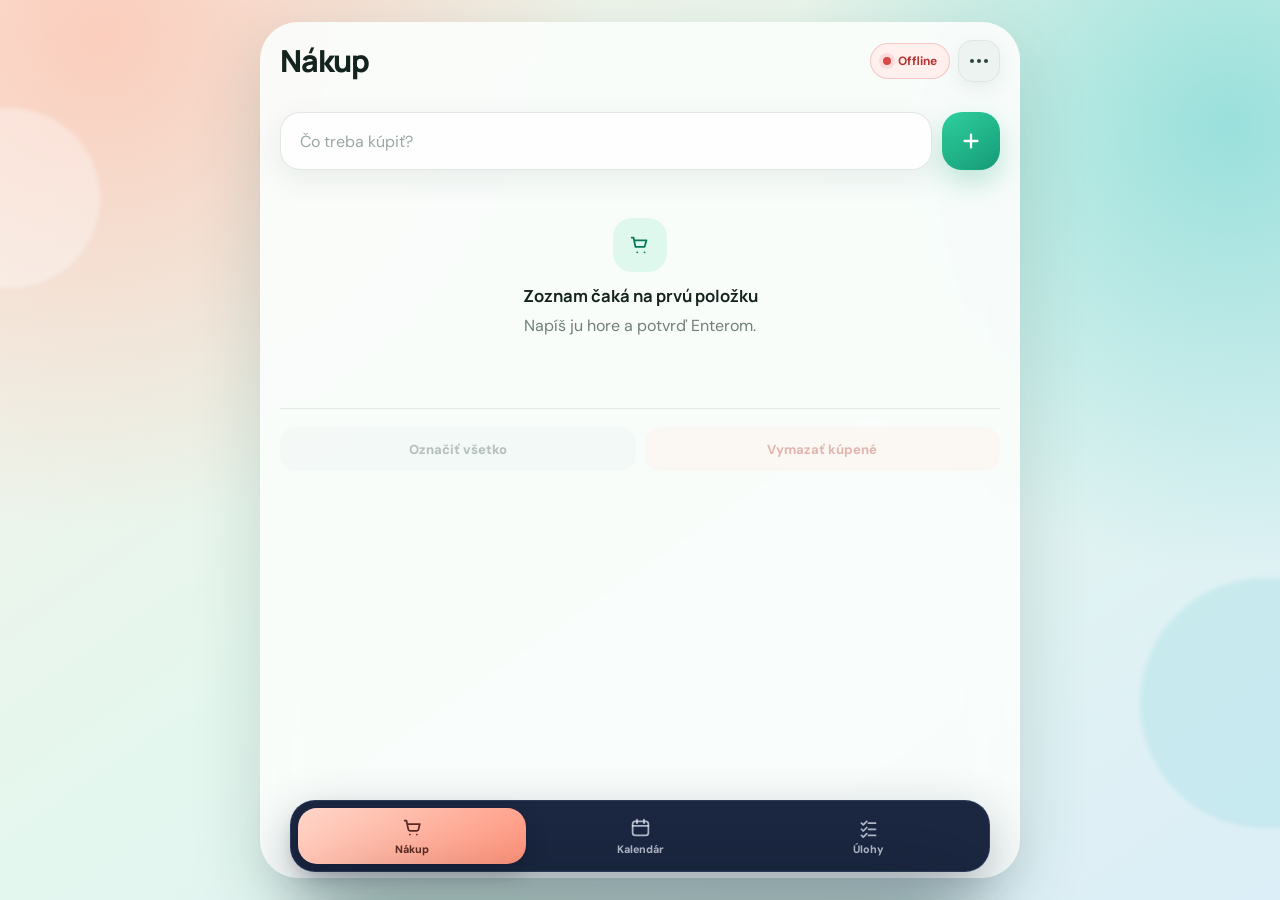
==== commit 2c24b245: "Add files via upload" ====
--- a/index.html
+++ b/index.html
@@ -150,22 +150,22 @@
         <button type="button" class="danger-text" id="clear-tasks">Vymazať hotové</button>
       </div>
     </section>
-
-    <nav class="bottom-nav" aria-label="Hlavná navigácia">
-      <button class="nav-item active" type="button" data-target="shopping">
-        <svg viewBox="0 0 24 24" aria-hidden="true"><path d="M3 4h2l2.2 10.2a2 2 0 0 0 2 1.6h7.7a2 2 0 0 0 2-1.6L20.3 8H6.1M9 20h.01M17 20h.01"/></svg>
-        <span>Nákup</span>
-      </button>
-      <button class="nav-item" type="button" data-target="calendar">
-        <svg viewBox="0 0 24 24" aria-hidden="true"><rect x="3" y="5" width="18" height="16" rx="3"/><path d="M8 3v4M16 3v4M3 10h18"/></svg>
-        <span>Kalendár</span>
-      </button>
-      <button class="nav-item" type="button" data-target="tasks">
-        <svg viewBox="0 0 24 24" aria-hidden="true"><path d="m4 7 2 2 4-4M12 7h8M4 14l2 2 4-4M12 14h8M4 21l2 2 4-4M12 21h8"/></svg>
-        <span>Úlohy</span>
-      </button>
-    </nav>
   </main>
+
+  <nav class="bottom-nav" aria-label="Hlavná navigácia">
+    <button class="nav-item active" type="button" data-target="shopping">
+      <svg viewBox="0 0 24 24" aria-hidden="true"><path d="M3 4h2l2.2 10.2a2 2 0 0 0 2 1.6h7.7a2 2 0 0 0 2-1.6L20.3 8H6.1M9 20h.01M17 20h.01"/></svg>
+      <span>Nákup</span>
+    </button>
+    <button class="nav-item" type="button" data-target="calendar">
+      <svg viewBox="0 0 24 24" aria-hidden="true"><rect x="3" y="5" width="18" height="16" rx="3"/><path d="M8 3v4M16 3v4M3 10h18"/></svg>
+      <span>Kalendár</span>
+    </button>
+    <button class="nav-item" type="button" data-target="tasks">
+      <svg viewBox="0 0 24 24" aria-hidden="true"><path d="m4 7 2 2 4-4M12 7h8M4 14l2 2 4-4M12 14h8M4 21l2 2 4-4M12 21h8"/></svg>
+      <span>Úlohy</span>
+    </button>
+  </nav>
 
   <div class="modal-backdrop" id="event-backdrop" hidden></div>
   <aside class="bottom-sheet" id="event-sheet" aria-hidden="true">
@@ -193,8 +193,8 @@
         <i aria-hidden="true"></i>
       </label>
       <div class="time-fields" id="event-time-fields">
-        <label class="field"><span>Od</span><input id="event-start" type="time"></label>
-        <label class="field"><span>Do</span><input id="event-end" type="time"></label>
+        <label class="field"><span>Od</span><select id="event-start" aria-label="Čas začiatku"></select></label>
+        <label class="field"><span>Do</span><select id="event-end" aria-label="Čas konca"></select></label>
       </div>
       <label class="field wide">
         <span>Poznámka <small>nepovinné</small></span>
--- a/styles.css
+++ b/styles.css
@@ -1374,7 +1374,8 @@
 }
 
 .field input,
-.field textarea {
+.field textarea,
+.field select {
   width: 100%;
   min-height: 50px;
   padding: 12px 14px;
@@ -1383,6 +1384,11 @@
   background: white;
   color: var(--ink);
   resize: vertical;
+}
+
+.field select {
+  cursor: pointer;
+  resize: none;
 }
 
 .switch-field {
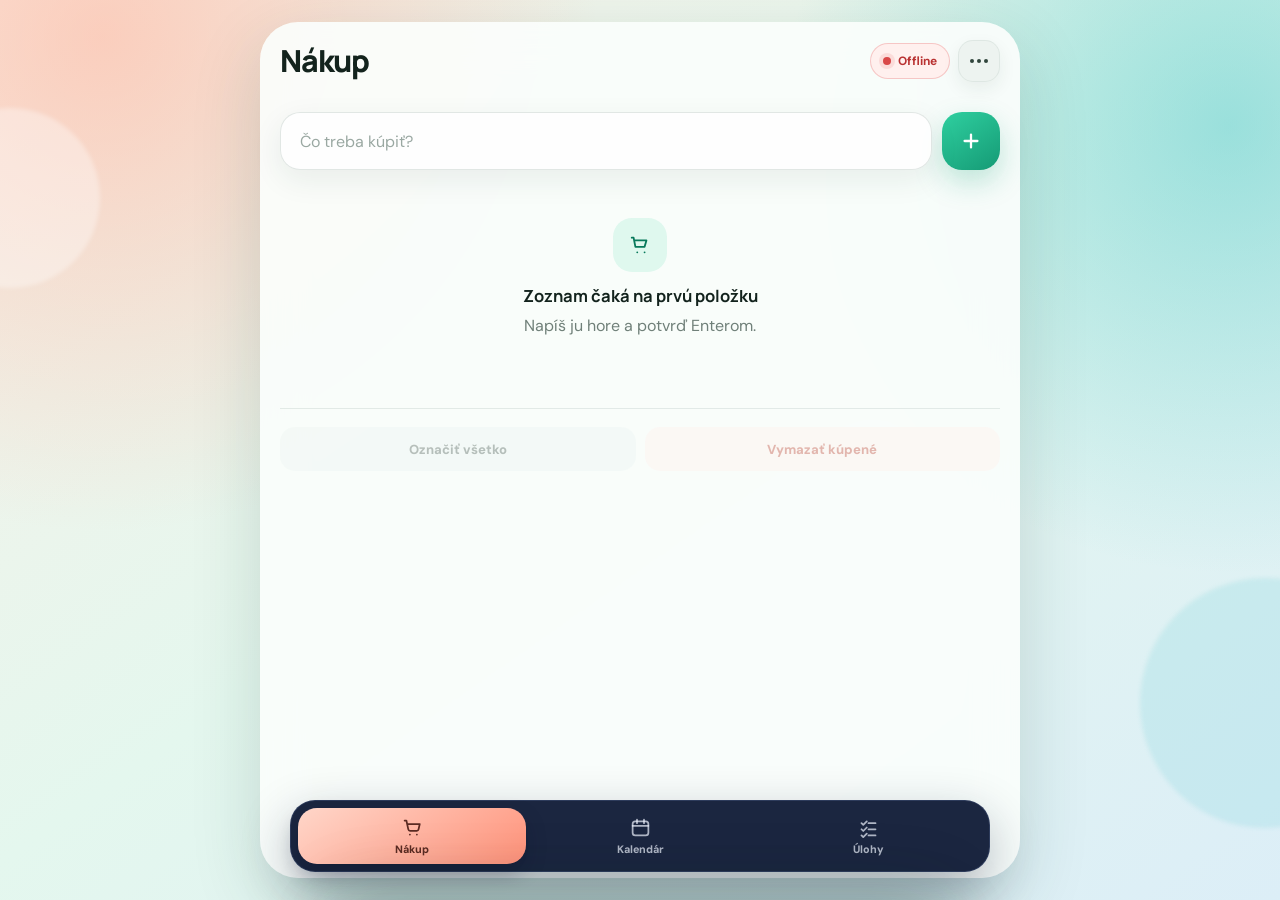
==== commit da2d8c03: "Add files via upload" ====
--- a/index.html
+++ b/index.html
@@ -193,9 +193,33 @@
         <i aria-hidden="true"></i>
       </label>
       <div class="time-fields" id="event-time-fields">
-        <label class="field"><span>Od</span><select id="event-start" aria-label="Čas začiatku"></select></label>
-        <label class="field"><span>Do</span><select id="event-end" aria-label="Čas konca"></select></label>
-      </div>
+        <label class="field">
+          <span>Od</span>
+          <span class="simple-time">
+            <select id="event-start-hour" aria-label="Hodina začiatku"></select>
+            <b aria-hidden="true">:</b>
+            <select id="event-start-minute" aria-label="Minúta začiatku"></select>
+          </span>
+        </label>
+        <label class="field">
+          <span>Do</span>
+          <span class="simple-time">
+            <select id="event-end-hour" aria-label="Hodina konca"></select>
+            <b aria-hidden="true">:</b>
+            <select id="event-end-minute" aria-label="Minúta konca"></select>
+          </span>
+        </label>
+      </div>
+      <label class="field wide">
+        <span>Opakovanie</span>
+        <select id="event-recurrence">
+          <option value="none">Neopakuje sa</option>
+          <option value="daily">Každý deň</option>
+          <option value="weekly">Každý týždeň</option>
+          <option value="monthly">Každý mesiac</option>
+          <option value="yearly">Každý rok</option>
+        </select>
+      </label>
       <label class="field wide">
         <span>Poznámka <small>nepovinné</small></span>
         <textarea id="event-note" maxlength="300" rows="3" placeholder="Adresa alebo niečo dôležité"></textarea>
--- a/styles.css
+++ b/styles.css
@@ -974,6 +974,19 @@
   min-width: 0;
 }
 
+.repeat-badge {
+  display: inline-grid;
+  flex: 0 0 auto;
+  place-items: center;
+  width: 20px;
+  height: 20px;
+  border-radius: 50%;
+  background: rgba(42, 185, 197, 0.13);
+  color: var(--mint-deep);
+  font-size: 0.82rem;
+  font-weight: 800;
+}
+
 .event-title {
   min-width: 0;
   overflow: hidden;
@@ -1391,6 +1404,28 @@
   resize: none;
 }
 
+.simple-time {
+  display: grid;
+  grid-template-columns: minmax(0, 1fr) auto minmax(0, 1fr);
+  align-items: center;
+  gap: 7px;
+}
+
+.simple-time select {
+  min-width: 0;
+  padding-right: 8px;
+  padding-left: 10px;
+  appearance: none;
+  -webkit-appearance: none;
+  background-image: none;
+  text-align: center;
+}
+
+.simple-time b {
+  color: var(--ink);
+  font-size: 1.25rem;
+}
+
 .switch-field {
   display: flex;
   align-items: flex-end;
